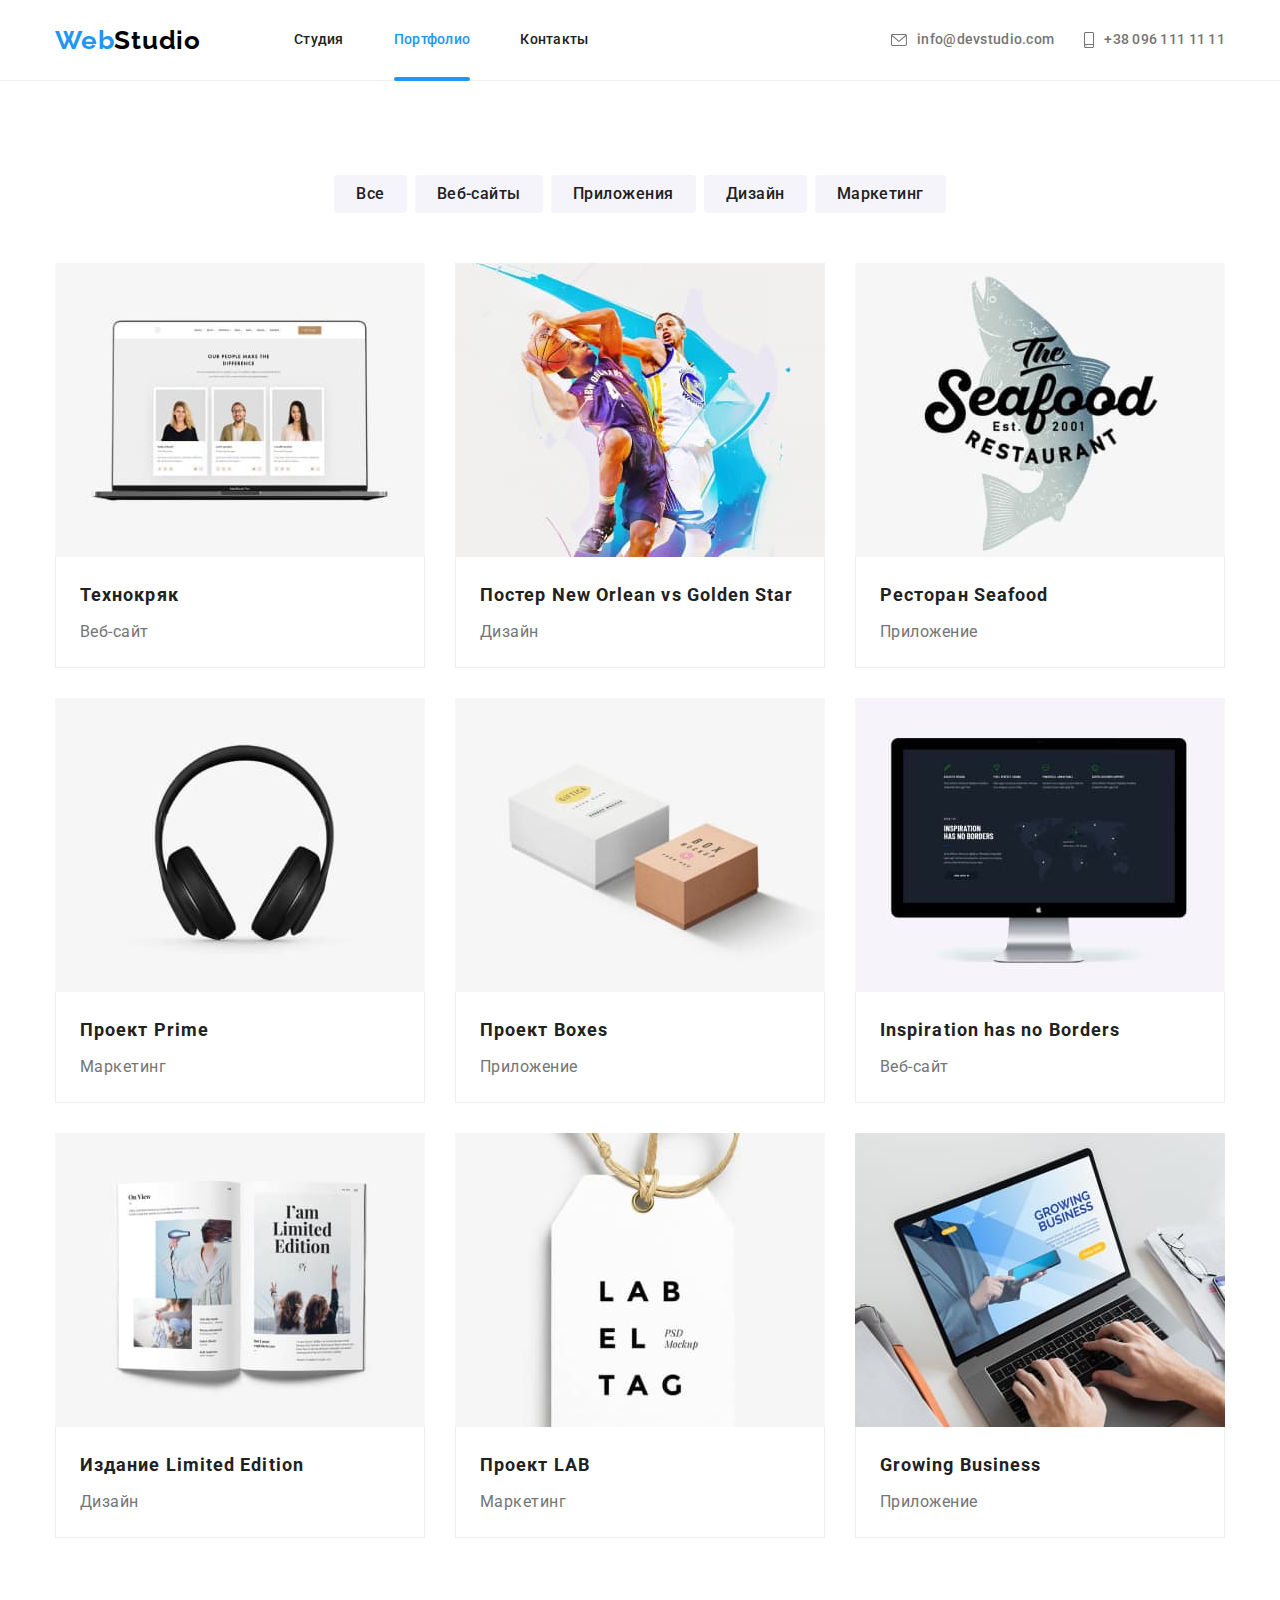
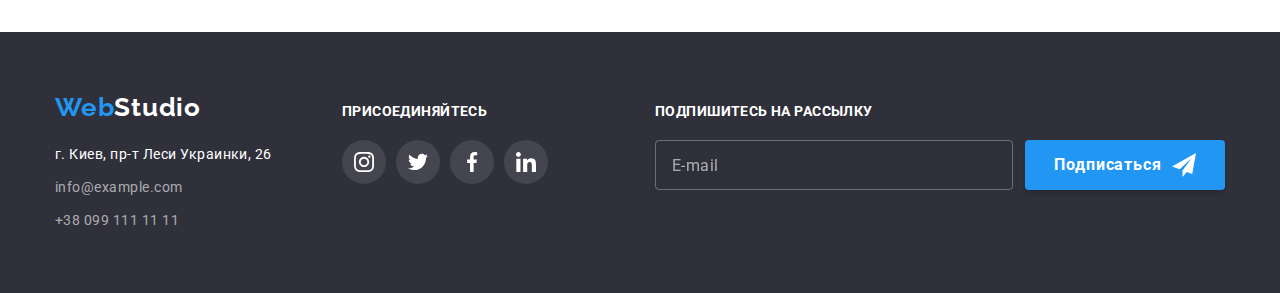
==== portfolio.html @ 87e20b74 "first commit" ====
<!DOCTYPE html>
<html lang="ru">
  <head>
    <meta charset="UTF-8" />
    <meta http-equiv="X-UA-Compatible" content="IE=edge" />
    <meta name="viewport" content="width=device-width, initial-scale=1.0" />
    <title>WebStudio</title>
    <link rel="preconnect" href="https://fonts.googleapis.com" />
    <link rel="preconnect" href="https://fonts.gstatic.com" crossorigin />
    <link
      href="https://fonts.googleapis.com/css2?family=Raleway:wght@700&family=Roboto:wght@400;500;700;900&display=swap"
      rel="stylesheet"
    />
    <link
      rel="stylesheet"
      href="https://cdnjs.cloudflare.com/ajax/libs/modern-normalize/1.1.0/modern-normalize.min.css"
    />
    <link rel="stylesheet" href="./css/styles.css" />
  </head>

  <body>
    <!-- header -->
    <header class="header">
      <div class="container header-box">
        <nav class="header-nav header-box">
          <a href="./index.html" lang="en" class="header-logo link"
            ><span class="first-logo">Web</span>Studio</a
          >
          <ul class="header-list list">
            <li class="header-item">
              <a href="./index.html" class="header-link link">Студия</a>
            </li>

            <li class="header-item">
              <a href="./portfolio.html" class="header-link link current">Портфолио</a>
            </li>

            <li class="header-item">
              <a href="#contacts" class="header-link link">Контакты</a>
            </li>
          </ul>
        </nav>

        <ul class="header-contact-list list header-box">
          <li class="header-contact-item">
            <a href="mailto:info@devstudio.com" class="header-mail link">
              <svg class="header-contact-icon" width="16" height="12">
                <use href="./images/icons.svg#icon-envelope"></use>
              </svg>
              info@devstudio.com</a
            >
          </li>

          <li class="header-contact-item">
            <a href="tel:+380961111111" class="header-tel link">
              <svg class="header-contact-icon" width="10" height="16">
                <use href="./images/icons.svg#icon-smartphone"></use>
              </svg>
              +38 096 111 11 11</a
            >
          </li>
        </ul>
      </div>
    </header>
    <!-- main -->
    <main>
      <section class="portfolio section-content">
        <div class="container">
          <h1 class="portfolio-title title visually-hidden">Портфолио</h1>
          <ul class="filter-list list">
            <li class="filter-item">
              <button type="button" class="filter-button">Все</button>
            </li>

            <li class="filter-item">
              <button type="button" class="filter-button">Веб-сайты</button>
            </li>

            <li class="filter-item">
              <button type="button" class="filter-button">Приложения</button>
            </li>

            <li class="filter-item">
              <button type="button" class="filter-button">Дизайн</button>
            </li>

            <li class="filter-item">
              <button type="button" class="filter-button">Маркетинг</button>
            </li>
          </ul>

          <ul class="portfolio-list list">
            <li class="portfolio-item">
              <a href="" class="portfolio-link link">
                <div class="portfolio-thumb">
                  <img
                    src="./images/portfolio-img-1.jpg"
                    alt="ноутбук"
                    width="370"
                    class="portfolio-img"
                  />
                  <p class="portfolio-top-text">
                    Ресурс предлагает комплексные предложения с разным уровнем функционала и
                    сервисов. Все это позволит посетителю получить исчерпывающие сведения о компании
                    или частном лице.
                  </p>
                </div>

                <div class="portfolio-content">
                  <h2 class="portfolio-title">Технокряк</h2>
                  <p class="portfolio-text">Веб-сайт</p>
                </div>
              </a>
            </li>

            <li class="portfolio-item">
              <a href="" class="portfolio-link link">
                <div class="portfolio-thumb">
                  <img
                    src="./images/portfolio-img-2.jpg"
                    alt="два баскетболиста"
                    width="370"
                    class="portfolio-img"
                  />
                  <p class="portfolio-top-text">
                    Ресурс предлагает комплексные предложения с разным уровнем функционала и
                    сервисов. Все это позволит посетителю получить исчерпывающие сведения о компании
                    или частном лице.
                  </p>
                </div>
                <div class="portfolio-content">
                  <h2 class="portfolio-title">Постер New Orlean vs Golden Star</h2>
                  <p class="portfolio-text">Дизайн</p>
                </div>
              </a>
            </li>

            <li class="portfolio-item">
              <a href="" class="portfolio-link link">
                <div class="portfolio-thumb">
                  <img
                    src="./images/portfolio-img-3.jpg"
                    alt="логотип ресторана"
                    width="370"
                    class="portfolio-img"
                  />
                  <p class="portfolio-top-text">
                    Ресурс предлагает комплексные предложения с разным уровнем функционала и
                    сервисов. Все это позволит посетителю получить исчерпывающие сведения о компании
                    или частном лице.
                  </p>
                </div>
                <div class="portfolio-content">
                  <h2 class="portfolio-title">Ресторан Seafood</h2>
                  <p class="portfolio-text">Приложение</p>
                </div>
              </a>
            </li>

            <li class="portfolio-item">
              <a href="" class="portfolio-link link">
                <div class="portfolio-thumb">
                  <img
                    src="./images/portfolio-img-4.jpg"
                    alt="наушники"
                    width="370"
                    class="portfolio-img"
                  />
                  <p class="portfolio-top-text">
                    Ресурс предлагает комплексные предложения с разным уровнем функционала и
                    сервисов. Все это позволит посетителю получить исчерпывающие сведения о компании
                    или частном лице.
                  </p>
                </div>
                <div class="portfolio-content">
                  <h2 class="portfolio-title">Проект Prime</h2>
                  <p class="portfolio-text">Маркетинг</p>
                </div>
              </a>
            </li>

            <li class="portfolio-item">
              <a href="" class="portfolio-link link">
                <div class="portfolio-thumb">
                  <img
                    src="./images/portfolio-img-5.jpg"
                    alt="две коробки"
                    width="370"
                    class="portfolio-img"
                  />
                  <p class="portfolio-top-text">
                    Ресурс предлагает комплексные предложения с разным уровнем функционала и
                    сервисов. Все это позволит посетителю получить исчерпывающие сведения о компании
                    или частном лице.
                  </p>
                </div>
                <div class="portfolio-content">
                  <h2 class="portfolio-title">Проект Boxes</h2>
                  <p class="portfolio-text">Приложение</p>
                </div>
              </a>
            </li>

            <li class="portfolio-item">
              <a href="" class="portfolio-link link">
                <div class="portfolio-thumb">
                  <img
                    src="./images/portfolio-img-6.jpg"
                    alt="монитор"
                    width="370"
                    class="portfolio-img"
                  />
                  <p class="portfolio-top-text">
                    Ресурс предлагает комплексные предложения с разным уровнем функционала и
                    сервисов. Все это позволит посетителю получить исчерпывающие сведения о компании
                    или частном лице.
                  </p>
                </div>
                <div class="portfolio-content">
                  <h2 class="portfolio-title">Inspiration has no Borders</h2>
                  <p class="portfolio-text">Веб-сайт</p>
                </div>
              </a>
            </li>

            <li class="portfolio-item">
              <a href="" class="portfolio-link link">
                <div class="portfolio-thumb">
                  <img
                    src="./images/portfolio-img-7.jpg"
                    alt="открытая книга"
                    width="370"
                    class="portfolio-img"
                  />
                  <p class="portfolio-top-text">
                    Ресурс предлагает комплексные предложения с разным уровнем функционала и
                    сервисов. Все это позволит посетителю получить исчерпывающие сведения о компании
                    или частном лице.
                  </p>
                </div>
                <div class="portfolio-content">
                  <h2 class="portfolio-title">Издание Limited Edition</h2>
                  <p class="portfolio-text">Дизайн</p>
                </div>
              </a>
            </li>

            <li class="portfolio-item">
              <a href="" class="portfolio-link link">
                <div class="portfolio-thumb">
                  <img
                    src="./images/portfolio-img-8.jpg"
                    alt="бирка"
                    width="370"
                    class="portfolio-img"
                  />
                  <p class="portfolio-top-text">
                    Ресурс предлагает комплексные предложения с разным уровнем функционала и
                    сервисов. Все это позволит посетителю получить исчерпывающие сведения о компании
                    или частном лице.
                  </p>
                </div>
                <div class="portfolio-content">
                  <h2 class="portfolio-title">Проект LAB</h2>
                  <p class="portfolio-text">Маркетинг</p>
                </div>
              </a>
            </li>

            <li class="portfolio-item">
              <a href="" class="portfolio-link link">
                <div class="portfolio-thumb">
                  <img
                    src="./images/portfolio-img-9.jpg"
                    alt="человек работающий за ноутбуком"
                    width="370"
                    class="portfolio-img"
                  />
                  <p class="portfolio-top-text">
                    Ресурс предлагает комплексные предложения с разным уровнем функционала и
                    сервисов. Все это позволит посетителю получить исчерпывающие сведения о компании
                    или частном лице.
                  </p>
                </div>
                <div class="portfolio-content">
                  <h2 class="portfolio-title">Growing Business</h2>
                  <p class="portfolio-text">Приложение</p>
                </div>
              </a>
            </li>
          </ul>
        </div>
      </section>
    </main>
    <!-- footer -->
    <footer class="footer">
      <div class="container">
        <div class="contacts-content">
          <a href="./index.html" lang="en" class="footer-logo link"
            ><span class="first-logo">Web</span>Studio</a
          >
          <address id="contacts">
            <ul class="contacts-list list">
              <li class="contacts-item">
                <a
                  href="https://goo.gl/maps/QxVq4pbnoFbVWRpJ9"
                  target="_blank"
                  rel="noopener nofollow noreferrer"
                  class="footer-address link contacts"
                  >г. Киев, пр-т Леси Украинки, 26</a
                >
              </li>

              <li class="contacts-item">
                <a href="mailto:info@example.com" class="footer-mail link contacts"
                  >info@example.com</a
                >
              </li>

              <li class="contacts-item">
                <a href="tel:+380991111111" class="footer-tel link contacts">+38 099 111 11 11</a>
              </li>
            </ul>
          </address>
        </div>

        <div class="join">
          <p class="join-title title">присоединяйтесь</p>
          <ul class="join-soc-list list">
            <li class="join-soc-item">
              <a href="" class="join-soc-link link">
                <svg class="join-soc-icon" width="20" height="20">
                  <use href="./images/icons.svg#icon-instagram"></use>
                </svg>
              </a>
            </li>

            <li class="join-soc-item">
              <a href="" class="join-soc-link link"
                ><svg class="join-soc-icon" width="20" height="20">
                  <use href="./images/icons.svg#icon-twitter"></use></svg
              ></a>
            </li>

            <li class="join-soc-item">
              <a href="" class="join-soc-link link"
                ><svg class="join-soc-icon" width="20" height="20">
                  <use href="./images/icons.svg#icon-facebook"></use></svg
              ></a>
            </li>
            <li class="join-soc-item">
              <a href="" class="join-soc-link link"
                ><svg class="join-soc-icon" width="20" height="20">
                  <use href="./images/icons.svg#icon-linkedin"></use></svg
              ></a>
            </li>
          </ul>
        </div>

        <div class="subscribe">
          <p class="subscribe-title">Подпишитесь на рассылку</p>
          <form class="subscribe-form">
            <div class="subscribe-field">
              <input
                type="email"
                name="subscribe-email"
                id="subscribe-email"
                placeholder="E-mail"
                class="subscribe-input"
                required
              />
              <label for="subscribe-email" class="subscribe-label visually-hidden"></label>
            </div>

            <button type="submit" class="subscribe-button">
              Подписаться
              <svg class="button-icon" width="24" height="24">
                <use href="./images/icons.svg#icon-send-white"></use>
              </svg>
            </button>
          </form>
        </div>
      </div>
    </footer>
  </body>
</html>
---- css/styles.css ----
:root {
  --text-color: #757575;
  --title-color: #212121;
  --accent-color: #2196f3;
  --white-color: #ffffff;
  --black-color: #000000;
  --background-color: #2f303a;
  --button-hover-color: #188ce8;
  --button-portfolio-color: #f5f4fa;
  --rgba-color: rgba(255, 255, 255, 0.6);

  --tipical-margin: 30px;
  --tipical-padding: 94px;
  --border-color: 1px solid #eeeeee;
  --fill-icon: #afb1b8;
  --transition-active: 250ms cubic-bezier(0.4, 0, 0.2, 1);
}

body {
  color: var(--text-color);
  font-family: Roboto, sans-serif;
  letter-spacing: 0.03em;
}

img {
  display: block;
  min-width: 100%;
  height: auto;
}
.list {
  margin: 0;
  padding: 0;

  list-style: none;
}

.link {
  text-decoration: none;
}

h1,
h2,
h3,
h4,
h5,
h6,
p {
  margin: 0;
}

.title {
  color: var(--title-color);
  font-weight: 700;
  font-size: 36px;
  line-height: 1.17;
  text-align: center;
  letter-spacing: 0.03em;
}

.visually-hidden {
  position: absolute;
  white-space: nowrap;
  width: 1px;
  height: 1px;
  overflow: hidden;
  border: 0;
  padding: 0;
  clip: rect(0 0 0 0);
  clip-path: inset(50%);
  margin: -1px;
}
.container {
  width: 1200px;
  margin: 0 auto;
  padding-left: 15px;
  padding-right: 15px;
}

.section-content {
  padding-top: var(--tipical-padding);
  padding-bottom: var(--tipical-padding);
}

/* -----------------------------HEDER--------------------------- */
.header {
  background-color: var(--white-color);
  border-bottom: var(--border-color);
}

.header-box {
  display: flex;
  align-items: center;
}

.header-logo,
.footer-logo {
  color: var(--black-color);
  font-family: Raleway, sans-serif;
  font-weight: 700;
  font-size: 26px;
  line-height: 1.19;
  letter-spacing: 0.03em;
}

.first-logo {
  color: var(--accent-color);
}

.header-list {
  display: flex;
  margin-left: 93px;
}

.header-item + .header-item {
  margin-left: 50px;
}

.header-link {
  position: relative;
  display: block;
  padding-top: 32px;
  padding-bottom: 32px;

  color: var(--title-color);
  font-weight: 500;
  font-size: 14px;
  line-height: 1.14;
  letter-spacing: 0.02em;
  transition: color var(--transition-active);
}

.header-link:hover,
.header-link:focus {
  color: var(--accent-color);
}

.current {
  color: var(--accent-color);
}
.current::after {
  content: '';
  position: absolute;
  width: 100%;
  height: 4px;
  background-color: var(--accent-color);
  border-radius: 2px;
  bottom: -1px;
  left: 0;
}

.header-contact-list {
  margin-left: auto;
}

.header-mail,
.header-tel {
  color: var(--text-color);
  font-weight: 500;
  font-size: 14px;
  line-height: 1.14;
  letter-spacing: 0.02em;
  display: flex;
  align-items: center;
  transition: color var(--transition-active);
}
.header-tel {
  margin-left: var(--tipical-margin);
}

.header-mail:hover,
.header-mail:focus,
.header-tel:hover,
.header-tel:focus {
  color: var(--accent-color);
}
.header-contact-icon {
  margin-right: 10px;
  fill: currentColor;
}
/* ----------------------------HERO----------------------------- */
.hero {
  padding-top: 200px;
  padding-bottom: 200px;

  background-color: #c4c4c4;
  height: 600px;
  max-width: 1600px;
  margin: 0 auto;
  background-image: linear-gradient(rgba(47, 48, 58, 0.4), rgba(47, 48, 58, 0.4)),
    url(../images/hero-img.jpg);
  background-repeat: no-repeat;
  background-position: center;
  background-size: cover;
  text-align: center;
}

.hero-title {
  color: var(--white-color);
  font-weight: 900;
  font-size: 44px;
  line-height: 1.36;
  text-align: center;
  letter-spacing: 0.06em;
  text-transform: uppercase;
}

.hero-button {
  display: inline-block;
  min-width: 200px;
  height: 50px;
  margin-top: var(--tipical-margin);

  color: var(--white-color);
  background-color: var(--accent-color);
  font-family: inherit;
  font-weight: 700;
  font-size: 16px;
  line-height: 1.9;
  text-align: center;
  letter-spacing: 0.06em;
  cursor: pointer;
  border: none;
  border-radius: 4px;
  transition: color var(--transition-active), background-color var(--transition-active);
}

.hero-button:hover,
.hero-button:focus {
  color: var(--white-color);
  background-color: var(--button-hover-color);
}

/* ------------------------------STUDIO--------------------------- */
.section-studio {
  background-color: var(--white-color);
}

.section-studio-list {
  display: flex;
  margin-left: calc(-1 * var(--tipical-margin));
}

.section-studio-item {
  flex-basis: calc(100% / 4 - var(--tipical-margin));
  margin-left: var(--tipical-margin);
}
.studio-thumb {
  display: flex;
  width: 270px;
  height: 120px;
  background-color: var(--button-portfolio-color);
  justify-content: center;
  align-items: center;
  border-radius: 4px;
  margin-bottom: var(--tipical-margin);
}
.section-studio-subtitle {
  color: var(--title-color);
  font-weight: 700;
  font-size: 14px;
  line-height: 1.14;
  text-transform: uppercase;
}

.section-studio-text {
  margin-top: 10px;

  color: var(--text-color);
  font-size: 14px;
  line-height: 1.71;
}

/* -----------------------SECTION PORTFOLIO------------------------- */
.section-portfolio {
  padding-top: 0;
  background-color: var(--white-color);
}
.section-portfolio-list {
  margin-top: 50px;
  display: flex;
  margin-left: calc(-1 * var(--tipical-margin));
}

.section-portfolio-item {
  flex-basis: calc(100% / 3 - var(--tipical-margin));
  margin-left: var(--tipical-margin);
}
.section-portfolio-thumb {
  position: relative;
}
.section-portfolio-text {
  position: absolute;
  width: 100%;
  height: 70px;
  bottom: 0;
  display: flex;
  justify-content: center;
  align-items: center;

  color: var(--white-color);
  background-color: rgba(47, 48, 58, 0.8);
  font-weight: 700;
  font-size: 14px;
  line-height: 1.14;
  letter-spacing: 0.03em;
  text-transform: uppercase;
}

/* -----------------------------WORKERS-------------------------- */
.section-workers {
  background-color: var(--button-portfolio-color);
}
.section-workers-list {
  display: flex;
  margin-left: calc(-1 * var(--tipical-margin));
  margin-top: 50px;
}
.section-workers-item {
  flex-basis: calc(100% / 4 - var(--tipical-margin));
  margin-left: var(--tipical-margin);

  background-color: var(--white-color);
  border-radius: 0px 0px 4px 4px;
  box-shadow: 0px 1px 3px rgba(0, 0, 0, 0.12), 0px 1px 1px rgba(0, 0, 0, 0.14),
    0px 2px 1px rgba(0, 0, 0, 0.2);
}

.section-workers-content {
  padding: var(--tipical-margin);
}

.section-workers-subtitle,
.section-workers-text {
  color: var(--text-color);
  font-size: 16px;
  line-height: 1.19;
  text-align: center;
}

.section-workers-subtitle {
  color: var(--title-color);
  font-weight: 500;
}

.section-workers-text {
  margin-top: 10px;
  margin-bottom: 16px;
}

.workers-soc-list {
  display: flex;
  justify-content: center;
}

.workers-soc-item {
  width: 44px;
  height: 44px;
  margin-right: 10px;
}

.workers-soc-item:last-child {
  margin-right: 0;
}

.workers-soc-link {
  width: 100%;
  height: 100%;
  background-color: var(--white-color);
  border-radius: 50%;
  display: flex;
  align-items: center;
  justify-content: center;
  transition: background-color var(--transition-active);
}
.workers-soc-icon {
  fill: var(--fill-icon);
  transition: fill var(--transition-active);
}
.workers-soc-link:hover,
.workers-soc-link:focus {
  background-color: var(--accent-color);
}
.workers-soc-link:hover .workers-soc-icon,
.workers-soc-link:focus .workers-soc-icon {
  fill: var(--white-color);
}
/* ----------------------------CLIENTS---------------------------- */
.section-clients {
  background-color: var(--white-color);
}

.section-clients-list {
  display: flex;
  justify-content: center;
  margin-top: 50px;
}

.section-clients-item {
  width: 170px;
  height: 92px;
  margin-left: var(--tipical-margin);
}
.section-clients-item:first-child {
  margin-left: 0;
}
.section-clients-link {
  display: flex;
  width: 100%;
  height: 100%;
  align-items: center;
  justify-content: center;
  border: 1px solid var(--fill-icon);
  border-radius: 4px;
  color: var(--fill-icon);
  fill: currentColor;
  transition: border-color var(--transition-active), fill var(--transition-active);
}

.section-clients-link:hover,
.section-clients-link:focus {
  border-color: var(--accent-color);
  fill: var(--accent-color);
}

/* ----------------------------CONTACTS----------------------------- */
.footer {
  background-color: var(--background-color);
  padding-top: 60px;
  padding-bottom: 60px;
}
.footer .container {
  display: flex;
  align-items: baseline;
}

.footer-logo {
  color: var(--white-color);
}

.contacts {
  color: var(--white-color);
  font-size: 14px;
  line-height: 1.71;
  font-style: normal;
  transition: color var(--transition-active);
}

.contacts-list {
  margin-top: 20px;
}

.contacts-item:not(:first-child) {
  margin-top: 9px;
}

.footer-mail,
.footer-tel {
  color: var(--rgba-color);
}

.contacts:hover,
.contacts:focus {
  color: var(--accent-color);
}

.join {
  margin-left: 70px;
}
/* не заню чи треба */
.join-title {
  color: var(--white-color);
  font-size: 14px;
  line-height: 1.14;
  letter-spacing: 0.03em;
  text-transform: uppercase;
  text-align: left;
  margin-bottom: 20px;
}

.join-soc-list {
  display: flex;
  justify-content: center;
}

.join-soc-item {
  width: 44px;
  height: 44px;
  margin-left: 10px;
}

.join-soc-item:first-child {
  margin-left: 0;
}

.join-soc-link {
  width: 100%;
  height: 100%;
  background-color: rgba(255, 255, 255, 0.1);
  border-radius: 50%;
  display: flex;
  align-items: center;
  justify-content: center;
  transition: background-color var(--transition-active);
}

.join-soc-icon {
  fill: var(--white-color);
}

.join-soc-link:hover,
.join-soc-link:focus {
  background-color: var(--accent-color);
}

.subscribe {
  margin-left: auto;
}

.subscribe-title {
  color: var(--white-color);
  font-weight: 700;
  font-size: 14px;
  line-height: 1.14;
  letter-spacing: 0.03em;
  text-transform: uppercase;
  margin-bottom: 20px;
}

.subscribe-form {
  display: flex;
}

.subscribe-input {
  background-color: transparent;
  width: 358px;
  margin-right: 12px;
  height: 50px;
  padding: 15px 16px;
  font-weight: 400;
  font-size: 16px;
  line-height: 1.25;
  letter-spacing: 0.03em;
  /* color: var(--accent-color); */
  color: rgba(255, 255, 255, 0.6);
  border: 1px solid rgba(255, 255, 255, 0.3);
  filter: drop-shadow(0px 4px 4px rgba(0, 0, 0, 0.15));
  border-radius: 4px;
  outline: none;
  transition: border-color var(--transition-active);
}

.subscribe-input:focus {
  border-color: var(--accent-color);
}

.subscribe-input::placeholder {
  left: 16px;
  top: 50%;

  font-weight: 400;
  font-size: 16px;
  line-height: 1.25;
  letter-spacing: 0.03em;
  color: rgba(255, 255, 255, 0.6);
}

.subscribe-button {
  min-width: 200px;
  height: 50px;
  color: var(--white-color);
  background-color: var(--accent-color);
  font-family: inherit;
  font-weight: 700;
  font-size: 16px;
  line-height: 1.88;

  display: flex;
  text-align: center;
  align-items: center;
  justify-content: center;
  letter-spacing: 0.06em;

  box-shadow: 0px 4px 4px rgba(0, 0, 0, 0.15);
  border-radius: 4px;

  cursor: pointer;
  border: none;

  transition: background-color var(--transition-active), box-shadow var(--transition-active);
}

.button-icon {
  fill: var(--white-color);
  margin-left: 10px;
}

.subscribe-button:hover,
.subscribe-button:focus {
  background-color: var(--button-hover-color);
  box-shadow: 0px 4px 4px rgba(0, 0, 0, 0.15);
}

/* ______________________________PORTFOLIO___________________________ */
.portfolio {
  background-color: var(--white-color);
}

.filter-list {
  display: flex;
  justify-content: center;
  margin-bottom: 50px;
}

.filter-item:not(:first-child) {
  margin-left: 8px;
}

.filter-button {
  padding: 6px 22px;

  color: var(--title-color);
  background-color: var(--button-portfolio-color);
  font-family: inherit;
  font-weight: 500;
  font-size: 16px;
  line-height: 1.62;
  text-align: center;
  letter-spacing: 0.03em;
  cursor: pointer;
  border-radius: 4px;
  border: transparent;
  display: block;
  transition: background-color var(--transition-active), color var(--transition-active),
    box-shadow var(--transition-active);
}

.filter-button:hover,
.filter-button:focus {
  color: var(--white-color);
  background-color: var(--accent-color);
  box-shadow: 0px 3px 1px rgba(0, 0, 0, 0.1), 0px 1px 2px rgba(0, 0, 0, 0.08),
    0px 2px 2px rgba(0, 0, 0, 0.12);
}

.portfolio-list {
  display: flex;
  flex-wrap: wrap;
  margin-left: calc(-1 * var(--tipical-margin));
  margin-top: calc(-1 * var(--tipical-margin));
}

.portfolio-item {
  flex-basis: calc(100% / 3 - var(--tipical-margin));
  margin-left: var(--tipical-margin);
  margin-top: var(--tipical-margin);
}
.portfolio-link {
  display: block;
  transition: box-shadow var(--transition-active);
}

.portfolio-link:hover,
.portfolio-link:focus {
  box-shadow: 0px 1px 1px rgba(0, 0, 0, 0.12), 0px 4px 4px rgba(0, 0, 0, 0.06),
    1px 4px 6px rgba(0, 0, 0, 0.16);
}
.portfolio-link:hover .portfolio-top-text,
.portfolio-link:focus .portfolio-top-text {
  transform: translateY(0);
}
.portfolio-thumb {
  position: relative;
  overflow: hidden;
}
.portfolio-top-text {
  position: absolute;
  top: 0;
  color: var(--white-color);
  background-color: rgba(33, 150, 243, 0.9);
  width: 100%;
  height: 100%;

  font-weight: 400;
  font-size: 18px;
  line-height: 1.56;
  letter-spacing: 0.03em;
  padding: 24px;
  display: flex;
  justify-content: center;
  align-items: center;
  transform: translateY(101%);
  transition: transform var(--transition-active);
}

.portfolio-content {
  padding: 20px 24px;
  border-bottom: var(--border-color);
  border-left: var(--border-color);
  border-right: var(--border-color);
}

.portfolio-title {
  color: var(--title-color);
  font-weight: 700;
  font-size: 18px;
  line-height: 2;
  letter-spacing: 0.06em;
}

.portfolio-text {
  margin-top: 4px;

  color: var(--text-color);
  font-size: 16px;
  line-height: 1.88;
}

/* ----------------------MODAL-------------------------- */

.backdrop {
  position: fixed;
  width: 100%;
  min-height: 100%;
  background-color: rgba(0, 0, 0, 0.2);
  top: 0;
  transition: opacity var(--transition-active), visibility var(--transition-active);
}

.backdrop.is-hidden .modal {
  transform: translate(-50%, -50%) scale(0) rotate(180deg);
}
.modal {
  position: absolute;
  width: 528px;
  min-height: 581px;
  background-color: var(--white-color);
  box-shadow: 0px 1px 3px rgba(0, 0, 0, 0.12), 0px 1px 1px rgba(0, 0, 0, 0.14),
    0px 2px 1px rgba(0, 0, 0, 0.2);
  border-radius: 4px;
  top: 50%;
  left: 50%;
  transform: translate(-50%, -50%) scale(1) rotate(0);
  transition: transform var(--transition-active);
  padding: 40px;
}
.modal-close-button {
  position: absolute;
  width: 30px;
  height: 30px;
  border: 1px solid rgba(0, 0, 0, 0.1);
  border-radius: 50%;
  background-color: transparent;
  top: 8px;
  right: 8px;
  display: flex;
  justify-content: center;
  align-items: center;
  padding: 0;
  transition: fill var(--transition-active);
}

.modal-close-button:hover,
.modal-close-button:focus {
  fill: var(--accent-color);
}
.modal-title {
  color: var(--title-color);
  font-weight: 700;
  font-size: 20px;
  line-height: 1.15;
  letter-spacing: 0.03em;
  text-align: center;
  margin-bottom: 12px;
}
.modal-field {
  margin-bottom: 10px;
}
.modal-lable {
  font-weight: 400;
  font-size: 12px;
  line-height: 1.17;
  letter-spacing: 0.01em;
  margin-bottom: 4px;
  display: block;
}
.input-wrap {
  position: relative;
}

.modal-icon {
  position: absolute;
  left: 12px;
  top: 50%;
  transform: translateY(-50%);
  transition: fill var(--transition-active);
}
.modal-input {
  width: 100%;
  height: 40px;
  border: 1px solid rgba(33, 33, 33, 0.2);
  border-radius: 4px;

  padding-left: 42px;
  font-weight: 400;
  font-size: 14px;
  line-height: 16px;
  letter-spacing: 0.01em;
  outline: none;
  transition: border-color var(--transition-active);
}

.modal-input:focus,
.modal-text:focus {
  border-color: var(--accent-color);
}

.modal-input:focus + .modal-icon {
  fill: var(--accent-color);
}

.modal-text {
  width: 100%;
  height: 120px;
  border: 1px solid rgba(33, 33, 33, 0.2);
  border-radius: 4px;
  resize: none;
  padding: 12px 16px;

  font-weight: 400;
  font-size: 12px;
  line-height: 1.17;
  letter-spacing: 0.01em;
  outline: none;
  transition: border-color var(--transition-active);
}
.modal-text::placeholder {
  font-weight: 400;
  font-size: 12px;
  line-height: 1.17;
  letter-spacing: 0.01em;
  color: rgba(117, 117, 117, 0.5);
}

.modal-comment {
  margin-bottom: 20px;
}
.modal-check {
  margin-bottom: var(--tipical-margin);
}

.check-text {
  font-weight: 400;
  font-size: 14px;
  line-height: 1.71;
  letter-spacing: 0.03em;

  display: flex;
  justify-content: center;
  align-items: center;
}
.modal-link {
  color: var(--accent-color);
  margin-left: 4px;
}

.check-text span {
  margin-right: 8px;
  display: flex;
  justify-content: center;
  align-items: center;
}
.check-icon {
  width: 16px;
  height: 15px;
  border: 2px solid var(--title-color);
  border-radius: 2px;
  fill: transparent;
  transition: border var(--transition-active), background-color var(--transition-active),
    fill var(--transition-active);
}

.check-input:checked + .check-text .check-icon {
  background-color: var(--accent-color);
  border: none;
  fill: var(--white-color);
}

.modal-button {
  min-width: 200px;
  height: 50px;
  margin: 0 auto;
  color: var(--white-color);
  background-color: var(--accent-color);
  font-family: inherit;
  font-weight: 700;
  font-size: 16px;
  line-height: 1.88;
  letter-spacing: 0.06em;
  display: flex;
  align-items: center;
  justify-content: center;
  text-align: center;
  border-radius: 4px;
  border: none;
  cursor: pointer;
  box-shadow: 0px 4px 4px rgba(0, 0, 0, 0.15);
  transition: color var(--transition-active), background-color var(--transition-active),
    box-shadow var(--transition-active);
}

.modal-button:hover,
.modal-button:focus {
  color: var(--white-color);
  background-color: var(--button-hover-color);
  box-shadow: 0px 4px 4px rgba(0, 0, 0, 0.15);
}

.is-hidden {
  visibility: hidden;
  opacity: 0;
  pointer-events: none;
}
.no-scroll {
  overflow: hidden;
}
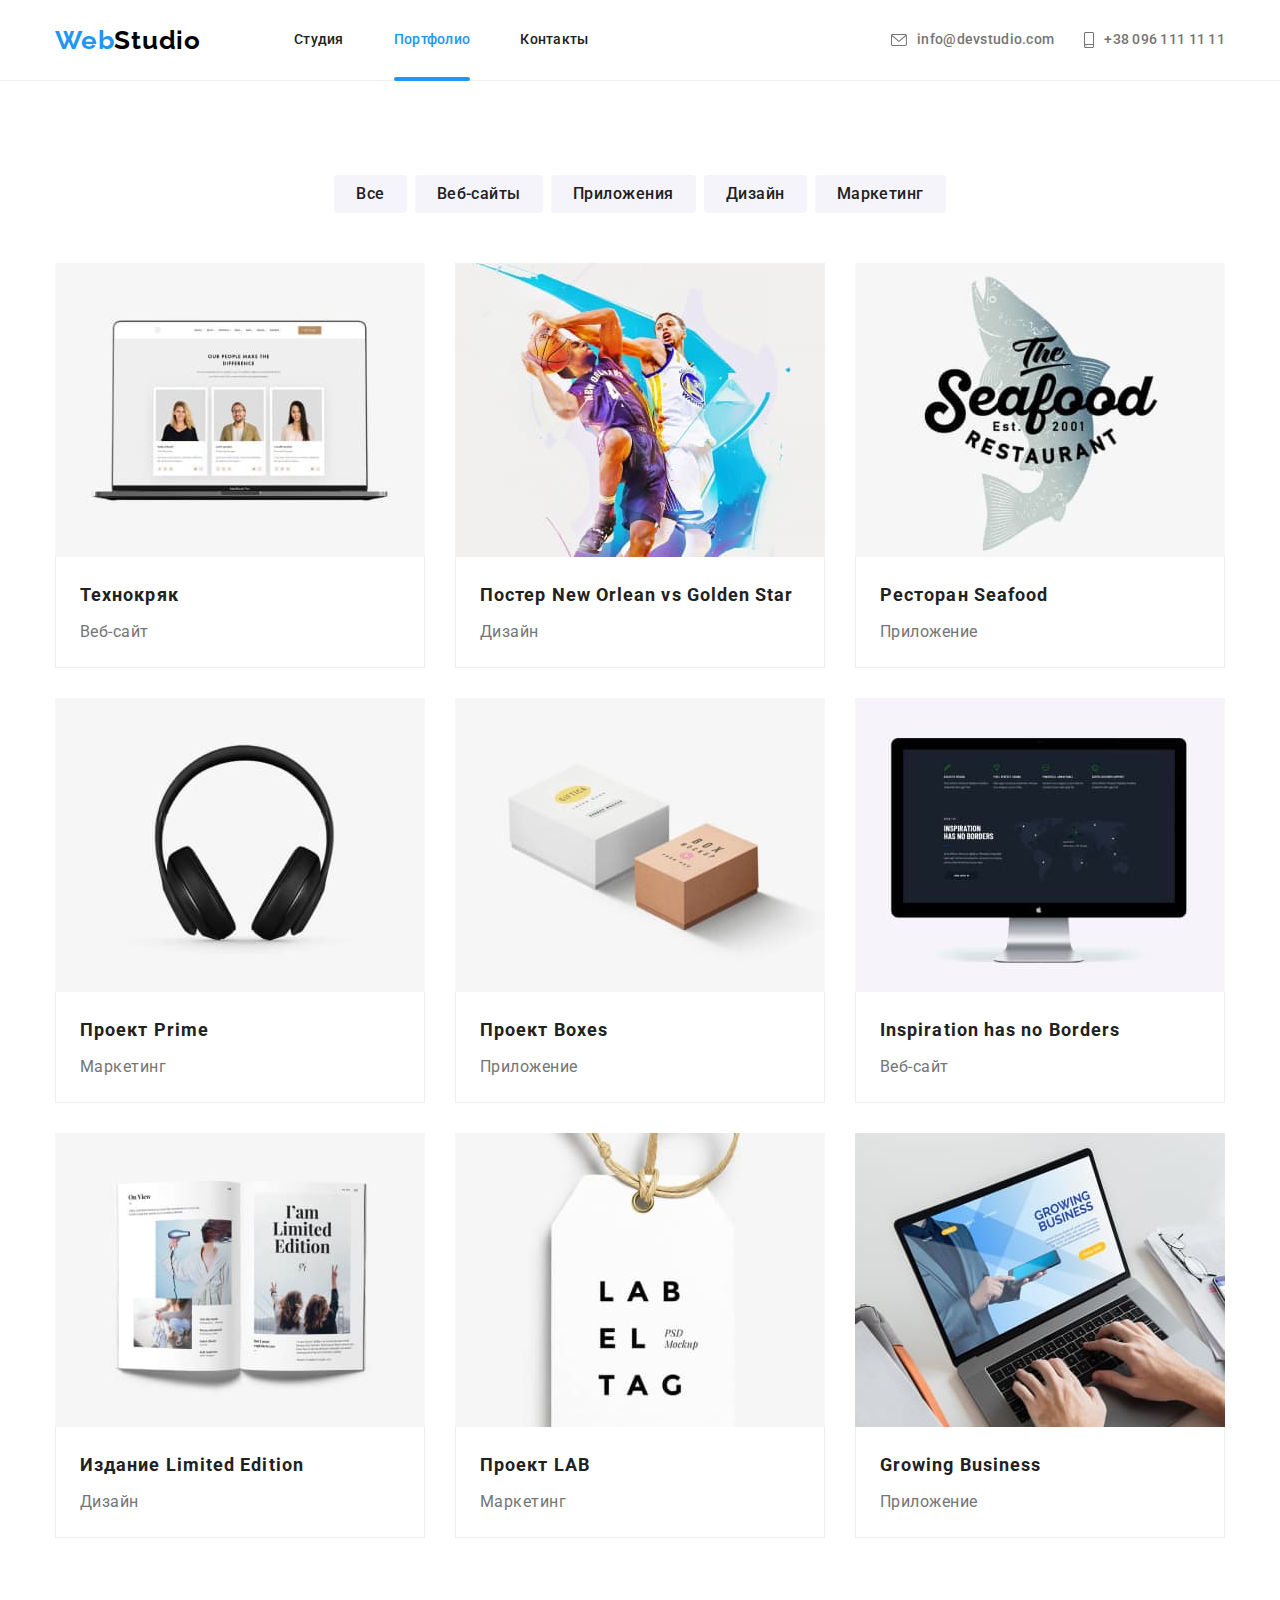
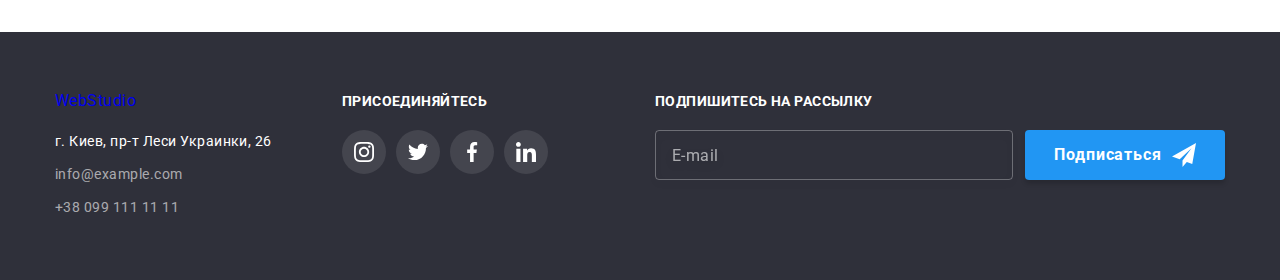
==== commit 32303bca: "heder scss and bam" ====
--- a/portfolio.html
+++ b/portfolio.html
@@ -15,51 +15,52 @@
       rel="stylesheet"
       href="https://cdnjs.cloudflare.com/ajax/libs/modern-normalize/1.1.0/modern-normalize.min.css"
     />
-    <link rel="stylesheet" href="./css/styles.css" />
+    <link rel="stylesheet" href="./css/main.min.css" />
   </head>
 
   <body>
     <!-- header -->
     <header class="header">
-      <div class="container header-box">
-        <nav class="header-nav header-box">
-          <a href="./index.html" lang="en" class="header-logo link"
-            ><span class="first-logo">Web</span>Studio</a
+      <div class="container header__container">
+        <nav class="navigation header__navigation">
+          <a href="./index.html" lang="en" class="logo link"
+            ><span class="logo--color">Web</span>Studio</a
           >
-          <ul class="header-list list">
-            <li class="header-item">
-              <a href="./index.html" class="header-link link">Студия</a>
-            </li>
-
-            <li class="header-item">
-              <a href="./portfolio.html" class="header-link link current">Портфолио</a>
-            </li>
-
-            <li class="header-item">
-              <a href="#contacts" class="header-link link">Контакты</a>
+          <ul class="navigation__list list">
+            <li class="navigation__item">
+              <a href="./index.html" class="navigation__link link">Студия</a>
+            </li>
+
+            <li class="navigation__item">
+              <a href="./portfolio.html" class="navigation__link link current">Портфолио</a>
+            </li>
+
+            <li class="navigation__item">
+              <a href="#contacts" class="navigation__link link">Контакты</a>
             </li>
           </ul>
         </nav>
 
-        <ul class="header-contact-list list header-box">
-          <li class="header-contact-item">
-            <a href="mailto:info@devstudio.com" class="header-mail link">
-              <svg class="header-contact-icon" width="16" height="12">
+        <ul class="contact list">
+          <li class="contact__item">
+            <a href="mailto:info@devstudio.com" class="contact__link link">
+              <svg class="contact__icon" width="16" height="12">
                 <use href="./images/icons.svg#icon-envelope"></use>
               </svg>
               info@devstudio.com</a
             >
           </li>
 
-          <li class="header-contact-item">
-            <a href="tel:+380961111111" class="header-tel link">
-              <svg class="header-contact-icon" width="10" height="16">
+          <li class="contact__item">
+            <a href="tel:+380961111111" class="contact__link link">
+              <svg class="contact__icon" width="10" height="16">
                 <use href="./images/icons.svg#icon-smartphone"></use>
               </svg>
               +38 096 111 11 11</a
             >
           </li>
         </ul>
+        <!-- </div> -->
       </div>
     </header>
     <!-- main -->
--- a/css/main.min.css
+++ b/css/main.min.css
@@ -0,0 +1 @@
+:root{--text-color: #757575;--title-color: #212121;--accent-color: #2196f3;--white-color: #ffffff;--black-color: #000000;--background-color: #2f303a;--button-hover-color: #188ce8;--button-portfolio-color: #f5f4fa;--rgba-color: rgba(255, 255, 255, 0.6);--tipical-margin: 30px;--tipical-padding: 94px;--border-color: 1px solid #eeeeee;--fill-icon: #afb1b8;--transition-active: 250ms cubic-bezier(0.4, 0, 0.2, 1)}body{color:var(--text-color);font-family:Roboto,sans-serif;letter-spacing:.03em}img{display:block;min-width:100%;height:auto}h1,h2,h3,h4,h5,h6,p{margin:0}.list{margin:0;padding:0;list-style:none}.link{text-decoration:none}.title{color:var(--title-color);font-weight:700;font-size:36px;line-height:1.17;text-align:center;letter-spacing:.03em}.container{width:1200px;margin:0 auto;padding-left:15px;padding-right:15px}.section-content{padding-top:var(--tipical-padding);padding-bottom:var(--tipical-padding)}.visually-hidden{position:absolute;white-space:nowrap;width:1px;height:1px;overflow:hidden;border:0;padding:0;clip:rect(0 0 0 0);clip-path:inset(50%);margin:-1px}.logo{color:var(--black-color);font-family:Raleway,sans-serif;font-weight:700;font-size:26px;line-height:1.19;letter-spacing:.03em}.logo--color{color:var(--accent-color)}.logo--footer-color{color:var(--white-color)}.header{background-color:var(--white-color);border-bottom:var(--border-color)}.header__container{display:flex;align-items:center}.navigation{display:flex;align-items:center}.navigation__list{display:flex;margin-left:93px}.navigation__link{position:relative;display:block;padding-top:32px;padding-bottom:32px;color:var(--title-color);font-weight:500;font-size:14px;line-height:1.14;letter-spacing:.02em;transition:color var(--transition-active)}.navigation__link:hover,.navigation__link:focus{color:var(--accent-color)}.navigation__item+.navigation__item{margin-left:50px}.current{color:var(--accent-color)}.current::after{content:"";position:absolute;width:100%;height:4px;background-color:var(--accent-color);border-radius:2px;bottom:-1px;left:0}.contact{margin-left:auto;display:flex;align-items:center}.contact__link{color:var(--text-color);font-weight:500;font-size:14px;line-height:1.14;letter-spacing:.02em;display:flex;align-items:center;transition:color var(--transition-active)}.contact__link:hover,.contact__link:focus{color:var(--accent-color)}.contact__item:last-child{margin-left:var(--tipical-margin)}.contact__icon{margin-right:10px;fill:currentColor}.portfolio{background-color:var(--white-color)}.filter-list{display:flex;justify-content:center;margin-bottom:50px}.filter-item:not(:first-child){margin-left:8px}.filter-button{padding:6px 22px;color:var(--title-color);background-color:var(--button-portfolio-color);font-family:inherit;font-weight:500;font-size:16px;line-height:1.62;text-align:center;letter-spacing:.03em;cursor:pointer;border-radius:4px;border:rgba(0,0,0,0);display:block;transition:background-color var(--transition-active),color var(--transition-active),box-shadow var(--transition-active)}.filter-button:hover,.filter-button:focus{color:var(--white-color);background-color:var(--accent-color);box-shadow:0px 3px 1px rgba(0,0,0,.1),0px 1px 2px rgba(0,0,0,.08),0px 2px 2px rgba(0,0,0,.12)}.portfolio-list{display:flex;flex-wrap:wrap;margin-left:calc(-1*var(--tipical-margin));margin-top:calc(-1*var(--tipical-margin))}.portfolio-item{flex-basis:calc(33.3333333333% - var(--tipical-margin));margin-left:var(--tipical-margin);margin-top:var(--tipical-margin)}.portfolio-link{display:block;transition:box-shadow var(--transition-active)}.portfolio-link:hover,.portfolio-link:focus{box-shadow:0px 1px 1px rgba(0,0,0,.12),0px 4px 4px rgba(0,0,0,.06),1px 4px 6px rgba(0,0,0,.16)}.portfolio-link:hover .portfolio-top-text,.portfolio-link:focus .portfolio-top-text{transform:translateY(0)}.portfolio-thumb{position:relative;overflow:hidden}.portfolio-top-text{position:absolute;top:0;color:var(--white-color);background-color:rgba(33,150,243,.9);width:100%;height:100%;font-weight:400;font-size:18px;line-height:1.56;letter-spacing:.03em;padding:24px;display:flex;justify-content:center;align-items:center;transform:translateY(101%);transition:transform var(--transition-active)}.portfolio-content{padding:20px 24px;border-bottom:var(--border-color);border-left:var(--border-color);border-right:var(--border-color)}.portfolio-title{color:var(--title-color);font-weight:700;font-size:18px;line-height:2;letter-spacing:.06em}.portfolio-text{margin-top:4px;color:var(--text-color);font-size:16px;line-height:1.88}.hero{padding-top:200px;padding-bottom:200px;background-color:#c4c4c4;height:600px;max-width:1600px;margin:0 auto;background-image:linear-gradient(rgba(47, 48, 58, 0.4), rgba(47, 48, 58, 0.4)),url(../images/hero-img.jpg);background-repeat:no-repeat;background-position:center;background-size:cover;text-align:center}.hero-title{color:var(--white-color);font-weight:900;font-size:44px;line-height:1.36;text-align:center;letter-spacing:.06em;text-transform:uppercase}.hero-button{display:inline-block;min-width:200px;height:50px;margin-top:var(--tipical-margin);color:var(--white-color);background-color:var(--accent-color);font-family:inherit;font-weight:700;font-size:16px;line-height:1.9;text-align:center;letter-spacing:.06em;cursor:pointer;border:none;border-radius:4px;transition:color var(--transition-active),background-color var(--transition-active)}.hero-button:hover,.hero-button:focus{color:var(--white-color);background-color:var(--button-hover-color)}.backdrop{position:fixed;width:100%;min-height:100%;background-color:rgba(0,0,0,.2);top:0;transition:opacity var(--transition-active),visibility var(--transition-active)}.backdrop.is-hidden .modal{transform:translate(-50%, -50%) scale(0) rotate(180deg)}.modal{position:absolute;width:528px;min-height:581px;background-color:var(--white-color);box-shadow:0px 1px 3px rgba(0,0,0,.12),0px 1px 1px rgba(0,0,0,.14),0px 2px 1px rgba(0,0,0,.2);border-radius:4px;top:50%;left:50%;transform:translate(-50%, -50%) scale(1) rotate(0);transition:transform var(--transition-active);padding:40px}.modal-close-button{position:absolute;width:30px;height:30px;border:1px solid rgba(0,0,0,.1);border-radius:50%;background-color:rgba(0,0,0,0);top:8px;right:8px;display:flex;justify-content:center;align-items:center;padding:0;transition:fill var(--transition-active)}.modal-close-button:hover,.modal-close-button:focus{fill:var(--accent-color)}.modal-title{color:var(--title-color);font-weight:700;font-size:20px;line-height:1.15;letter-spacing:.03em;text-align:center;margin-bottom:12px}.modal-field{margin-bottom:10px}.modal-lable{font-weight:400;font-size:12px;line-height:1.17;letter-spacing:.01em;margin-bottom:4px;display:block}.input-wrap{position:relative}.modal-icon{position:absolute;left:12px;top:50%;transform:translateY(-50%);transition:fill var(--transition-active)}.modal-input{width:100%;height:40px;border:1px solid rgba(33,33,33,.2);border-radius:4px;padding-left:42px;font-weight:400;font-size:14px;line-height:16px;letter-spacing:.01em;outline:none;transition:border-color var(--transition-active)}.modal-input:focus,.modal-text:focus{border-color:var(--accent-color)}.modal-input:focus+.modal-icon{fill:var(--accent-color)}.modal-text{width:100%;height:120px;border:1px solid rgba(33,33,33,.2);border-radius:4px;resize:none;padding:12px 16px;font-weight:400;font-size:12px;line-height:1.17;letter-spacing:.01em;outline:none;transition:border-color var(--transition-active)}.modal-text::placeholder{font-weight:400;font-size:12px;line-height:1.17;letter-spacing:.01em;color:rgba(117,117,117,.5)}.modal-comment{margin-bottom:20px}.modal-check{margin-bottom:var(--tipical-margin)}.check-text{font-weight:400;font-size:14px;line-height:1.71;letter-spacing:.03em;display:flex;justify-content:center;align-items:center}.modal-link{color:var(--accent-color);margin-left:4px}.check-text span{margin-right:8px;display:flex;justify-content:center;align-items:center}.check-icon{width:16px;height:15px;border:2px solid var(--title-color);border-radius:2px;fill:rgba(0,0,0,0);transition:border var(--transition-active),background-color var(--transition-active),fill var(--transition-active)}.check-input:checked+.check-text .check-icon{background-color:var(--accent-color);border:none;fill:var(--white-color)}.modal-button{min-width:200px;height:50px;margin:0 auto;color:var(--white-color);background-color:var(--accent-color);font-family:inherit;font-weight:700;font-size:16px;line-height:1.88;letter-spacing:.06em;display:flex;align-items:center;justify-content:center;text-align:center;border-radius:4px;border:none;cursor:pointer;box-shadow:0px 4px 4px rgba(0,0,0,.15);transition:color var(--transition-active),background-color var(--transition-active),box-shadow var(--transition-active)}.modal-button:hover,.modal-button:focus{color:var(--white-color);background-color:var(--button-hover-color);box-shadow:0px 4px 4px rgba(0,0,0,.15)}.is-hidden{visibility:hidden;opacity:0;pointer-events:none}.no-scroll{overflow:hidden}.section-studio{background-color:var(--white-color)}.section-studio-list{display:flex;margin-left:calc(-1*var(--tipical-margin))}.section-studio-item{flex-basis:calc(25% - var(--tipical-margin));margin-left:var(--tipical-margin)}.studio-thumb{display:flex;width:270px;height:120px;background-color:var(--button-portfolio-color);justify-content:center;align-items:center;border-radius:4px;margin-bottom:var(--tipical-margin)}.section-studio-subtitle{color:var(--title-color);font-weight:700;font-size:14px;line-height:1.14;text-transform:uppercase}.section-studio-text{margin-top:10px;color:var(--text-color);font-size:14px;line-height:1.71}.section-portfolio{padding-top:0;background-color:var(--white-color)}.section-portfolio-list{margin-top:50px;display:flex;margin-left:calc(-1*var(--tipical-margin))}.section-portfolio-item{flex-basis:calc(33.3333333333% - var(--tipical-margin));margin-left:var(--tipical-margin)}.section-portfolio-thumb{position:relative}.section-portfolio-text{position:absolute;width:100%;height:70px;bottom:0;display:flex;justify-content:center;align-items:center;color:var(--white-color);background-color:rgba(47,48,58,.8);font-weight:700;font-size:14px;line-height:1.14;letter-spacing:.03em;text-transform:uppercase}.section-workers{background-color:var(--button-portfolio-color)}.section-workers-list{display:flex;margin-left:calc(-1*var(--tipical-margin));margin-top:50px}.section-workers-item{flex-basis:calc(25% - var(--tipical-margin));margin-left:var(--tipical-margin);background-color:var(--white-color);border-radius:0px 0px 4px 4px;box-shadow:0px 1px 3px rgba(0,0,0,.12),0px 1px 1px rgba(0,0,0,.14),0px 2px 1px rgba(0,0,0,.2)}.section-workers-content{padding:var(--tipical-margin)}.section-workers-subtitle,.section-workers-text{color:var(--text-color);font-size:16px;line-height:1.19;text-align:center}.section-workers-subtitle{color:var(--title-color);font-weight:500}.section-workers-text{margin-top:10px;margin-bottom:16px}.workers-soc-list{display:flex;justify-content:center}.workers-soc-item{width:44px;height:44px;margin-right:10px}.workers-soc-item:last-child{margin-right:0}.workers-soc-link{width:100%;height:100%;background-color:var(--white-color);border-radius:50%;display:flex;align-items:center;justify-content:center;transition:background-color var(--transition-active)}.workers-soc-icon{fill:var(--fill-icon);transition:fill var(--transition-active)}.workers-soc-link:hover,.workers-soc-link:focus{background-color:var(--accent-color)}.workers-soc-link:hover .workers-soc-icon,.workers-soc-link:focus .workers-soc-icon{fill:var(--white-color)}.section-clients{background-color:var(--white-color)}.section-clients-list{display:flex;justify-content:center;margin-top:50px}.section-clients-item{width:170px;height:92px;margin-left:var(--tipical-margin)}.section-clients-item:first-child{margin-left:0}.section-clients-link{display:flex;width:100%;height:100%;align-items:center;justify-content:center;border:1px solid var(--fill-icon);border-radius:4px;color:var(--fill-icon);fill:currentColor;transition:border-color var(--transition-active),fill var(--transition-active)}.section-clients-link:hover,.section-clients-link:focus{border-color:var(--accent-color);fill:var(--accent-color)}.footer{background-color:var(--background-color);padding-top:60px;padding-bottom:60px}.footer .container{display:flex;align-items:baseline}.contacts{color:var(--white-color);font-size:14px;line-height:1.71;font-style:normal;transition:color var(--transition-active)}.contacts-list{margin-top:20px}.contacts-item:not(:first-child){margin-top:9px}.footer-mail,.footer-tel{color:var(--rgba-color)}.contacts:hover,.contacts:focus{color:var(--accent-color)}.join{margin-left:70px}.join-title{color:var(--white-color);font-size:14px;line-height:1.14;letter-spacing:.03em;text-transform:uppercase;text-align:left;margin-bottom:20px}.join-soc-list{display:flex;justify-content:center}.join-soc-item{width:44px;height:44px;margin-left:10px}.join-soc-item:first-child{margin-left:0}.join-soc-link{width:100%;height:100%;background-color:rgba(255,255,255,.1);border-radius:50%;display:flex;align-items:center;justify-content:center;transition:background-color var(--transition-active)}.join-soc-icon{fill:var(--white-color)}.join-soc-link:hover,.join-soc-link:focus{background-color:var(--accent-color)}.subscribe{margin-left:auto}.subscribe-title{color:var(--white-color);font-weight:700;font-size:14px;line-height:1.14;letter-spacing:.03em;text-transform:uppercase;margin-bottom:20px}.subscribe-form{display:flex}.subscribe-input{background-color:rgba(0,0,0,0);width:358px;margin-right:12px;height:50px;padding:15px 16px;font-weight:400;font-size:16px;line-height:1.25;letter-spacing:.03em;color:rgba(255,255,255,.6);border:1px solid rgba(255,255,255,.3);filter:drop-shadow(0px 4px 4px rgba(0, 0, 0, 0.15));border-radius:4px;outline:none;transition:border-color var(--transition-active)}.subscribe-input:focus{border-color:var(--accent-color)}.subscribe-input::placeholder{left:16px;top:50%;font-weight:400;font-size:16px;line-height:1.25;letter-spacing:.03em;color:rgba(255,255,255,.6)}.subscribe-button{min-width:200px;height:50px;color:var(--white-color);background-color:var(--accent-color);font-family:inherit;font-weight:700;font-size:16px;line-height:1.88;display:flex;text-align:center;align-items:center;justify-content:center;letter-spacing:.06em;box-shadow:0px 4px 4px rgba(0,0,0,.15);border-radius:4px;cursor:pointer;border:none;transition:background-color var(--transition-active),box-shadow var(--transition-active)}.button-icon{fill:var(--white-color);margin-left:10px}.subscribe-button:hover,.subscribe-button:focus{background-color:var(--button-hover-color);box-shadow:0px 4px 4px rgba(0,0,0,.15)}/*# sourceMappingURL=main.min.css.map */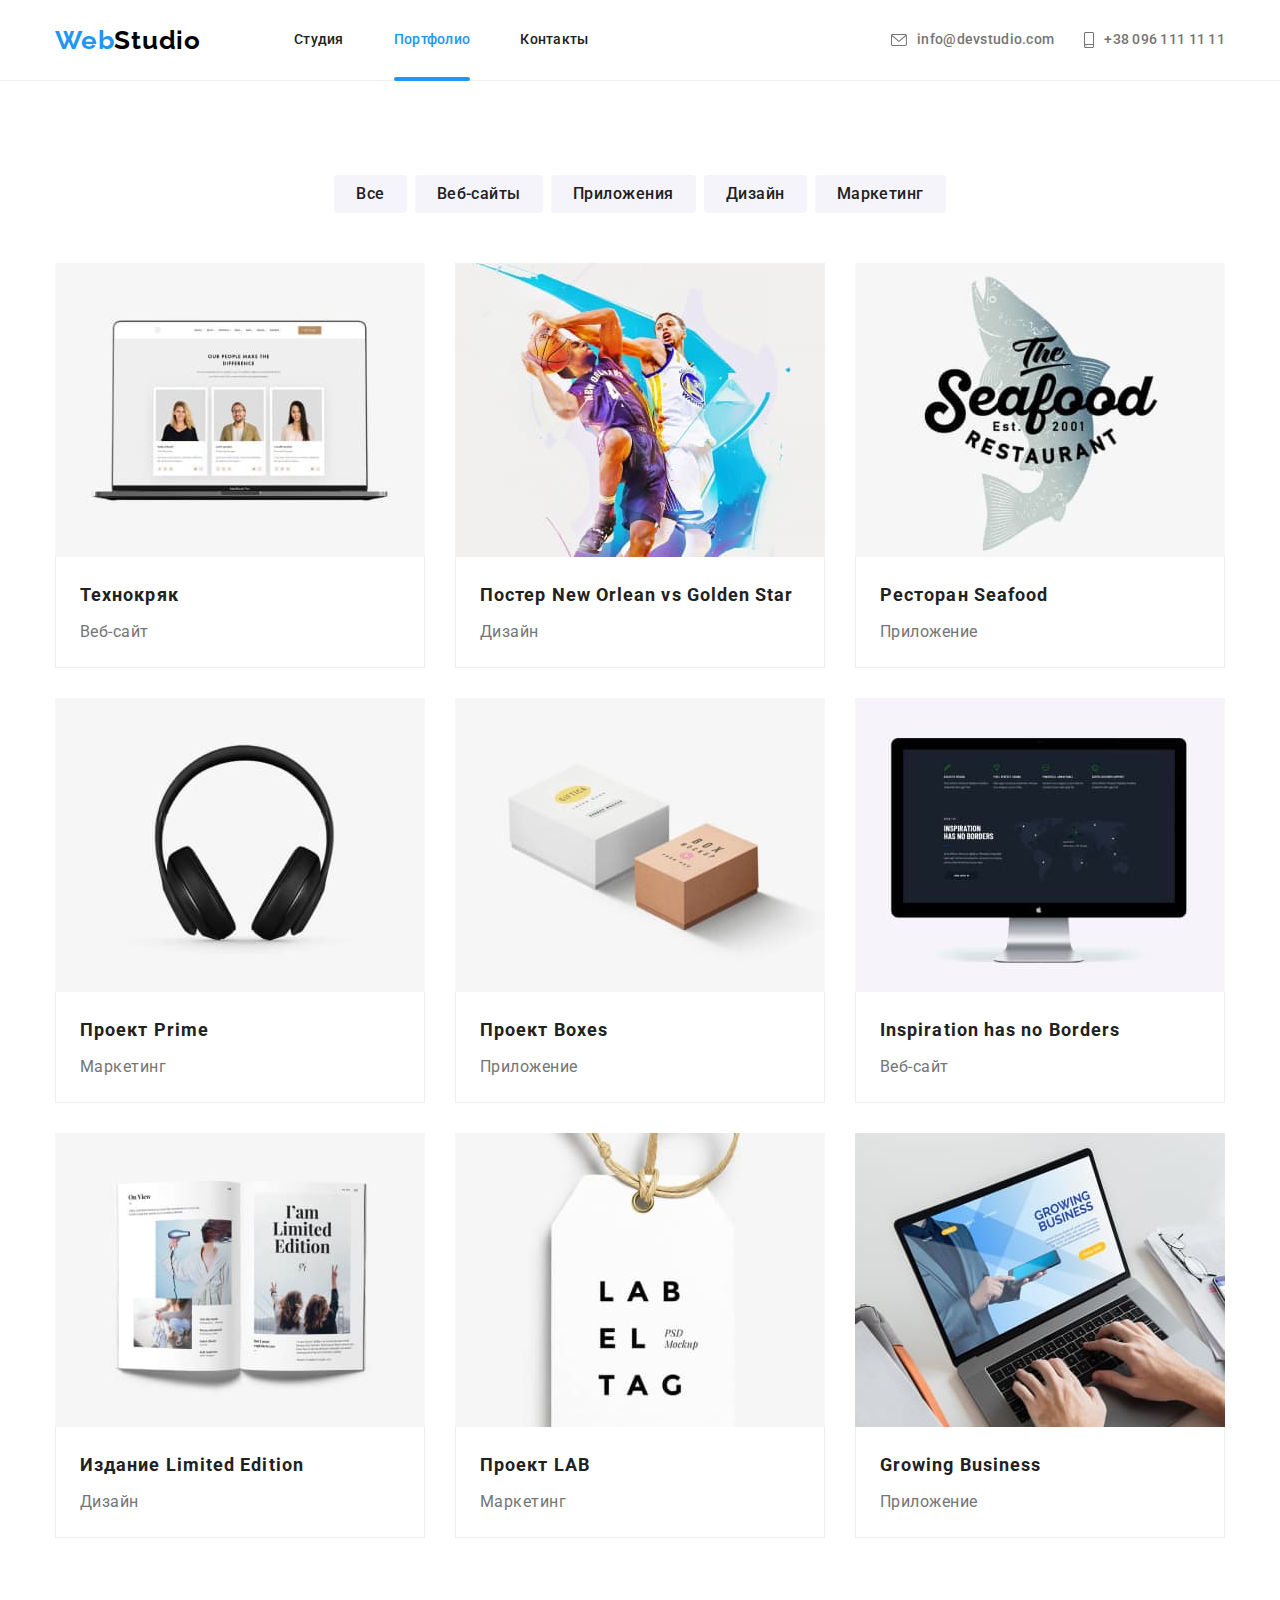
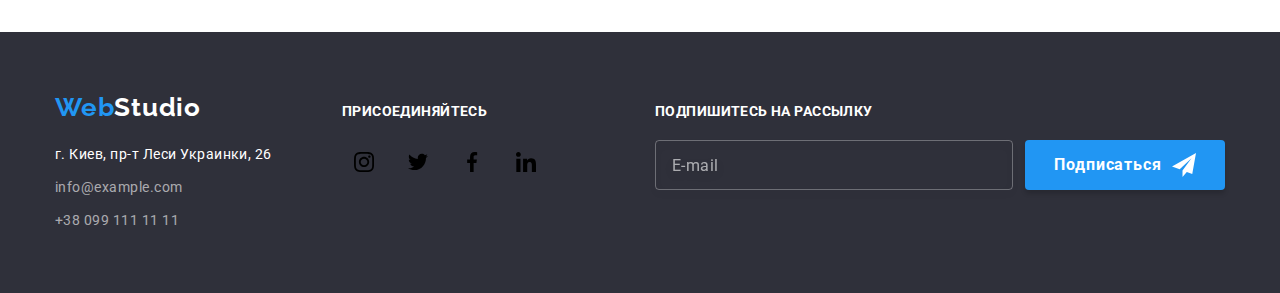
==== commit fe120835: "socials and button" ====
--- a/portfolio.html
+++ b/portfolio.html
@@ -293,89 +293,91 @@
         </div>
       </section>
     </main>
-    <!-- footer -->
+    <!-- Footer -->
     <footer class="footer">
-      <div class="container">
-        <div class="contacts-content">
-          <a href="./index.html" lang="en" class="footer-logo link"
-            ><span class="first-logo">Web</span>Studio</a
+      <div class="container footer__container">
+        <div class="address">
+          <a href="./index.html" lang="en" class="logo logo--footer-color link"
+            ><span class="logo--color">Web</span>Studio</a
           >
           <address id="contacts">
-            <ul class="contacts-list list">
-              <li class="contacts-item">
+            <ul class="address__list list">
+              <li class="address__item">
                 <a
                   href="https://goo.gl/maps/QxVq4pbnoFbVWRpJ9"
                   target="_blank"
                   rel="noopener nofollow noreferrer"
-                  class="footer-address link contacts"
+                  class="address__link address--white link"
                   >г. Киев, пр-т Леси Украинки, 26</a
                 >
               </li>
 
-              <li class="contacts-item">
-                <a href="mailto:info@example.com" class="footer-mail link contacts"
+              <li class="address__item">
+                <a href="mailto:info@example.com" class="address__link link address--color"
                   >info@example.com</a
                 >
               </li>
 
-              <li class="contacts-item">
-                <a href="tel:+380991111111" class="footer-tel link contacts">+38 099 111 11 11</a>
+              <li class="address__item">
+                <a href="tel:+380991111111" class="address__link link address--color"
+                  >+38 099 111 11 11</a
+                >
               </li>
             </ul>
           </address>
         </div>
-
-        <div class="join">
-          <p class="join-title title">присоединяйтесь</p>
-          <ul class="join-soc-list list">
-            <li class="join-soc-item">
-              <a href="" class="join-soc-link link">
-                <svg class="join-soc-icon" width="20" height="20">
+        <!-- join -->
+        <div class="join footer__join">
+          <p class="join__title title">Присоединяйтесь</p>
+          <ul class="socials list">
+            <li class="socials__item">
+              <a href="" class="socials__link link">
+                <svg class="socials__icon" width="20" height="20">
                   <use href="./images/icons.svg#icon-instagram"></use>
                 </svg>
               </a>
             </li>
 
-            <li class="join-soc-item">
-              <a href="" class="join-soc-link link"
-                ><svg class="join-soc-icon" width="20" height="20">
+            <li class="socials__item">
+              <a href="" class="socials__link link"
+                ><svg class="socials__icon" width="20" height="20">
                   <use href="./images/icons.svg#icon-twitter"></use></svg
               ></a>
             </li>
 
-            <li class="join-soc-item">
-              <a href="" class="join-soc-link link"
-                ><svg class="join-soc-icon" width="20" height="20">
+            <li class="socials__item">
+              <a href="" class="socials__link link"
+                ><svg class="socials__icon" width="20" height="20">
                   <use href="./images/icons.svg#icon-facebook"></use></svg
               ></a>
             </li>
-            <li class="join-soc-item">
-              <a href="" class="join-soc-link link"
-                ><svg class="join-soc-icon" width="20" height="20">
+            <li class="socials__item">
+              <a href="" class="socials__link link"
+                ><svg class="socials__icon" width="20" height="20">
                   <use href="./images/icons.svg#icon-linkedin"></use></svg
               ></a>
             </li>
           </ul>
         </div>
-
-        <div class="subscribe">
-          <p class="subscribe-title">Подпишитесь на рассылку</p>
-          <form class="subscribe-form">
-            <div class="subscribe-field">
+        <!-- subscribe -->
+        <div class="subscribe footer__subscribe">
+          <p class="subscribe__title">Подпишитесь на рассылку</p>
+          <form class="form">
+            <div class="form__field">
               <input
                 type="email"
                 name="subscribe-email"
                 id="subscribe-email"
                 placeholder="E-mail"
-                class="subscribe-input"
+                class="form__input"
                 required
               />
-              <label for="subscribe-email" class="subscribe-label visually-hidden"></label>
+              <label for="subscribe-email" class="form__label visually-hidden"></label>
             </div>
 
-            <button type="submit" class="subscribe-button">
+            <button type="submit" class="button form__button">
               Подписаться
-              <svg class="button-icon" width="24" height="24">
+              <svg class="button__icon" width="24" height="24">
                 <use href="./images/icons.svg#icon-send-white"></use>
               </svg>
             </button>
--- a/css/main.min.css
+++ b/css/main.min.css
@@ -1 +1 @@
-:root{--text-color: #757575;--title-color: #212121;--accent-color: #2196f3;--white-color: #ffffff;--black-color: #000000;--background-color: #2f303a;--button-hover-color: #188ce8;--button-portfolio-color: #f5f4fa;--rgba-color: rgba(255, 255, 255, 0.6);--tipical-margin: 30px;--tipical-padding: 94px;--border-color: 1px solid #eeeeee;--fill-icon: #afb1b8;--transition-active: 250ms cubic-bezier(0.4, 0, 0.2, 1)}body{color:var(--text-color);font-family:Roboto,sans-serif;letter-spacing:.03em}img{display:block;min-width:100%;height:auto}h1,h2,h3,h4,h5,h6,p{margin:0}.list{margin:0;padding:0;list-style:none}.link{text-decoration:none}.title{color:var(--title-color);font-weight:700;font-size:36px;line-height:1.17;text-align:center;letter-spacing:.03em}.container{width:1200px;margin:0 auto;padding-left:15px;padding-right:15px}.section-content{padding-top:var(--tipical-padding);padding-bottom:var(--tipical-padding)}.visually-hidden{position:absolute;white-space:nowrap;width:1px;height:1px;overflow:hidden;border:0;padding:0;clip:rect(0 0 0 0);clip-path:inset(50%);margin:-1px}.logo{color:var(--black-color);font-family:Raleway,sans-serif;font-weight:700;font-size:26px;line-height:1.19;letter-spacing:.03em}.logo--color{color:var(--accent-color)}.logo--footer-color{color:var(--white-color)}.header{background-color:var(--white-color);border-bottom:var(--border-color)}.header__container{display:flex;align-items:center}.navigation{display:flex;align-items:center}.navigation__list{display:flex;margin-left:93px}.navigation__link{position:relative;display:block;padding-top:32px;padding-bottom:32px;color:var(--title-color);font-weight:500;font-size:14px;line-height:1.14;letter-spacing:.02em;transition:color var(--transition-active)}.navigation__link:hover,.navigation__link:focus{color:var(--accent-color)}.navigation__item+.navigation__item{margin-left:50px}.current{color:var(--accent-color)}.current::after{content:"";position:absolute;width:100%;height:4px;background-color:var(--accent-color);border-radius:2px;bottom:-1px;left:0}.contact{margin-left:auto;display:flex;align-items:center}.contact__link{color:var(--text-color);font-weight:500;font-size:14px;line-height:1.14;letter-spacing:.02em;display:flex;align-items:center;transition:color var(--transition-active)}.contact__link:hover,.contact__link:focus{color:var(--accent-color)}.contact__item:last-child{margin-left:var(--tipical-margin)}.contact__icon{margin-right:10px;fill:currentColor}.portfolio{background-color:var(--white-color)}.filter-list{display:flex;justify-content:center;margin-bottom:50px}.filter-item:not(:first-child){margin-left:8px}.filter-button{padding:6px 22px;color:var(--title-color);background-color:var(--button-portfolio-color);font-family:inherit;font-weight:500;font-size:16px;line-height:1.62;text-align:center;letter-spacing:.03em;cursor:pointer;border-radius:4px;border:rgba(0,0,0,0);display:block;transition:background-color var(--transition-active),color var(--transition-active),box-shadow var(--transition-active)}.filter-button:hover,.filter-button:focus{color:var(--white-color);background-color:var(--accent-color);box-shadow:0px 3px 1px rgba(0,0,0,.1),0px 1px 2px rgba(0,0,0,.08),0px 2px 2px rgba(0,0,0,.12)}.portfolio-list{display:flex;flex-wrap:wrap;margin-left:calc(-1*var(--tipical-margin));margin-top:calc(-1*var(--tipical-margin))}.portfolio-item{flex-basis:calc(33.3333333333% - var(--tipical-margin));margin-left:var(--tipical-margin);margin-top:var(--tipical-margin)}.portfolio-link{display:block;transition:box-shadow var(--transition-active)}.portfolio-link:hover,.portfolio-link:focus{box-shadow:0px 1px 1px rgba(0,0,0,.12),0px 4px 4px rgba(0,0,0,.06),1px 4px 6px rgba(0,0,0,.16)}.portfolio-link:hover .portfolio-top-text,.portfolio-link:focus .portfolio-top-text{transform:translateY(0)}.portfolio-thumb{position:relative;overflow:hidden}.portfolio-top-text{position:absolute;top:0;color:var(--white-color);background-color:rgba(33,150,243,.9);width:100%;height:100%;font-weight:400;font-size:18px;line-height:1.56;letter-spacing:.03em;padding:24px;display:flex;justify-content:center;align-items:center;transform:translateY(101%);transition:transform var(--transition-active)}.portfolio-content{padding:20px 24px;border-bottom:var(--border-color);border-left:var(--border-color);border-right:var(--border-color)}.portfolio-title{color:var(--title-color);font-weight:700;font-size:18px;line-height:2;letter-spacing:.06em}.portfolio-text{margin-top:4px;color:var(--text-color);font-size:16px;line-height:1.88}.hero{padding-top:200px;padding-bottom:200px;background-color:#c4c4c4;height:600px;max-width:1600px;margin:0 auto;background-image:linear-gradient(rgba(47, 48, 58, 0.4), rgba(47, 48, 58, 0.4)),url(../images/hero-img.jpg);background-repeat:no-repeat;background-position:center;background-size:cover;text-align:center}.hero-title{color:var(--white-color);font-weight:900;font-size:44px;line-height:1.36;text-align:center;letter-spacing:.06em;text-transform:uppercase}.hero-button{display:inline-block;min-width:200px;height:50px;margin-top:var(--tipical-margin);color:var(--white-color);background-color:var(--accent-color);font-family:inherit;font-weight:700;font-size:16px;line-height:1.9;text-align:center;letter-spacing:.06em;cursor:pointer;border:none;border-radius:4px;transition:color var(--transition-active),background-color var(--transition-active)}.hero-button:hover,.hero-button:focus{color:var(--white-color);background-color:var(--button-hover-color)}.backdrop{position:fixed;width:100%;min-height:100%;background-color:rgba(0,0,0,.2);top:0;transition:opacity var(--transition-active),visibility var(--transition-active)}.backdrop.is-hidden .modal{transform:translate(-50%, -50%) scale(0) rotate(180deg)}.modal{position:absolute;width:528px;min-height:581px;background-color:var(--white-color);box-shadow:0px 1px 3px rgba(0,0,0,.12),0px 1px 1px rgba(0,0,0,.14),0px 2px 1px rgba(0,0,0,.2);border-radius:4px;top:50%;left:50%;transform:translate(-50%, -50%) scale(1) rotate(0);transition:transform var(--transition-active);padding:40px}.modal-close-button{position:absolute;width:30px;height:30px;border:1px solid rgba(0,0,0,.1);border-radius:50%;background-color:rgba(0,0,0,0);top:8px;right:8px;display:flex;justify-content:center;align-items:center;padding:0;transition:fill var(--transition-active)}.modal-close-button:hover,.modal-close-button:focus{fill:var(--accent-color)}.modal-title{color:var(--title-color);font-weight:700;font-size:20px;line-height:1.15;letter-spacing:.03em;text-align:center;margin-bottom:12px}.modal-field{margin-bottom:10px}.modal-lable{font-weight:400;font-size:12px;line-height:1.17;letter-spacing:.01em;margin-bottom:4px;display:block}.input-wrap{position:relative}.modal-icon{position:absolute;left:12px;top:50%;transform:translateY(-50%);transition:fill var(--transition-active)}.modal-input{width:100%;height:40px;border:1px solid rgba(33,33,33,.2);border-radius:4px;padding-left:42px;font-weight:400;font-size:14px;line-height:16px;letter-spacing:.01em;outline:none;transition:border-color var(--transition-active)}.modal-input:focus,.modal-text:focus{border-color:var(--accent-color)}.modal-input:focus+.modal-icon{fill:var(--accent-color)}.modal-text{width:100%;height:120px;border:1px solid rgba(33,33,33,.2);border-radius:4px;resize:none;padding:12px 16px;font-weight:400;font-size:12px;line-height:1.17;letter-spacing:.01em;outline:none;transition:border-color var(--transition-active)}.modal-text::placeholder{font-weight:400;font-size:12px;line-height:1.17;letter-spacing:.01em;color:rgba(117,117,117,.5)}.modal-comment{margin-bottom:20px}.modal-check{margin-bottom:var(--tipical-margin)}.check-text{font-weight:400;font-size:14px;line-height:1.71;letter-spacing:.03em;display:flex;justify-content:center;align-items:center}.modal-link{color:var(--accent-color);margin-left:4px}.check-text span{margin-right:8px;display:flex;justify-content:center;align-items:center}.check-icon{width:16px;height:15px;border:2px solid var(--title-color);border-radius:2px;fill:rgba(0,0,0,0);transition:border var(--transition-active),background-color var(--transition-active),fill var(--transition-active)}.check-input:checked+.check-text .check-icon{background-color:var(--accent-color);border:none;fill:var(--white-color)}.modal-button{min-width:200px;height:50px;margin:0 auto;color:var(--white-color);background-color:var(--accent-color);font-family:inherit;font-weight:700;font-size:16px;line-height:1.88;letter-spacing:.06em;display:flex;align-items:center;justify-content:center;text-align:center;border-radius:4px;border:none;cursor:pointer;box-shadow:0px 4px 4px rgba(0,0,0,.15);transition:color var(--transition-active),background-color var(--transition-active),box-shadow var(--transition-active)}.modal-button:hover,.modal-button:focus{color:var(--white-color);background-color:var(--button-hover-color);box-shadow:0px 4px 4px rgba(0,0,0,.15)}.is-hidden{visibility:hidden;opacity:0;pointer-events:none}.no-scroll{overflow:hidden}.section-studio{background-color:var(--white-color)}.section-studio-list{display:flex;margin-left:calc(-1*var(--tipical-margin))}.section-studio-item{flex-basis:calc(25% - var(--tipical-margin));margin-left:var(--tipical-margin)}.studio-thumb{display:flex;width:270px;height:120px;background-color:var(--button-portfolio-color);justify-content:center;align-items:center;border-radius:4px;margin-bottom:var(--tipical-margin)}.section-studio-subtitle{color:var(--title-color);font-weight:700;font-size:14px;line-height:1.14;text-transform:uppercase}.section-studio-text{margin-top:10px;color:var(--text-color);font-size:14px;line-height:1.71}.section-portfolio{padding-top:0;background-color:var(--white-color)}.section-portfolio-list{margin-top:50px;display:flex;margin-left:calc(-1*var(--tipical-margin))}.section-portfolio-item{flex-basis:calc(33.3333333333% - var(--tipical-margin));margin-left:var(--tipical-margin)}.section-portfolio-thumb{position:relative}.section-portfolio-text{position:absolute;width:100%;height:70px;bottom:0;display:flex;justify-content:center;align-items:center;color:var(--white-color);background-color:rgba(47,48,58,.8);font-weight:700;font-size:14px;line-height:1.14;letter-spacing:.03em;text-transform:uppercase}.section-workers{background-color:var(--button-portfolio-color)}.section-workers-list{display:flex;margin-left:calc(-1*var(--tipical-margin));margin-top:50px}.section-workers-item{flex-basis:calc(25% - var(--tipical-margin));margin-left:var(--tipical-margin);background-color:var(--white-color);border-radius:0px 0px 4px 4px;box-shadow:0px 1px 3px rgba(0,0,0,.12),0px 1px 1px rgba(0,0,0,.14),0px 2px 1px rgba(0,0,0,.2)}.section-workers-content{padding:var(--tipical-margin)}.section-workers-subtitle,.section-workers-text{color:var(--text-color);font-size:16px;line-height:1.19;text-align:center}.section-workers-subtitle{color:var(--title-color);font-weight:500}.section-workers-text{margin-top:10px;margin-bottom:16px}.workers-soc-list{display:flex;justify-content:center}.workers-soc-item{width:44px;height:44px;margin-right:10px}.workers-soc-item:last-child{margin-right:0}.workers-soc-link{width:100%;height:100%;background-color:var(--white-color);border-radius:50%;display:flex;align-items:center;justify-content:center;transition:background-color var(--transition-active)}.workers-soc-icon{fill:var(--fill-icon);transition:fill var(--transition-active)}.workers-soc-link:hover,.workers-soc-link:focus{background-color:var(--accent-color)}.workers-soc-link:hover .workers-soc-icon,.workers-soc-link:focus .workers-soc-icon{fill:var(--white-color)}.section-clients{background-color:var(--white-color)}.section-clients-list{display:flex;justify-content:center;margin-top:50px}.section-clients-item{width:170px;height:92px;margin-left:var(--tipical-margin)}.section-clients-item:first-child{margin-left:0}.section-clients-link{display:flex;width:100%;height:100%;align-items:center;justify-content:center;border:1px solid var(--fill-icon);border-radius:4px;color:var(--fill-icon);fill:currentColor;transition:border-color var(--transition-active),fill var(--transition-active)}.section-clients-link:hover,.section-clients-link:focus{border-color:var(--accent-color);fill:var(--accent-color)}.footer{background-color:var(--background-color);padding-top:60px;padding-bottom:60px}.footer .container{display:flex;align-items:baseline}.contacts{color:var(--white-color);font-size:14px;line-height:1.71;font-style:normal;transition:color var(--transition-active)}.contacts-list{margin-top:20px}.contacts-item:not(:first-child){margin-top:9px}.footer-mail,.footer-tel{color:var(--rgba-color)}.contacts:hover,.contacts:focus{color:var(--accent-color)}.join{margin-left:70px}.join-title{color:var(--white-color);font-size:14px;line-height:1.14;letter-spacing:.03em;text-transform:uppercase;text-align:left;margin-bottom:20px}.join-soc-list{display:flex;justify-content:center}.join-soc-item{width:44px;height:44px;margin-left:10px}.join-soc-item:first-child{margin-left:0}.join-soc-link{width:100%;height:100%;background-color:rgba(255,255,255,.1);border-radius:50%;display:flex;align-items:center;justify-content:center;transition:background-color var(--transition-active)}.join-soc-icon{fill:var(--white-color)}.join-soc-link:hover,.join-soc-link:focus{background-color:var(--accent-color)}.subscribe{margin-left:auto}.subscribe-title{color:var(--white-color);font-weight:700;font-size:14px;line-height:1.14;letter-spacing:.03em;text-transform:uppercase;margin-bottom:20px}.subscribe-form{display:flex}.subscribe-input{background-color:rgba(0,0,0,0);width:358px;margin-right:12px;height:50px;padding:15px 16px;font-weight:400;font-size:16px;line-height:1.25;letter-spacing:.03em;color:rgba(255,255,255,.6);border:1px solid rgba(255,255,255,.3);filter:drop-shadow(0px 4px 4px rgba(0, 0, 0, 0.15));border-radius:4px;outline:none;transition:border-color var(--transition-active)}.subscribe-input:focus{border-color:var(--accent-color)}.subscribe-input::placeholder{left:16px;top:50%;font-weight:400;font-size:16px;line-height:1.25;letter-spacing:.03em;color:rgba(255,255,255,.6)}.subscribe-button{min-width:200px;height:50px;color:var(--white-color);background-color:var(--accent-color);font-family:inherit;font-weight:700;font-size:16px;line-height:1.88;display:flex;text-align:center;align-items:center;justify-content:center;letter-spacing:.06em;box-shadow:0px 4px 4px rgba(0,0,0,.15);border-radius:4px;cursor:pointer;border:none;transition:background-color var(--transition-active),box-shadow var(--transition-active)}.button-icon{fill:var(--white-color);margin-left:10px}.subscribe-button:hover,.subscribe-button:focus{background-color:var(--button-hover-color);box-shadow:0px 4px 4px rgba(0,0,0,.15)}/*# sourceMappingURL=main.min.css.map */+:root{--text-color: #757575;--title-color: #212121;--accent-color: #2196f3;--white-color: #ffffff;--black-color: #000000;--background-color: #2f303a;--button-hover-color: #188ce8;--button-portfolio-color: #f5f4fa;--rgba-color: rgba(255, 255, 255, 0.6);--tipical-margin: 30px;--tipical-padding: 94px;--border-color: 1px solid #eeeeee;--fill-icon: #afb1b8;--transition-active: 1250ms cubic-bezier(0.4, 0, 0.2, 1)}body{color:var(--text-color);font-family:Roboto,sans-serif;letter-spacing:.03em}img{display:block;min-width:100%;height:auto}h1,h2,h3,h4,h5,h6,p{margin:0}.list{margin:0;padding:0;list-style:none}.link{text-decoration:none}.title{color:var(--title-color);font-weight:700;font-size:36px;line-height:1.17;text-align:center;letter-spacing:.03em}.container{width:1200px;margin:0 auto;padding-left:15px;padding-right:15px}.section-content{padding-top:var(--tipical-padding);padding-bottom:var(--tipical-padding)}.visually-hidden{position:absolute;white-space:nowrap;width:1px;height:1px;overflow:hidden;border:0;padding:0;clip:rect(0 0 0 0);clip-path:inset(50%);margin:-1px}.logo{color:var(--black-color);font-family:Raleway,sans-serif;font-weight:700;font-size:26px;line-height:1.19;letter-spacing:.03em}.logo--color{color:var(--accent-color)}.logo--footer-color{color:var(--white-color)}.button{min-width:200px;height:50px;color:var(--white-color);background-color:var(--accent-color);font-family:inherit;font-weight:700;font-size:16px;line-height:1.88;letter-spacing:.06em;text-align:center;border-radius:4px;cursor:pointer;border:none;align-items:center;justify-content:center}.hero-button{display:inline-block;margin-top:var(--tipical-margin);transition:color var(--transition-active),background-color var(--transition-active)}.socials{display:flex;justify-content:center}.socials__item{width:44px;height:44px;margin-right:10px}.socials__item:last-child{margin-right:0}.socials__link{width:100%;height:100%;border-radius:50%;display:flex;align-items:center;justify-content:center;transition:background-color var(--transition-active)}.socials__link:hover,.socials__link:focus{background-color:var(--accent-color)}.header{background-color:var(--white-color);border-bottom:var(--border-color)}.header__container{display:flex;align-items:center}.navigation{display:flex;align-items:center}.navigation__list{display:flex;margin-left:93px}.navigation__link{position:relative;display:block;padding-top:32px;padding-bottom:32px;color:var(--title-color);font-weight:500;font-size:14px;line-height:1.14;letter-spacing:.02em;transition:color var(--transition-active)}.navigation__link:hover,.navigation__link:focus{color:var(--accent-color)}.navigation__item+.navigation__item{margin-left:50px}.current{color:var(--accent-color)}.current::after{content:"";position:absolute;width:100%;height:4px;background-color:var(--accent-color);border-radius:2px;bottom:-1px;left:0}.contact{margin-left:auto;display:flex;align-items:center}.contact__link{color:var(--text-color);font-weight:500;font-size:14px;line-height:1.14;letter-spacing:.02em;display:flex;align-items:center;transition:color var(--transition-active)}.contact__link:hover,.contact__link:focus{color:var(--accent-color)}.contact__item:last-child{margin-left:var(--tipical-margin)}.contact__icon{margin-right:10px;fill:currentColor}.portfolio{background-color:var(--white-color)}.filter-list{display:flex;justify-content:center;margin-bottom:50px}.filter-item:not(:first-child){margin-left:8px}.filter-button{padding:6px 22px;color:var(--title-color);background-color:var(--button-portfolio-color);font-family:inherit;font-weight:500;font-size:16px;line-height:1.62;text-align:center;letter-spacing:.03em;cursor:pointer;border-radius:4px;border:rgba(0,0,0,0);display:block;transition:background-color var(--transition-active),color var(--transition-active),box-shadow var(--transition-active)}.filter-button:hover,.filter-button:focus{color:var(--white-color);background-color:var(--accent-color);box-shadow:0px 3px 1px rgba(0,0,0,.1),0px 1px 2px rgba(0,0,0,.08),0px 2px 2px rgba(0,0,0,.12)}.portfolio-list{display:flex;flex-wrap:wrap;margin-left:calc(-1*var(--tipical-margin));margin-top:calc(-1*var(--tipical-margin))}.portfolio-item{flex-basis:calc(33.3333333333% - var(--tipical-margin));margin-left:var(--tipical-margin);margin-top:var(--tipical-margin)}.portfolio-link{display:block;transition:box-shadow var(--transition-active)}.portfolio-link:hover,.portfolio-link:focus{box-shadow:0px 1px 1px rgba(0,0,0,.12),0px 4px 4px rgba(0,0,0,.06),1px 4px 6px rgba(0,0,0,.16)}.portfolio-link:hover .portfolio-top-text,.portfolio-link:focus .portfolio-top-text{transform:translateY(0)}.portfolio-thumb{position:relative;overflow:hidden}.portfolio-top-text{position:absolute;top:0;color:var(--white-color);background-color:rgba(33,150,243,.9);width:100%;height:100%;font-weight:400;font-size:18px;line-height:1.56;letter-spacing:.03em;padding:24px;display:flex;justify-content:center;align-items:center;transform:translateY(101%);transition:transform var(--transition-active)}.portfolio-content{padding:20px 24px;border-bottom:var(--border-color);border-left:var(--border-color);border-right:var(--border-color)}.portfolio-title{color:var(--title-color);font-weight:700;font-size:18px;line-height:2;letter-spacing:.06em}.portfolio-text{margin-top:4px;color:var(--text-color);font-size:16px;line-height:1.88}.section__hero{margin:0 auto}.hero{padding-top:200px;padding-bottom:200px;background-color:#c4c4c4;height:600px;max-width:1600px;background-image:linear-gradient(rgba(47, 48, 58, 0.4), rgba(47, 48, 58, 0.4)),url(../images/hero-img.jpg);background-repeat:no-repeat;background-position:center;background-size:cover;text-align:center}.hero__title{color:var(--white-color);font-weight:900;font-size:44px;line-height:1.36;text-align:center;letter-spacing:.06em;text-transform:uppercase}.hero__button{display:inline-block;margin-top:var(--tipical-margin);transition:color var(--transition-active),background-color var(--transition-active)}.hero__button:hover,.hero__button:focus{color:var(--white-color);background-color:var(--button-hover-color)}.backdrop{position:fixed;width:100%;min-height:100%;background-color:rgba(0,0,0,.2);top:0;transition:opacity var(--transition-active),visibility var(--transition-active)}.backdrop.is-hidden .modal{transform:translate(-50%, -50%) scale(0) rotate(180deg)}.modal{position:absolute;width:528px;min-height:581px;background-color:var(--white-color);box-shadow:0px 1px 3px rgba(0,0,0,.12),0px 1px 1px rgba(0,0,0,.14),0px 2px 1px rgba(0,0,0,.2);border-radius:4px;top:50%;left:50%;transform:translate(-50%, -50%) scale(1) rotate(0);transition:transform var(--transition-active);padding:40px}.modal-close-button{position:absolute;width:30px;height:30px;border:1px solid rgba(0,0,0,.1);border-radius:50%;background-color:rgba(0,0,0,0);top:8px;right:8px;display:flex;justify-content:center;align-items:center;padding:0;transition:fill var(--transition-active)}.modal-close-button:hover,.modal-close-button:focus{fill:var(--accent-color)}.modal-title{color:var(--title-color);font-weight:700;font-size:20px;line-height:1.15;letter-spacing:.03em;text-align:center;margin-bottom:12px}.modal-field{margin-bottom:10px}.modal-lable{font-weight:400;font-size:12px;line-height:1.17;letter-spacing:.01em;margin-bottom:4px;display:block}.input-wrap{position:relative}.modal-icon{position:absolute;left:12px;top:50%;transform:translateY(-50%);transition:fill var(--transition-active)}.modal-input{width:100%;height:40px;border:1px solid rgba(33,33,33,.2);border-radius:4px;padding-left:42px;font-weight:400;font-size:14px;line-height:16px;letter-spacing:.01em;outline:none;transition:border-color var(--transition-active)}.modal-input:focus,.modal-text:focus{border-color:var(--accent-color)}.modal-input:focus+.modal-icon{fill:var(--accent-color)}.modal-text{width:100%;height:120px;border:1px solid rgba(33,33,33,.2);border-radius:4px;resize:none;padding:12px 16px;font-weight:400;font-size:12px;line-height:1.17;letter-spacing:.01em;outline:none;transition:border-color var(--transition-active)}.modal-text::placeholder{font-weight:400;font-size:12px;line-height:1.17;letter-spacing:.01em;color:rgba(117,117,117,.5)}.modal-comment{margin-bottom:20px}.modal-check{margin-bottom:var(--tipical-margin)}.check-text{font-weight:400;font-size:14px;line-height:1.71;letter-spacing:.03em;display:flex;justify-content:center;align-items:center}.modal-link{color:var(--accent-color);margin-left:4px}.check-text span{margin-right:8px;display:flex;justify-content:center;align-items:center}.check-icon{width:16px;height:15px;border:2px solid var(--title-color);border-radius:2px;fill:rgba(0,0,0,0);transition:border var(--transition-active),background-color var(--transition-active),fill var(--transition-active)}.check-input:checked+.check-text .check-icon{background-color:var(--accent-color);border:none;fill:var(--white-color)}.modal-button{min-width:200px;height:50px;margin:0 auto;color:var(--white-color);background-color:var(--accent-color);font-family:inherit;font-weight:700;font-size:16px;line-height:1.88;letter-spacing:.06em;display:flex;align-items:center;justify-content:center;text-align:center;border-radius:4px;border:none;cursor:pointer;box-shadow:0px 4px 4px rgba(0,0,0,.15);transition:color var(--transition-active),background-color var(--transition-active),box-shadow var(--transition-active)}.modal-button:hover,.modal-button:focus{color:var(--white-color);background-color:var(--button-hover-color);box-shadow:0px 4px 4px rgba(0,0,0,.15)}.is-hidden{visibility:hidden;opacity:0;pointer-events:none}.no-scroll{overflow:hidden}.section-studio{background-color:var(--white-color)}.section-studio-list{display:flex;margin-left:calc(-1*var(--tipical-margin))}.section-studio-item{flex-basis:calc(25% - var(--tipical-margin));margin-left:var(--tipical-margin)}.studio-thumb{display:flex;width:270px;height:120px;background-color:var(--button-portfolio-color);justify-content:center;align-items:center;border-radius:4px;margin-bottom:var(--tipical-margin)}.section-studio-subtitle{color:var(--title-color);font-weight:700;font-size:14px;line-height:1.14;text-transform:uppercase}.section-studio-text{margin-top:10px;color:var(--text-color);font-size:14px;line-height:1.71}.section-portfolio{padding-top:0;background-color:var(--white-color)}.section-portfolio-list{margin-top:50px;display:flex;margin-left:calc(-1*var(--tipical-margin))}.section-portfolio-item{flex-basis:calc(33.3333333333% - var(--tipical-margin));margin-left:var(--tipical-margin)}.section-portfolio-thumb{position:relative}.section-portfolio-text{position:absolute;width:100%;height:70px;bottom:0;display:flex;justify-content:center;align-items:center;color:var(--white-color);background-color:rgba(47,48,58,.8);font-weight:700;font-size:14px;line-height:1.14;letter-spacing:.03em;text-transform:uppercase}.section-workers{background-color:var(--button-portfolio-color)}.section-workers-list{display:flex;margin-left:calc(-1*var(--tipical-margin));margin-top:50px}.section-workers-item{flex-basis:calc(25% - var(--tipical-margin));margin-left:var(--tipical-margin);background-color:var(--white-color);border-radius:0px 0px 4px 4px;box-shadow:0px 1px 3px rgba(0,0,0,.12),0px 1px 1px rgba(0,0,0,.14),0px 2px 1px rgba(0,0,0,.2)}.section-workers-content{padding:var(--tipical-margin)}.section-workers-subtitle,.section-workers-text{color:var(--text-color);font-size:16px;line-height:1.19;text-align:center}.section-workers-subtitle{color:var(--title-color);font-weight:500}.section-workers-text{margin-top:10px;margin-bottom:16px}.socials__link--white-color{background-color:var(--white-color)}.socials__icon--white-fill{fill:var(--fill-icon);transition:fill var(--transition-active)}.socials__link--white-color:hover .socials__icon--white-fill,.socials__link--white-color:focus .socials__icon--white-fill{fill:var(--white-color)}.section-clients{background-color:var(--white-color)}.section-clients-list{display:flex;justify-content:center;margin-top:50px}.section-clients-item{width:170px;height:92px;margin-left:var(--tipical-margin)}.section-clients-item:first-child{margin-left:0}.section-clients-link{display:flex;width:100%;height:100%;align-items:center;justify-content:center;border:1px solid var(--fill-icon);border-radius:4px;color:var(--fill-icon);fill:currentColor;transition:border-color var(--transition-active),fill var(--transition-active)}.section-clients-link:hover,.section-clients-link:focus{border-color:var(--accent-color);fill:var(--accent-color)}.footer{background-color:var(--background-color);padding-top:60px;padding-bottom:60px}.footer__container{display:flex;align-items:baseline}.footer__subscribe{margin-left:auto}.footer__join{margin-left:70px}.address__link{color:var(--white-color);font-size:14px;line-height:1.71;font-style:normal;transition:color var(--transition-active)}.address__link:hover,.address__link:focus{color:var(--accent-color)}.address__list{margin-top:20px}.address__item:not(:first-child){margin-top:9px}.address--color{color:var(--rgba-color)}.join__title{color:var(--white-color);font-size:14px;line-height:1.14;letter-spacing:.03em;text-transform:uppercase;text-align:left;margin-bottom:20px}.socials__link--rgba-color{background-color:rgba(255,255,255,.1)}.socials__icon--white-color{fill:var(--white-color)}.subscribe__title{color:var(--white-color);font-weight:700;font-size:14px;line-height:1.14;letter-spacing:.03em;text-transform:uppercase;margin-bottom:20px}.form{display:flex}.form__input{background-color:rgba(0,0,0,0);width:358px;margin-right:12px;height:50px;padding:15px 16px;font-weight:400;font-size:16px;line-height:1.25;letter-spacing:.03em;color:rgba(255,255,255,.6);border:1px solid rgba(255,255,255,.3);filter:drop-shadow(0px 4px 4px rgba(0, 0, 0, 0.15));border-radius:4px;outline:none;transition:border-color var(--transition-active)}.form__input:focus{border-color:var(--accent-color)}.form__input::placeholder{left:16px;top:50%;font-weight:400;font-size:16px;line-height:1.25;letter-spacing:.03em;color:rgba(255,255,255,.6)}.form__button{display:flex;box-shadow:0px 4px 4px rgba(0,0,0,.15);transition:background-color var(--transition-active),box-shadow var(--transition-active)}.form__button:hover,.form__button:focus{background-color:var(--button-hover-color);box-shadow:0px 4px 4px rgba(0,0,0,.15)}.button__icon{fill:var(--white-color);margin-left:10px}/*# sourceMappingURL=main.min.css.map */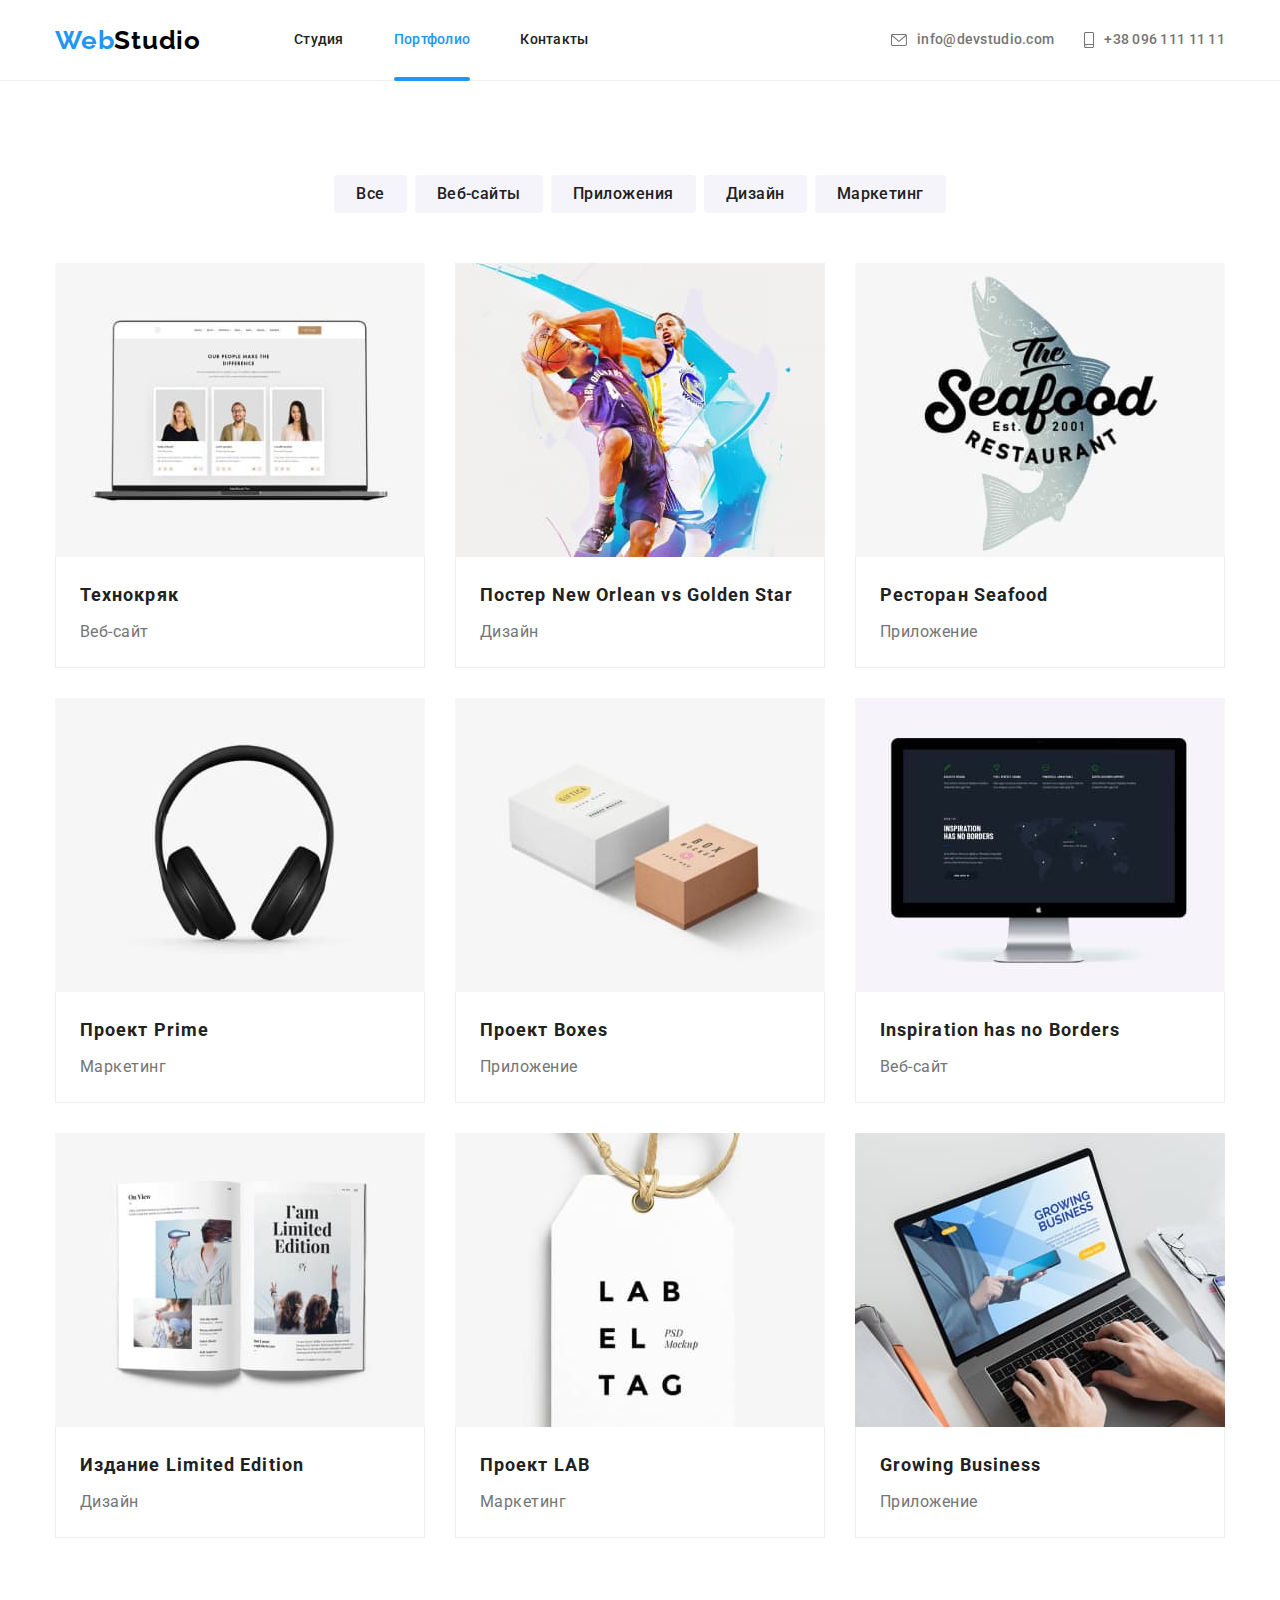
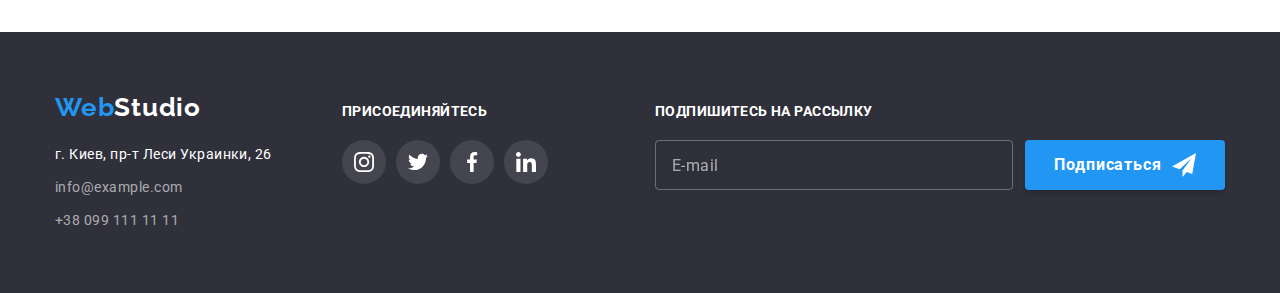
==== commit de086db8: "modal commit" ====
--- a/portfolio.html
+++ b/portfolio.html
@@ -67,225 +67,225 @@
     <main>
       <section class="portfolio section-content">
         <div class="container">
-          <h1 class="portfolio-title title visually-hidden">Портфолио</h1>
-          <ul class="filter-list list">
-            <li class="filter-item">
-              <button type="button" class="filter-button">Все</button>
-            </li>
-
-            <li class="filter-item">
-              <button type="button" class="filter-button">Веб-сайты</button>
-            </li>
-
-            <li class="filter-item">
-              <button type="button" class="filter-button">Приложения</button>
-            </li>
-
-            <li class="filter-item">
-              <button type="button" class="filter-button">Дизайн</button>
-            </li>
-
-            <li class="filter-item">
-              <button type="button" class="filter-button">Маркетинг</button>
+          <h1 class="portfolio__title title visually-hidden">Портфолио</h1>
+          <ul class="filter portfolio__list list">
+            <li class="filter__item">
+              <button type="button" class="filter__button">Все</button>
+            </li>
+
+            <li class="filter__item">
+              <button type="button" class="filter__button">Веб-сайты</button>
+            </li>
+
+            <li class="filter__item">
+              <button type="button" class="filter__button">Приложения</button>
+            </li>
+
+            <li class="filter__item">
+              <button type="button" class="filter__button">Дизайн</button>
+            </li>
+
+            <li class="filter__item">
+              <button type="button" class="filter__button">Маркетинг</button>
             </li>
           </ul>
 
-          <ul class="portfolio-list list">
-            <li class="portfolio-item">
-              <a href="" class="portfolio-link link">
-                <div class="portfolio-thumb">
+          <ul class="card list">
+            <li class="card__item">
+              <a href="" class="card__link link">
+                <div class="card__thumb">
                   <img
                     src="./images/portfolio-img-1.jpg"
                     alt="ноутбук"
                     width="370"
-                    class="portfolio-img"
-                  />
-                  <p class="portfolio-top-text">
-                    Ресурс предлагает комплексные предложения с разным уровнем функционала и
-                    сервисов. Все это позволит посетителю получить исчерпывающие сведения о компании
-                    или частном лице.
-                  </p>
-                </div>
-
-                <div class="portfolio-content">
-                  <h2 class="portfolio-title">Технокряк</h2>
-                  <p class="portfolio-text">Веб-сайт</p>
-                </div>
-              </a>
-            </li>
-
-            <li class="portfolio-item">
-              <a href="" class="portfolio-link link">
-                <div class="portfolio-thumb">
+                    class="card__img"
+                  />
+                  <p class="card__top-text">
+                    Ресурс предлагает комплексные предложения с разным уровнем функционала и
+                    сервисов. Все это позволит посетителю получить исчерпывающие сведения о компании
+                    или частном лице.
+                  </p>
+                </div>
+
+                <div class="card__content">
+                  <h2 class="card__title">Технокряк</h2>
+                  <p class="card__text">Веб-сайт</p>
+                </div>
+              </a>
+            </li>
+
+            <li class="card__item">
+              <a href="" class="card__link link">
+                <div class="card__thumb">
                   <img
                     src="./images/portfolio-img-2.jpg"
                     alt="два баскетболиста"
                     width="370"
-                    class="portfolio-img"
-                  />
-                  <p class="portfolio-top-text">
-                    Ресурс предлагает комплексные предложения с разным уровнем функционала и
-                    сервисов. Все это позволит посетителю получить исчерпывающие сведения о компании
-                    или частном лице.
-                  </p>
-                </div>
-                <div class="portfolio-content">
-                  <h2 class="portfolio-title">Постер New Orlean vs Golden Star</h2>
-                  <p class="portfolio-text">Дизайн</p>
-                </div>
-              </a>
-            </li>
-
-            <li class="portfolio-item">
-              <a href="" class="portfolio-link link">
-                <div class="portfolio-thumb">
+                    class="card__img"
+                  />
+                  <p class="card__top-text">
+                    Ресурс предлагает комплексные предложения с разным уровнем функционала и
+                    сервисов. Все это позволит посетителю получить исчерпывающие сведения о компании
+                    или частном лице.
+                  </p>
+                </div>
+                <div class="card__content">
+                  <h2 class="card__title">Постер New Orlean vs Golden Star</h2>
+                  <p class="card__text">Дизайн</p>
+                </div>
+              </a>
+            </li>
+
+            <li class="card__item">
+              <a href="" class="card__link link">
+                <div class="card__thumb">
                   <img
                     src="./images/portfolio-img-3.jpg"
                     alt="логотип ресторана"
                     width="370"
-                    class="portfolio-img"
-                  />
-                  <p class="portfolio-top-text">
-                    Ресурс предлагает комплексные предложения с разным уровнем функционала и
-                    сервисов. Все это позволит посетителю получить исчерпывающие сведения о компании
-                    или частном лице.
-                  </p>
-                </div>
-                <div class="portfolio-content">
-                  <h2 class="portfolio-title">Ресторан Seafood</h2>
-                  <p class="portfolio-text">Приложение</p>
-                </div>
-              </a>
-            </li>
-
-            <li class="portfolio-item">
-              <a href="" class="portfolio-link link">
-                <div class="portfolio-thumb">
+                    class="card__img"
+                  />
+                  <p class="card__top-text">
+                    Ресурс предлагает комплексные предложения с разным уровнем функционала и
+                    сервисов. Все это позволит посетителю получить исчерпывающие сведения о компании
+                    или частном лице.
+                  </p>
+                </div>
+                <div class="card__content">
+                  <h2 class="card__title">Ресторан Seafood</h2>
+                  <p class="card__text">Приложение</p>
+                </div>
+              </a>
+            </li>
+
+            <li class="card__item">
+              <a href="" class="card__link link">
+                <div class="card__thumb">
                   <img
                     src="./images/portfolio-img-4.jpg"
                     alt="наушники"
                     width="370"
-                    class="portfolio-img"
-                  />
-                  <p class="portfolio-top-text">
-                    Ресурс предлагает комплексные предложения с разным уровнем функционала и
-                    сервисов. Все это позволит посетителю получить исчерпывающие сведения о компании
-                    или частном лице.
-                  </p>
-                </div>
-                <div class="portfolio-content">
-                  <h2 class="portfolio-title">Проект Prime</h2>
-                  <p class="portfolio-text">Маркетинг</p>
-                </div>
-              </a>
-            </li>
-
-            <li class="portfolio-item">
-              <a href="" class="portfolio-link link">
-                <div class="portfolio-thumb">
+                    class="card__img"
+                  />
+                  <p class="card__top-text">
+                    Ресурс предлагает комплексные предложения с разным уровнем функционала и
+                    сервисов. Все это позволит посетителю получить исчерпывающие сведения о компании
+                    или частном лице.
+                  </p>
+                </div>
+                <div class="card__content">
+                  <h2 class="card__title">Проект Prime</h2>
+                  <p class="card__text">Маркетинг</p>
+                </div>
+              </a>
+            </li>
+
+            <li class="card__item">
+              <a href="" class="card__link link">
+                <div class="card__thumb">
                   <img
                     src="./images/portfolio-img-5.jpg"
                     alt="две коробки"
                     width="370"
-                    class="portfolio-img"
-                  />
-                  <p class="portfolio-top-text">
-                    Ресурс предлагает комплексные предложения с разным уровнем функционала и
-                    сервисов. Все это позволит посетителю получить исчерпывающие сведения о компании
-                    или частном лице.
-                  </p>
-                </div>
-                <div class="portfolio-content">
-                  <h2 class="portfolio-title">Проект Boxes</h2>
-                  <p class="portfolio-text">Приложение</p>
-                </div>
-              </a>
-            </li>
-
-            <li class="portfolio-item">
-              <a href="" class="portfolio-link link">
-                <div class="portfolio-thumb">
+                    class="card__img"
+                  />
+                  <p class="card__top-text">
+                    Ресурс предлагает комплексные предложения с разным уровнем функционала и
+                    сервисов. Все это позволит посетителю получить исчерпывающие сведения о компании
+                    или частном лице.
+                  </p>
+                </div>
+                <div class="card__content">
+                  <h2 class="card__title">Проект Boxes</h2>
+                  <p class="card__text">Приложение</p>
+                </div>
+              </a>
+            </li>
+
+            <li class="card__item">
+              <a href="" class="card__link link">
+                <div class="card__thumb">
                   <img
                     src="./images/portfolio-img-6.jpg"
                     alt="монитор"
                     width="370"
-                    class="portfolio-img"
-                  />
-                  <p class="portfolio-top-text">
-                    Ресурс предлагает комплексные предложения с разным уровнем функционала и
-                    сервисов. Все это позволит посетителю получить исчерпывающие сведения о компании
-                    или частном лице.
-                  </p>
-                </div>
-                <div class="portfolio-content">
-                  <h2 class="portfolio-title">Inspiration has no Borders</h2>
-                  <p class="portfolio-text">Веб-сайт</p>
-                </div>
-              </a>
-            </li>
-
-            <li class="portfolio-item">
-              <a href="" class="portfolio-link link">
-                <div class="portfolio-thumb">
+                    class="card__img"
+                  />
+                  <p class="card__top-text">
+                    Ресурс предлагает комплексные предложения с разным уровнем функционала и
+                    сервисов. Все это позволит посетителю получить исчерпывающие сведения о компании
+                    или частном лице.
+                  </p>
+                </div>
+                <div class="card__content">
+                  <h2 class="card__title">Inspiration has no Borders</h2>
+                  <p class="card__text">Веб-сайт</p>
+                </div>
+              </a>
+            </li>
+
+            <li class="card__item">
+              <a href="" class="card__link link">
+                <div class="card__thumb">
                   <img
                     src="./images/portfolio-img-7.jpg"
                     alt="открытая книга"
                     width="370"
-                    class="portfolio-img"
-                  />
-                  <p class="portfolio-top-text">
-                    Ресурс предлагает комплексные предложения с разным уровнем функционала и
-                    сервисов. Все это позволит посетителю получить исчерпывающие сведения о компании
-                    или частном лице.
-                  </p>
-                </div>
-                <div class="portfolio-content">
-                  <h2 class="portfolio-title">Издание Limited Edition</h2>
-                  <p class="portfolio-text">Дизайн</p>
-                </div>
-              </a>
-            </li>
-
-            <li class="portfolio-item">
-              <a href="" class="portfolio-link link">
-                <div class="portfolio-thumb">
+                    class="card__img"
+                  />
+                  <p class="card__top-text">
+                    Ресурс предлагает комплексные предложения с разным уровнем функционала и
+                    сервисов. Все это позволит посетителю получить исчерпывающие сведения о компании
+                    или частном лице.
+                  </p>
+                </div>
+                <div class="card__content">
+                  <h2 class="card__title">Издание Limited Edition</h2>
+                  <p class="card__text">Дизайн</p>
+                </div>
+              </a>
+            </li>
+
+            <li class="card__item">
+              <a href="" class="card__link link">
+                <div class="card__thumb">
                   <img
                     src="./images/portfolio-img-8.jpg"
                     alt="бирка"
                     width="370"
-                    class="portfolio-img"
-                  />
-                  <p class="portfolio-top-text">
-                    Ресурс предлагает комплексные предложения с разным уровнем функционала и
-                    сервисов. Все это позволит посетителю получить исчерпывающие сведения о компании
-                    или частном лице.
-                  </p>
-                </div>
-                <div class="portfolio-content">
-                  <h2 class="portfolio-title">Проект LAB</h2>
-                  <p class="portfolio-text">Маркетинг</p>
-                </div>
-              </a>
-            </li>
-
-            <li class="portfolio-item">
-              <a href="" class="portfolio-link link">
-                <div class="portfolio-thumb">
+                    class="card__img"
+                  />
+                  <p class="card__top-text">
+                    Ресурс предлагает комплексные предложения с разным уровнем функционала и
+                    сервисов. Все это позволит посетителю получить исчерпывающие сведения о компании
+                    или частном лице.
+                  </p>
+                </div>
+                <div class="card__content">
+                  <h2 class="card__title">Проект LAB</h2>
+                  <p class="card__text">Маркетинг</p>
+                </div>
+              </a>
+            </li>
+
+            <li class="card__item">
+              <a href="" class="card__link link">
+                <div class="card__thumb">
                   <img
                     src="./images/portfolio-img-9.jpg"
                     alt="человек работающий за ноутбуком"
                     width="370"
-                    class="portfolio-img"
-                  />
-                  <p class="portfolio-top-text">
-                    Ресурс предлагает комплексные предложения с разным уровнем функционала и
-                    сервисов. Все это позволит посетителю получить исчерпывающие сведения о компании
-                    или частном лице.
-                  </p>
-                </div>
-                <div class="portfolio-content">
-                  <h2 class="portfolio-title">Growing Business</h2>
-                  <p class="portfolio-text">Приложение</p>
+                    class="card__img"
+                  />
+                  <p class="card__top-text">
+                    Ресурс предлагает комплексные предложения с разным уровнем функционала и
+                    сервисов. Все это позволит посетителю получить исчерпывающие сведения о компании
+                    или частном лице.
+                  </p>
+                </div>
+                <div class="card__content">
+                  <h2 class="card__title">Growing Business</h2>
+                  <p class="card__text">Приложение</p>
                 </div>
               </a>
             </li>
@@ -331,29 +331,29 @@
           <p class="join__title title">Присоединяйтесь</p>
           <ul class="socials list">
             <li class="socials__item">
-              <a href="" class="socials__link link">
-                <svg class="socials__icon" width="20" height="20">
+              <a href="" class="socials__link socials__link--rgba-color link">
+                <svg class="socials__icon socials__icon--white-color" width="20" height="20">
                   <use href="./images/icons.svg#icon-instagram"></use>
                 </svg>
               </a>
             </li>
 
             <li class="socials__item">
-              <a href="" class="socials__link link"
-                ><svg class="socials__icon" width="20" height="20">
+              <a href="" class="socials__link socials__link--rgba-color link"
+                ><svg class="socials__icon socials__icon--white-color" width="20" height="20">
                   <use href="./images/icons.svg#icon-twitter"></use></svg
               ></a>
             </li>
 
             <li class="socials__item">
-              <a href="" class="socials__link link"
-                ><svg class="socials__icon" width="20" height="20">
+              <a href="" class="socials__link socials__link--rgba-color link"
+                ><svg class="socials__icon socials__icon--white-color" width="20" height="20">
                   <use href="./images/icons.svg#icon-facebook"></use></svg
               ></a>
             </li>
             <li class="socials__item">
-              <a href="" class="socials__link link"
-                ><svg class="socials__icon" width="20" height="20">
+              <a href="" class="socials__link socials__link--rgba-color link"
+                ><svg class="socials__icon socials__icon--white-color" width="20" height="20">
                   <use href="./images/icons.svg#icon-linkedin"></use></svg
               ></a>
             </li>
--- a/css/main.min.css
+++ b/css/main.min.css
@@ -1 +1 @@
-:root{--text-color: #757575;--title-color: #212121;--accent-color: #2196f3;--white-color: #ffffff;--black-color: #000000;--background-color: #2f303a;--button-hover-color: #188ce8;--button-portfolio-color: #f5f4fa;--rgba-color: rgba(255, 255, 255, 0.6);--tipical-margin: 30px;--tipical-padding: 94px;--border-color: 1px solid #eeeeee;--fill-icon: #afb1b8;--transition-active: 1250ms cubic-bezier(0.4, 0, 0.2, 1)}body{color:var(--text-color);font-family:Roboto,sans-serif;letter-spacing:.03em}img{display:block;min-width:100%;height:auto}h1,h2,h3,h4,h5,h6,p{margin:0}.list{margin:0;padding:0;list-style:none}.link{text-decoration:none}.title{color:var(--title-color);font-weight:700;font-size:36px;line-height:1.17;text-align:center;letter-spacing:.03em}.container{width:1200px;margin:0 auto;padding-left:15px;padding-right:15px}.section-content{padding-top:var(--tipical-padding);padding-bottom:var(--tipical-padding)}.visually-hidden{position:absolute;white-space:nowrap;width:1px;height:1px;overflow:hidden;border:0;padding:0;clip:rect(0 0 0 0);clip-path:inset(50%);margin:-1px}.logo{color:var(--black-color);font-family:Raleway,sans-serif;font-weight:700;font-size:26px;line-height:1.19;letter-spacing:.03em}.logo--color{color:var(--accent-color)}.logo--footer-color{color:var(--white-color)}.button{min-width:200px;height:50px;color:var(--white-color);background-color:var(--accent-color);font-family:inherit;font-weight:700;font-size:16px;line-height:1.88;letter-spacing:.06em;text-align:center;border-radius:4px;cursor:pointer;border:none;align-items:center;justify-content:center}.hero-button{display:inline-block;margin-top:var(--tipical-margin);transition:color var(--transition-active),background-color var(--transition-active)}.socials{display:flex;justify-content:center}.socials__item{width:44px;height:44px;margin-right:10px}.socials__item:last-child{margin-right:0}.socials__link{width:100%;height:100%;border-radius:50%;display:flex;align-items:center;justify-content:center;transition:background-color var(--transition-active)}.socials__link:hover,.socials__link:focus{background-color:var(--accent-color)}.header{background-color:var(--white-color);border-bottom:var(--border-color)}.header__container{display:flex;align-items:center}.navigation{display:flex;align-items:center}.navigation__list{display:flex;margin-left:93px}.navigation__link{position:relative;display:block;padding-top:32px;padding-bottom:32px;color:var(--title-color);font-weight:500;font-size:14px;line-height:1.14;letter-spacing:.02em;transition:color var(--transition-active)}.navigation__link:hover,.navigation__link:focus{color:var(--accent-color)}.navigation__item+.navigation__item{margin-left:50px}.current{color:var(--accent-color)}.current::after{content:"";position:absolute;width:100%;height:4px;background-color:var(--accent-color);border-radius:2px;bottom:-1px;left:0}.contact{margin-left:auto;display:flex;align-items:center}.contact__link{color:var(--text-color);font-weight:500;font-size:14px;line-height:1.14;letter-spacing:.02em;display:flex;align-items:center;transition:color var(--transition-active)}.contact__link:hover,.contact__link:focus{color:var(--accent-color)}.contact__item:last-child{margin-left:var(--tipical-margin)}.contact__icon{margin-right:10px;fill:currentColor}.portfolio{background-color:var(--white-color)}.filter-list{display:flex;justify-content:center;margin-bottom:50px}.filter-item:not(:first-child){margin-left:8px}.filter-button{padding:6px 22px;color:var(--title-color);background-color:var(--button-portfolio-color);font-family:inherit;font-weight:500;font-size:16px;line-height:1.62;text-align:center;letter-spacing:.03em;cursor:pointer;border-radius:4px;border:rgba(0,0,0,0);display:block;transition:background-color var(--transition-active),color var(--transition-active),box-shadow var(--transition-active)}.filter-button:hover,.filter-button:focus{color:var(--white-color);background-color:var(--accent-color);box-shadow:0px 3px 1px rgba(0,0,0,.1),0px 1px 2px rgba(0,0,0,.08),0px 2px 2px rgba(0,0,0,.12)}.portfolio-list{display:flex;flex-wrap:wrap;margin-left:calc(-1*var(--tipical-margin));margin-top:calc(-1*var(--tipical-margin))}.portfolio-item{flex-basis:calc(33.3333333333% - var(--tipical-margin));margin-left:var(--tipical-margin);margin-top:var(--tipical-margin)}.portfolio-link{display:block;transition:box-shadow var(--transition-active)}.portfolio-link:hover,.portfolio-link:focus{box-shadow:0px 1px 1px rgba(0,0,0,.12),0px 4px 4px rgba(0,0,0,.06),1px 4px 6px rgba(0,0,0,.16)}.portfolio-link:hover .portfolio-top-text,.portfolio-link:focus .portfolio-top-text{transform:translateY(0)}.portfolio-thumb{position:relative;overflow:hidden}.portfolio-top-text{position:absolute;top:0;color:var(--white-color);background-color:rgba(33,150,243,.9);width:100%;height:100%;font-weight:400;font-size:18px;line-height:1.56;letter-spacing:.03em;padding:24px;display:flex;justify-content:center;align-items:center;transform:translateY(101%);transition:transform var(--transition-active)}.portfolio-content{padding:20px 24px;border-bottom:var(--border-color);border-left:var(--border-color);border-right:var(--border-color)}.portfolio-title{color:var(--title-color);font-weight:700;font-size:18px;line-height:2;letter-spacing:.06em}.portfolio-text{margin-top:4px;color:var(--text-color);font-size:16px;line-height:1.88}.section__hero{margin:0 auto}.hero{padding-top:200px;padding-bottom:200px;background-color:#c4c4c4;height:600px;max-width:1600px;background-image:linear-gradient(rgba(47, 48, 58, 0.4), rgba(47, 48, 58, 0.4)),url(../images/hero-img.jpg);background-repeat:no-repeat;background-position:center;background-size:cover;text-align:center}.hero__title{color:var(--white-color);font-weight:900;font-size:44px;line-height:1.36;text-align:center;letter-spacing:.06em;text-transform:uppercase}.hero__button{display:inline-block;margin-top:var(--tipical-margin);transition:color var(--transition-active),background-color var(--transition-active)}.hero__button:hover,.hero__button:focus{color:var(--white-color);background-color:var(--button-hover-color)}.backdrop{position:fixed;width:100%;min-height:100%;background-color:rgba(0,0,0,.2);top:0;transition:opacity var(--transition-active),visibility var(--transition-active)}.backdrop.is-hidden .modal{transform:translate(-50%, -50%) scale(0) rotate(180deg)}.modal{position:absolute;width:528px;min-height:581px;background-color:var(--white-color);box-shadow:0px 1px 3px rgba(0,0,0,.12),0px 1px 1px rgba(0,0,0,.14),0px 2px 1px rgba(0,0,0,.2);border-radius:4px;top:50%;left:50%;transform:translate(-50%, -50%) scale(1) rotate(0);transition:transform var(--transition-active);padding:40px}.modal-close-button{position:absolute;width:30px;height:30px;border:1px solid rgba(0,0,0,.1);border-radius:50%;background-color:rgba(0,0,0,0);top:8px;right:8px;display:flex;justify-content:center;align-items:center;padding:0;transition:fill var(--transition-active)}.modal-close-button:hover,.modal-close-button:focus{fill:var(--accent-color)}.modal-title{color:var(--title-color);font-weight:700;font-size:20px;line-height:1.15;letter-spacing:.03em;text-align:center;margin-bottom:12px}.modal-field{margin-bottom:10px}.modal-lable{font-weight:400;font-size:12px;line-height:1.17;letter-spacing:.01em;margin-bottom:4px;display:block}.input-wrap{position:relative}.modal-icon{position:absolute;left:12px;top:50%;transform:translateY(-50%);transition:fill var(--transition-active)}.modal-input{width:100%;height:40px;border:1px solid rgba(33,33,33,.2);border-radius:4px;padding-left:42px;font-weight:400;font-size:14px;line-height:16px;letter-spacing:.01em;outline:none;transition:border-color var(--transition-active)}.modal-input:focus,.modal-text:focus{border-color:var(--accent-color)}.modal-input:focus+.modal-icon{fill:var(--accent-color)}.modal-text{width:100%;height:120px;border:1px solid rgba(33,33,33,.2);border-radius:4px;resize:none;padding:12px 16px;font-weight:400;font-size:12px;line-height:1.17;letter-spacing:.01em;outline:none;transition:border-color var(--transition-active)}.modal-text::placeholder{font-weight:400;font-size:12px;line-height:1.17;letter-spacing:.01em;color:rgba(117,117,117,.5)}.modal-comment{margin-bottom:20px}.modal-check{margin-bottom:var(--tipical-margin)}.check-text{font-weight:400;font-size:14px;line-height:1.71;letter-spacing:.03em;display:flex;justify-content:center;align-items:center}.modal-link{color:var(--accent-color);margin-left:4px}.check-text span{margin-right:8px;display:flex;justify-content:center;align-items:center}.check-icon{width:16px;height:15px;border:2px solid var(--title-color);border-radius:2px;fill:rgba(0,0,0,0);transition:border var(--transition-active),background-color var(--transition-active),fill var(--transition-active)}.check-input:checked+.check-text .check-icon{background-color:var(--accent-color);border:none;fill:var(--white-color)}.modal-button{min-width:200px;height:50px;margin:0 auto;color:var(--white-color);background-color:var(--accent-color);font-family:inherit;font-weight:700;font-size:16px;line-height:1.88;letter-spacing:.06em;display:flex;align-items:center;justify-content:center;text-align:center;border-radius:4px;border:none;cursor:pointer;box-shadow:0px 4px 4px rgba(0,0,0,.15);transition:color var(--transition-active),background-color var(--transition-active),box-shadow var(--transition-active)}.modal-button:hover,.modal-button:focus{color:var(--white-color);background-color:var(--button-hover-color);box-shadow:0px 4px 4px rgba(0,0,0,.15)}.is-hidden{visibility:hidden;opacity:0;pointer-events:none}.no-scroll{overflow:hidden}.section-studio{background-color:var(--white-color)}.section-studio-list{display:flex;margin-left:calc(-1*var(--tipical-margin))}.section-studio-item{flex-basis:calc(25% - var(--tipical-margin));margin-left:var(--tipical-margin)}.studio-thumb{display:flex;width:270px;height:120px;background-color:var(--button-portfolio-color);justify-content:center;align-items:center;border-radius:4px;margin-bottom:var(--tipical-margin)}.section-studio-subtitle{color:var(--title-color);font-weight:700;font-size:14px;line-height:1.14;text-transform:uppercase}.section-studio-text{margin-top:10px;color:var(--text-color);font-size:14px;line-height:1.71}.section-portfolio{padding-top:0;background-color:var(--white-color)}.section-portfolio-list{margin-top:50px;display:flex;margin-left:calc(-1*var(--tipical-margin))}.section-portfolio-item{flex-basis:calc(33.3333333333% - var(--tipical-margin));margin-left:var(--tipical-margin)}.section-portfolio-thumb{position:relative}.section-portfolio-text{position:absolute;width:100%;height:70px;bottom:0;display:flex;justify-content:center;align-items:center;color:var(--white-color);background-color:rgba(47,48,58,.8);font-weight:700;font-size:14px;line-height:1.14;letter-spacing:.03em;text-transform:uppercase}.section-workers{background-color:var(--button-portfolio-color)}.section-workers-list{display:flex;margin-left:calc(-1*var(--tipical-margin));margin-top:50px}.section-workers-item{flex-basis:calc(25% - var(--tipical-margin));margin-left:var(--tipical-margin);background-color:var(--white-color);border-radius:0px 0px 4px 4px;box-shadow:0px 1px 3px rgba(0,0,0,.12),0px 1px 1px rgba(0,0,0,.14),0px 2px 1px rgba(0,0,0,.2)}.section-workers-content{padding:var(--tipical-margin)}.section-workers-subtitle,.section-workers-text{color:var(--text-color);font-size:16px;line-height:1.19;text-align:center}.section-workers-subtitle{color:var(--title-color);font-weight:500}.section-workers-text{margin-top:10px;margin-bottom:16px}.socials__link--white-color{background-color:var(--white-color)}.socials__icon--white-fill{fill:var(--fill-icon);transition:fill var(--transition-active)}.socials__link--white-color:hover .socials__icon--white-fill,.socials__link--white-color:focus .socials__icon--white-fill{fill:var(--white-color)}.section-clients{background-color:var(--white-color)}.section-clients-list{display:flex;justify-content:center;margin-top:50px}.section-clients-item{width:170px;height:92px;margin-left:var(--tipical-margin)}.section-clients-item:first-child{margin-left:0}.section-clients-link{display:flex;width:100%;height:100%;align-items:center;justify-content:center;border:1px solid var(--fill-icon);border-radius:4px;color:var(--fill-icon);fill:currentColor;transition:border-color var(--transition-active),fill var(--transition-active)}.section-clients-link:hover,.section-clients-link:focus{border-color:var(--accent-color);fill:var(--accent-color)}.footer{background-color:var(--background-color);padding-top:60px;padding-bottom:60px}.footer__container{display:flex;align-items:baseline}.footer__subscribe{margin-left:auto}.footer__join{margin-left:70px}.address__link{color:var(--white-color);font-size:14px;line-height:1.71;font-style:normal;transition:color var(--transition-active)}.address__link:hover,.address__link:focus{color:var(--accent-color)}.address__list{margin-top:20px}.address__item:not(:first-child){margin-top:9px}.address--color{color:var(--rgba-color)}.join__title{color:var(--white-color);font-size:14px;line-height:1.14;letter-spacing:.03em;text-transform:uppercase;text-align:left;margin-bottom:20px}.socials__link--rgba-color{background-color:rgba(255,255,255,.1)}.socials__icon--white-color{fill:var(--white-color)}.subscribe__title{color:var(--white-color);font-weight:700;font-size:14px;line-height:1.14;letter-spacing:.03em;text-transform:uppercase;margin-bottom:20px}.form{display:flex}.form__input{background-color:rgba(0,0,0,0);width:358px;margin-right:12px;height:50px;padding:15px 16px;font-weight:400;font-size:16px;line-height:1.25;letter-spacing:.03em;color:rgba(255,255,255,.6);border:1px solid rgba(255,255,255,.3);filter:drop-shadow(0px 4px 4px rgba(0, 0, 0, 0.15));border-radius:4px;outline:none;transition:border-color var(--transition-active)}.form__input:focus{border-color:var(--accent-color)}.form__input::placeholder{left:16px;top:50%;font-weight:400;font-size:16px;line-height:1.25;letter-spacing:.03em;color:rgba(255,255,255,.6)}.form__button{display:flex;box-shadow:0px 4px 4px rgba(0,0,0,.15);transition:background-color var(--transition-active),box-shadow var(--transition-active)}.form__button:hover,.form__button:focus{background-color:var(--button-hover-color);box-shadow:0px 4px 4px rgba(0,0,0,.15)}.button__icon{fill:var(--white-color);margin-left:10px}/*# sourceMappingURL=main.min.css.map */+:root{--text-color: #757575;--title-color: #212121;--accent-color: #2196f3;--white-color: #ffffff;--black-color: #000000;--background-color: #2f303a;--button-hover-color: #188ce8;--button-portfolio-color: #f5f4fa;--rgba-color: rgba(255, 255, 255, 0.6);--tipical-margin: 30px;--tipical-padding: 94px;--border-color: 1px solid #eeeeee;--fill-icon: #afb1b8;--transition-active: 1250ms cubic-bezier(0.4, 0, 0.2, 1)}body{color:var(--text-color);font-family:Roboto,sans-serif;letter-spacing:.03em}img{display:block;min-width:100%;height:auto}h1,h2,h3,h4,h5,h6,p{margin:0}.list{margin:0;padding:0;list-style:none}.link{text-decoration:none}.title{color:var(--title-color);font-weight:700;font-size:36px;line-height:1.17;text-align:center;letter-spacing:.03em}.container{width:1200px;margin:0 auto;padding-left:15px;padding-right:15px}.section-content{padding-top:var(--tipical-padding);padding-bottom:var(--tipical-padding)}.visually-hidden{position:absolute;white-space:nowrap;width:1px;height:1px;overflow:hidden;border:0;padding:0;clip:rect(0 0 0 0);clip-path:inset(50%);margin:-1px}.logo{color:var(--black-color);font-family:Raleway,sans-serif;font-weight:700;font-size:26px;line-height:1.19;letter-spacing:.03em}.logo--color{color:var(--accent-color)}.logo--footer-color{color:var(--white-color)}.button{min-width:200px;height:50px;color:var(--white-color);background-color:var(--accent-color);font-family:inherit;font-weight:700;font-size:16px;line-height:1.88;letter-spacing:.06em;text-align:center;border-radius:4px;cursor:pointer;border:none;align-items:center;justify-content:center}.socials{display:flex;justify-content:center}.socials__item{width:44px;height:44px;margin-right:10px}.socials__item:last-child{margin-right:0}.socials__link{width:100%;height:100%;border-radius:50%;display:flex;align-items:center;justify-content:center;transition:background-color var(--transition-active)}.socials__link:hover,.socials__link:focus{background-color:var(--accent-color)}.header{background-color:var(--white-color);border-bottom:var(--border-color)}.header__container{display:flex;align-items:center}.navigation{display:flex;align-items:center}.navigation__list{display:flex;margin-left:93px}.navigation__link{position:relative;display:block;padding-top:32px;padding-bottom:32px;color:var(--title-color);font-weight:500;font-size:14px;line-height:1.14;letter-spacing:.02em;transition:color var(--transition-active)}.navigation__link:hover,.navigation__link:focus{color:var(--accent-color)}.navigation__item+.navigation__item{margin-left:50px}.current{color:var(--accent-color)}.current::after{content:"";position:absolute;width:100%;height:4px;background-color:var(--accent-color);border-radius:2px;bottom:-1px;left:0}.contact{margin-left:auto;display:flex;align-items:center}.contact__link{color:var(--text-color);font-weight:500;font-size:14px;line-height:1.14;letter-spacing:.02em;display:flex;align-items:center;transition:color var(--transition-active)}.contact__link:hover,.contact__link:focus{color:var(--accent-color)}.contact__item:last-child{margin-left:var(--tipical-margin)}.contact__icon{margin-right:10px;fill:currentColor}.section__hero{margin:0 auto}.hero{padding-top:200px;padding-bottom:200px;background-color:#c4c4c4;height:600px;max-width:1600px;background-image:linear-gradient(rgba(47, 48, 58, 0.4), rgba(47, 48, 58, 0.4)),url(../images/hero-img.jpg);background-repeat:no-repeat;background-position:center;background-size:cover;text-align:center}.hero__title{color:var(--white-color);font-weight:900;font-size:44px;line-height:1.36;text-align:center;letter-spacing:.06em;text-transform:uppercase}.hero__button{display:inline-block;margin-top:var(--tipical-margin);transition:color var(--transition-active),background-color var(--transition-active)}.hero__button:hover,.hero__button:focus{color:var(--white-color);background-color:var(--button-hover-color)}.studio{background-color:var(--white-color)}.studio__list{display:flex;margin-left:calc(-1*var(--tipical-margin))}.studio__item{flex-basis:calc(25% - var(--tipical-margin));margin-left:var(--tipical-margin)}.studio__thumb{display:flex;width:270px;height:120px;background-color:var(--button-portfolio-color);justify-content:center;align-items:center;border-radius:4px;margin-bottom:var(--tipical-margin)}.studio__subtitle{color:var(--title-color);font-weight:700;font-size:14px;line-height:1.14;text-transform:uppercase}.studio__text{margin-top:10px;color:var(--text-color);font-size:14px;line-height:1.71}.works{padding-top:0;background-color:var(--white-color)}.works__list{margin-top:50px;display:flex;margin-left:calc(-1*var(--tipical-margin))}.works__item{flex-basis:calc(33.3333333333% - var(--tipical-margin));margin-left:var(--tipical-margin)}.works__thumb{position:relative}.works__text{position:absolute;width:100%;height:70px;bottom:0;display:flex;justify-content:center;align-items:center;color:var(--white-color);background-color:rgba(47,48,58,.8);font-weight:700;font-size:14px;line-height:1.14;letter-spacing:.03em;text-transform:uppercase}.team{background-color:var(--button-portfolio-color)}.team__list{display:flex;margin-left:calc(-1*var(--tipical-margin));margin-top:50px}.team__item{flex-basis:calc(25% - var(--tipical-margin));margin-left:var(--tipical-margin);background-color:var(--white-color);border-radius:0px 0px 4px 4px;box-shadow:0px 1px 3px rgba(0,0,0,.12),0px 1px 1px rgba(0,0,0,.14),0px 2px 1px rgba(0,0,0,.2)}.team__content{padding:var(--tipical-margin)}.team__subtitle,.team__text{color:var(--text-color);font-size:16px;line-height:1.19;text-align:center}.team__subtitle{color:var(--title-color);font-weight:500}.team__text{margin-top:10px;margin-bottom:16px}.socials__link--white-color{background-color:var(--white-color)}.socials__icon--white-fill{fill:var(--fill-icon);transition:fill var(--transition-active)}.socials__link--white-color:hover .socials__icon--white-fill,.socials__link--white-color:focus .socials__icon--white-fill{fill:var(--white-color)}.clients{background-color:var(--white-color)}.clients__list{display:flex;justify-content:center;margin-top:50px}.clients__item{width:170px;height:92px;margin-left:var(--tipical-margin)}.clients__item:first-child{margin-left:0}.clients__link{display:flex;width:100%;height:100%;align-items:center;justify-content:center;border:1px solid var(--fill-icon);border-radius:4px;color:var(--fill-icon);fill:currentColor;transition:border-color var(--transition-active),fill var(--transition-active)}.clients__link:hover,.clients__link:focus{border-color:var(--accent-color);fill:var(--accent-color)}.footer{background-color:var(--background-color);padding-top:60px;padding-bottom:60px}.footer__container{display:flex;align-items:baseline}.footer__subscribe{margin-left:auto}.footer__join{margin-left:70px}.address__link{color:var(--white-color);font-size:14px;line-height:1.71;font-style:normal;transition:color var(--transition-active)}.address__link:hover,.address__link:focus{color:var(--accent-color)}.address__list{margin-top:20px}.address__item:not(:first-child){margin-top:9px}.address--color{color:var(--rgba-color)}.join__title{color:var(--white-color);font-size:14px;line-height:1.14;letter-spacing:.03em;text-transform:uppercase;text-align:left;margin-bottom:20px}.socials__link--rgba-color{background-color:rgba(255,255,255,.1)}.socials__icon--white-color{fill:var(--white-color)}.subscribe__title{color:var(--white-color);font-weight:700;font-size:14px;line-height:1.14;letter-spacing:.03em;text-transform:uppercase;margin-bottom:20px}.form{display:flex}.form__input{background-color:rgba(0,0,0,0);width:358px;margin-right:12px;height:50px;padding:15px 16px;font-weight:400;font-size:16px;line-height:1.25;letter-spacing:.03em;color:rgba(255,255,255,.6);border:1px solid rgba(255,255,255,.3);filter:drop-shadow(0px 4px 4px rgba(0, 0, 0, 0.15));border-radius:4px;outline:none;transition:border-color var(--transition-active)}.form__input:focus{border-color:var(--accent-color)}.form__input::placeholder{left:16px;top:50%;font-weight:400;font-size:16px;line-height:1.25;letter-spacing:.03em;color:rgba(255,255,255,.6)}.form__button{display:flex;box-shadow:0px 4px 4px rgba(0,0,0,.15);transition:background-color var(--transition-active),box-shadow var(--transition-active)}.form__button:hover,.form__button:focus{background-color:var(--button-hover-color);box-shadow:0px 4px 4px rgba(0,0,0,.15)}.button__icon{fill:var(--white-color);margin-left:10px}.backdrop{position:fixed;width:100%;min-height:100%;background-color:rgba(0,0,0,.2);top:0;transition:opacity var(--transition-active),visibility var(--transition-active)}.backdrop.is-hidden .modal{transform:translate(-50%, -50%) scale(0) rotate(180deg)}.modal{position:absolute;width:528px;min-height:581px;background-color:var(--white-color);box-shadow:0px 1px 3px rgba(0,0,0,.12),0px 1px 1px rgba(0,0,0,.14),0px 2px 1px rgba(0,0,0,.2);border-radius:4px;top:50%;left:50%;transform:translate(-50%, -50%) scale(1) rotate(0);transition:transform var(--transition-active);padding:40px}.close-button{position:absolute;width:30px;height:30px;border:1px solid rgba(0,0,0,.1);border-radius:50%;background-color:rgba(0,0,0,0);top:8px;right:8px;display:flex;justify-content:center;align-items:center;padding:0;transition:fill var(--transition-active)}.close-button:hover,.close-button:focus{fill:var(--accent-color)}.modal-title{color:var(--title-color);font-weight:700;font-size:20px;line-height:1.15;letter-spacing:.03em;text-align:center;margin-bottom:12px}.modal-field{margin-bottom:10px}.modal-lable{font-weight:400;font-size:12px;line-height:1.17;letter-spacing:.01em;margin-bottom:4px;display:block}.input-wrap{position:relative}.modal-icon{position:absolute;left:12px;top:50%;transform:translateY(-50%);transition:fill var(--transition-active)}.modal-input:focus+.modal-icon{fill:var(--accent-color)}.modal-input{width:100%;height:40px;border:1px solid rgba(33,33,33,.2);border-radius:4px;padding-left:42px;font-weight:400;font-size:14px;line-height:16px;letter-spacing:.01em;outline:none;transition:border-color var(--transition-active)}.modal-input:focus{border-color:var(--accent-color)}.modal-text{width:100%;height:120px;border:1px solid rgba(33,33,33,.2);border-radius:4px;resize:none;padding:12px 16px;font-weight:400;font-size:12px;line-height:1.17;letter-spacing:.01em;outline:none;transition:border-color var(--transition-active)}.modal-text:focus{border-color:var(--accent-color)}.modal-text:focus::placeholder{font-weight:400;font-size:12px;line-height:1.17;letter-spacing:.01em;color:rgba(117,117,117,.5)}.modal-comment{margin-bottom:20px}.modal-check{margin-bottom:var(--tipical-margin)}.check-text{font-weight:400;font-size:14px;line-height:1.71;letter-spacing:.03em;display:flex;justify-content:center;align-items:center}.modal-link{color:var(--accent-color);margin-left:4px}.check-text span{margin-right:8px;display:flex;justify-content:center;align-items:center}.check-icon{width:16px;height:15px;border:2px solid var(--title-color);border-radius:2px;fill:rgba(0,0,0,0);transition:border var(--transition-active),background-color var(--transition-active),fill var(--transition-active)}.check-input:checked+.check-text .check-icon{background-color:var(--accent-color);border:none;fill:var(--white-color)}.modal-button{display:flex;margin:0 auto;box-shadow:0px 4px 4px rgba(0,0,0,.15);transition:color var(--transition-active),background-color var(--transition-active),box-shadow var(--transition-active)}.modal-button:hover,.modal-button:focus{color:var(--white-color);background-color:var(--button-hover-color);box-shadow:0px 4px 4px rgba(0,0,0,.15)}.is-hidden{visibility:hidden;opacity:0;pointer-events:none}.no-scroll{overflow:hidden}.portfolio{background-color:var(--white-color)}.portfolio__list{margin-bottom:50px}.filter{display:flex;justify-content:center}.filter__item:not(:first-child){margin-left:8px}.filter__button{padding:6px 22px;color:var(--title-color);background-color:var(--button-portfolio-color);font-family:inherit;font-weight:500;font-size:16px;line-height:1.62;text-align:center;letter-spacing:.03em;cursor:pointer;border-radius:4px;border:rgba(0,0,0,0);display:block;transition:background-color var(--transition-active),color var(--transition-active),box-shadow var(--transition-active)}.filter__button:hover,.filter__button:focus{color:var(--white-color);background-color:var(--accent-color);box-shadow:0px 3px 1px rgba(0,0,0,.1),0px 1px 2px rgba(0,0,0,.08),0px 2px 2px rgba(0,0,0,.12)}.card{display:flex;flex-wrap:wrap;margin-left:calc(-1*var(--tipical-margin));margin-top:calc(-1*var(--tipical-margin))}.card__item{flex-basis:calc(33.3333333333% - var(--tipical-margin));margin-left:var(--tipical-margin);margin-top:var(--tipical-margin)}.card__link{display:block;transition:box-shadow var(--transition-active)}.card__link:hover,.card__link:focus{box-shadow:0px 1px 1px rgba(0,0,0,.12),0px 4px 4px rgba(0,0,0,.06),1px 4px 6px rgba(0,0,0,.16)}.card__thumb{position:relative;overflow:hidden}.card__top-text{position:absolute;top:0;color:var(--white-color);background-color:rgba(33,150,243,.9);width:100%;height:100%;font-weight:400;font-size:18px;line-height:1.56;letter-spacing:.03em;padding:24px;display:flex;justify-content:center;align-items:center;transform:translateY(101%);transition:transform var(--transition-active)}.card__link:hover .card__top-text,.card__link:focus .card__top-text{transform:translateY(0)}.card__content{padding:20px 24px;border-bottom:var(--border-color);border-left:var(--border-color);border-right:var(--border-color)}.card__title{color:var(--title-color);font-weight:700;font-size:18px;line-height:2;letter-spacing:.06em}.card__text{margin-top:4px;color:var(--text-color);font-size:16px;line-height:1.88}/*# sourceMappingURL=main.min.css.map */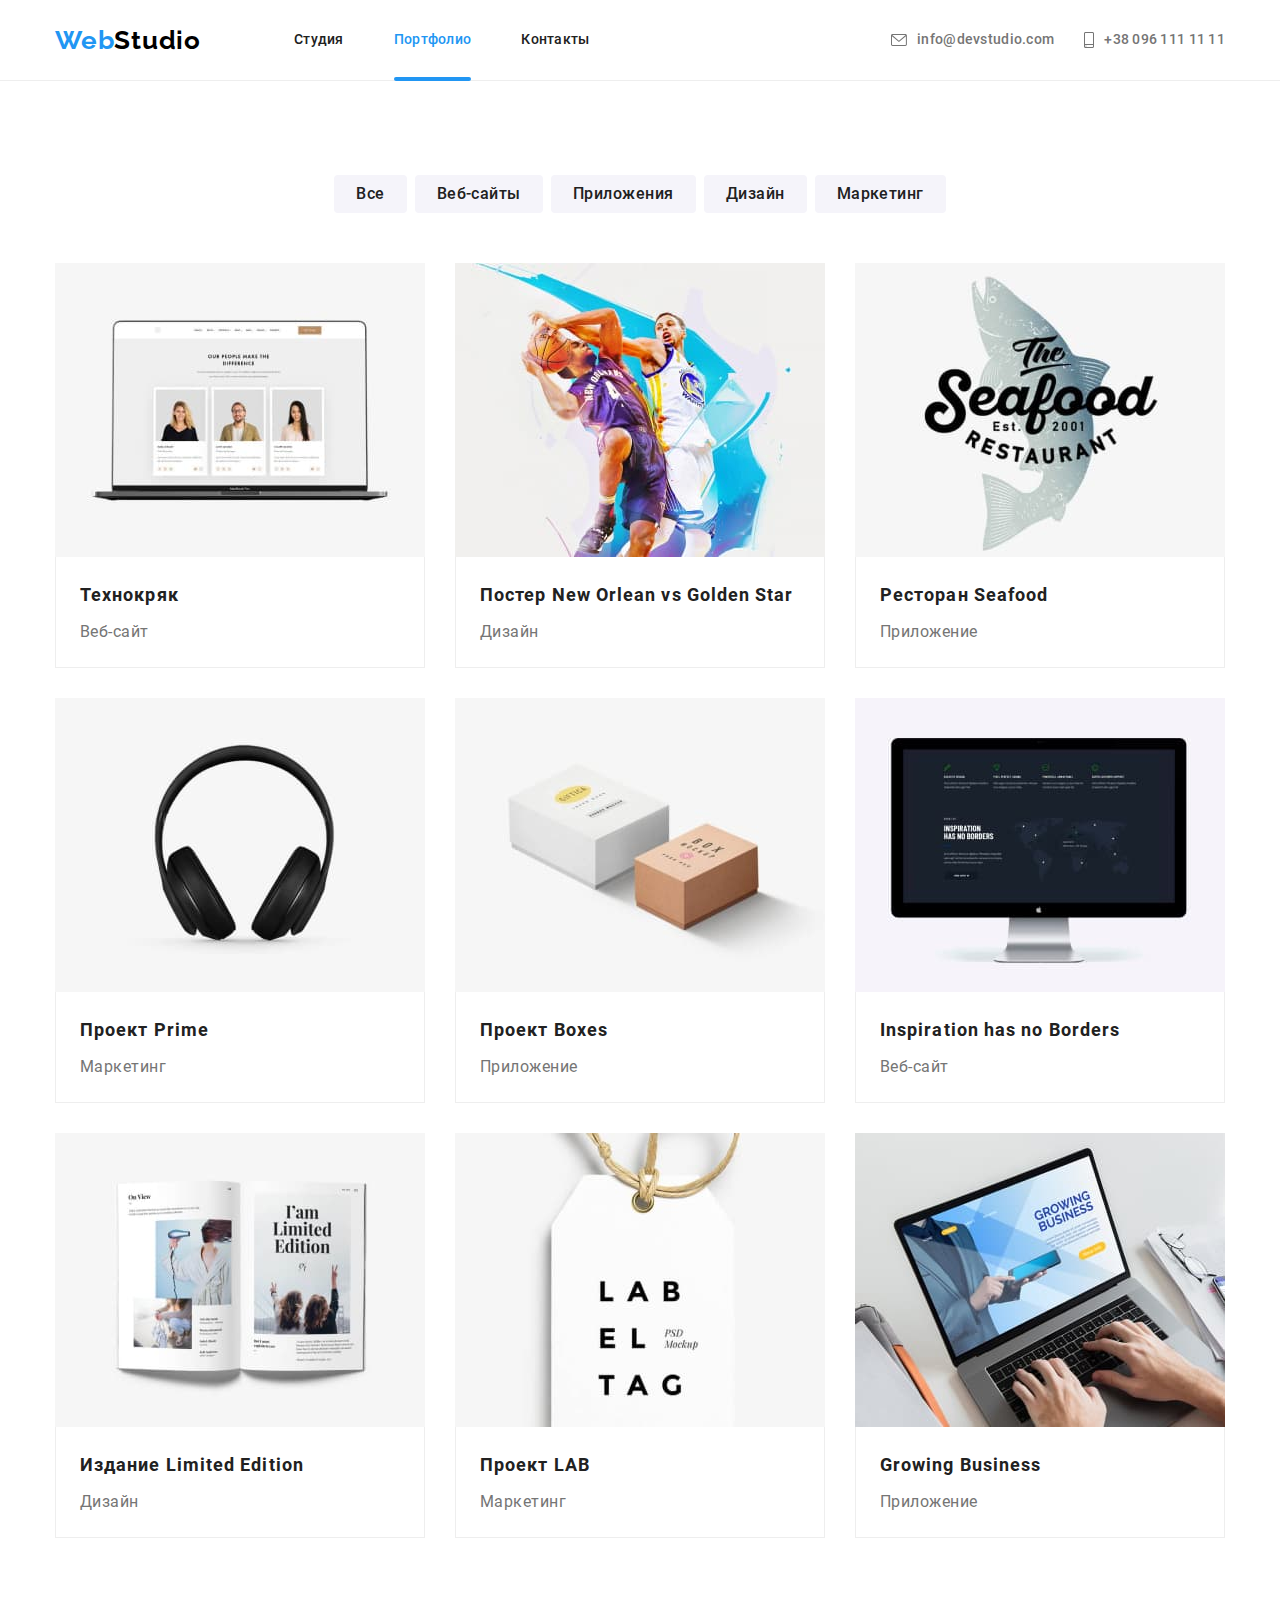
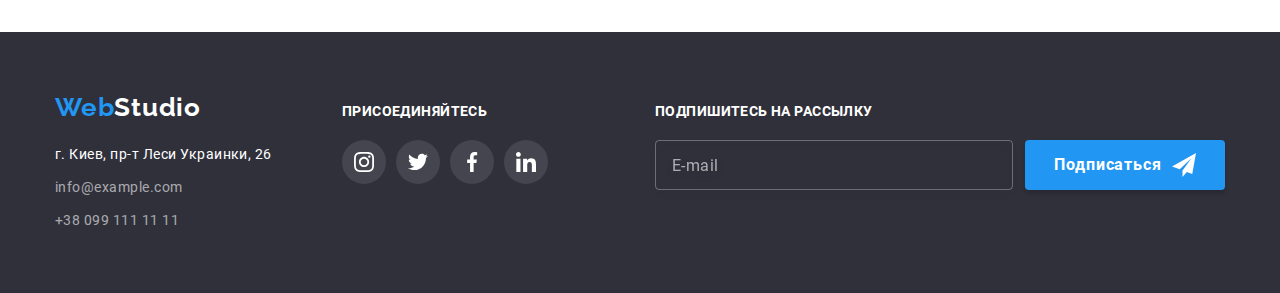
==== commit 957844f4: "portfolio fonts" ====
--- a/portfolio.html
+++ b/portfolio.html
@@ -7,10 +7,10 @@
     <title>WebStudio</title>
     <link rel="preconnect" href="https://fonts.googleapis.com" />
     <link rel="preconnect" href="https://fonts.gstatic.com" crossorigin />
-    <link
+    <!-- <link
       href="https://fonts.googleapis.com/css2?family=Raleway:wght@700&family=Roboto:wght@400;500;700;900&display=swap"
       rel="stylesheet"
-    />
+    /> -->
     <link
       rel="stylesheet"
       href="https://cdnjs.cloudflare.com/ajax/libs/modern-normalize/1.1.0/modern-normalize.min.css"
@@ -26,24 +26,24 @@
           <a href="./index.html" lang="en" class="logo link"
             ><span class="logo--color">Web</span>Studio</a
           >
-          <ul class="navigation__list list">
+          <ul class="navigation__list">
             <li class="navigation__item">
-              <a href="./index.html" class="navigation__link link">Студия</a>
+              <a href="./index.html" class="navigation__link">Студия</a>
             </li>
 
             <li class="navigation__item">
-              <a href="./portfolio.html" class="navigation__link link current">Портфолио</a>
+              <a href="./portfolio.html" class="navigation__link current">Портфолио</a>
             </li>
 
             <li class="navigation__item">
-              <a href="#contacts" class="navigation__link link">Контакты</a>
+              <a href="#contacts" class="navigation__link">Контакты</a>
             </li>
           </ul>
         </nav>
 
-        <ul class="contact list">
+        <ul class="contact">
           <li class="contact__item">
-            <a href="mailto:info@devstudio.com" class="contact__link link">
+            <a href="mailto:info@devstudio.com" class="contact__link">
               <svg class="contact__icon" width="16" height="12">
                 <use href="./images/icons.svg#icon-envelope"></use>
               </svg>
@@ -52,7 +52,7 @@
           </li>
 
           <li class="contact__item">
-            <a href="tel:+380961111111" class="contact__link link">
+            <a href="tel:+380961111111" class="contact__link">
               <svg class="contact__icon" width="10" height="16">
                 <use href="./images/icons.svg#icon-smartphone"></use>
               </svg>
@@ -67,8 +67,8 @@
     <main>
       <section class="portfolio section-content">
         <div class="container">
-          <h1 class="portfolio__title title visually-hidden">Портфолио</h1>
-          <ul class="filter portfolio__list list">
+          <h1 class="portfolio__title visually-hidden">Портфолио</h1>
+          <ul class="filter portfolio__list">
             <li class="filter__item">
               <button type="button" class="filter__button">Все</button>
             </li>
@@ -90,9 +90,9 @@
             </li>
           </ul>
 
-          <ul class="card list">
-            <li class="card__item">
-              <a href="" class="card__link link">
+          <ul class="card">
+            <li class="card__item">
+              <a href="" class="card__link">
                 <div class="card__thumb">
                   <img
                     src="./images/portfolio-img-1.jpg"
@@ -115,7 +115,7 @@
             </li>
 
             <li class="card__item">
-              <a href="" class="card__link link">
+              <a href="" class="card__link">
                 <div class="card__thumb">
                   <img
                     src="./images/portfolio-img-2.jpg"
@@ -137,7 +137,7 @@
             </li>
 
             <li class="card__item">
-              <a href="" class="card__link link">
+              <a href="" class="card__link">
                 <div class="card__thumb">
                   <img
                     src="./images/portfolio-img-3.jpg"
@@ -159,7 +159,7 @@
             </li>
 
             <li class="card__item">
-              <a href="" class="card__link link">
+              <a href="" class="card__link">
                 <div class="card__thumb">
                   <img
                     src="./images/portfolio-img-4.jpg"
@@ -181,7 +181,7 @@
             </li>
 
             <li class="card__item">
-              <a href="" class="card__link link">
+              <a href="" class="card__link">
                 <div class="card__thumb">
                   <img
                     src="./images/portfolio-img-5.jpg"
@@ -203,7 +203,7 @@
             </li>
 
             <li class="card__item">
-              <a href="" class="card__link link">
+              <a href="" class="card__link">
                 <div class="card__thumb">
                   <img
                     src="./images/portfolio-img-6.jpg"
@@ -225,7 +225,7 @@
             </li>
 
             <li class="card__item">
-              <a href="" class="card__link link">
+              <a href="" class="card__link">
                 <div class="card__thumb">
                   <img
                     src="./images/portfolio-img-7.jpg"
@@ -247,7 +247,7 @@
             </li>
 
             <li class="card__item">
-              <a href="" class="card__link link">
+              <a href="" class="card__link">
                 <div class="card__thumb">
                   <img
                     src="./images/portfolio-img-8.jpg"
@@ -269,7 +269,7 @@
             </li>
 
             <li class="card__item">
-              <a href="" class="card__link link">
+              <a href="" class="card__link">
                 <div class="card__thumb">
                   <img
                     src="./images/portfolio-img-9.jpg"
@@ -297,29 +297,29 @@
     <footer class="footer">
       <div class="container footer__container">
         <div class="address">
-          <a href="./index.html" lang="en" class="logo logo--footer-color link"
+          <a href="./index.html" lang="en" class="logo logo--footer-color"
             ><span class="logo--color">Web</span>Studio</a
           >
           <address id="contacts">
-            <ul class="address__list list">
+            <ul class="address__list">
               <li class="address__item">
                 <a
                   href="https://goo.gl/maps/QxVq4pbnoFbVWRpJ9"
                   target="_blank"
                   rel="noopener nofollow noreferrer"
-                  class="address__link address--white link"
+                  class="address__link address--white"
                   >г. Киев, пр-т Леси Украинки, 26</a
                 >
               </li>
 
               <li class="address__item">
-                <a href="mailto:info@example.com" class="address__link link address--color"
+                <a href="mailto:info@example.com" class="address__link address--color"
                   >info@example.com</a
                 >
               </li>
 
               <li class="address__item">
-                <a href="tel:+380991111111" class="address__link link address--color"
+                <a href="tel:+380991111111" class="address__link address--color"
                   >+38 099 111 11 11</a
                 >
               </li>
@@ -328,10 +328,10 @@
         </div>
         <!-- join -->
         <div class="join footer__join">
-          <p class="join__title title">Присоединяйтесь</p>
-          <ul class="socials list">
+          <p class="join__title">Присоединяйтесь</p>
+          <ul class="socials">
             <li class="socials__item">
-              <a href="" class="socials__link socials__link--rgba-color link">
+              <a href="" class="socials__link socials__link--rgba-color">
                 <svg class="socials__icon socials__icon--white-color" width="20" height="20">
                   <use href="./images/icons.svg#icon-instagram"></use>
                 </svg>
@@ -339,20 +339,20 @@
             </li>
 
             <li class="socials__item">
-              <a href="" class="socials__link socials__link--rgba-color link"
+              <a href="" class="socials__link socials__link--rgba-color"
                 ><svg class="socials__icon socials__icon--white-color" width="20" height="20">
                   <use href="./images/icons.svg#icon-twitter"></use></svg
               ></a>
             </li>
 
             <li class="socials__item">
-              <a href="" class="socials__link socials__link--rgba-color link"
+              <a href="" class="socials__link socials__link--rgba-color"
                 ><svg class="socials__icon socials__icon--white-color" width="20" height="20">
                   <use href="./images/icons.svg#icon-facebook"></use></svg
               ></a>
             </li>
             <li class="socials__item">
-              <a href="" class="socials__link socials__link--rgba-color link"
+              <a href="" class="socials__link socials__link--rgba-color"
                 ><svg class="socials__icon socials__icon--white-color" width="20" height="20">
                   <use href="./images/icons.svg#icon-linkedin"></use></svg
               ></a>
@@ -375,9 +375,9 @@
               <label for="subscribe-email" class="form__label visually-hidden"></label>
             </div>
 
-            <button type="submit" class="button form__button">
+            <button type="submit" class="form__button">
               Подписаться
-              <svg class="button__icon" width="24" height="24">
+              <svg class="form__icon" width="24" height="24">
                 <use href="./images/icons.svg#icon-send-white"></use>
               </svg>
             </button>
--- a/css/main.min.css
+++ b/css/main.min.css
@@ -1 +1 @@
-:root{--text-color: #757575;--title-color: #212121;--accent-color: #2196f3;--white-color: #ffffff;--black-color: #000000;--background-color: #2f303a;--button-hover-color: #188ce8;--button-portfolio-color: #f5f4fa;--rgba-color: rgba(255, 255, 255, 0.6);--tipical-margin: 30px;--tipical-padding: 94px;--border-color: 1px solid #eeeeee;--fill-icon: #afb1b8;--transition-active: 1250ms cubic-bezier(0.4, 0, 0.2, 1)}body{color:var(--text-color);font-family:Roboto,sans-serif;letter-spacing:.03em}img{display:block;min-width:100%;height:auto}h1,h2,h3,h4,h5,h6,p{margin:0}.list{margin:0;padding:0;list-style:none}.link{text-decoration:none}.title{color:var(--title-color);font-weight:700;font-size:36px;line-height:1.17;text-align:center;letter-spacing:.03em}.container{width:1200px;margin:0 auto;padding-left:15px;padding-right:15px}.section-content{padding-top:var(--tipical-padding);padding-bottom:var(--tipical-padding)}.visually-hidden{position:absolute;white-space:nowrap;width:1px;height:1px;overflow:hidden;border:0;padding:0;clip:rect(0 0 0 0);clip-path:inset(50%);margin:-1px}.logo{color:var(--black-color);font-family:Raleway,sans-serif;font-weight:700;font-size:26px;line-height:1.19;letter-spacing:.03em}.logo--color{color:var(--accent-color)}.logo--footer-color{color:var(--white-color)}.button{min-width:200px;height:50px;color:var(--white-color);background-color:var(--accent-color);font-family:inherit;font-weight:700;font-size:16px;line-height:1.88;letter-spacing:.06em;text-align:center;border-radius:4px;cursor:pointer;border:none;align-items:center;justify-content:center}.socials{display:flex;justify-content:center}.socials__item{width:44px;height:44px;margin-right:10px}.socials__item:last-child{margin-right:0}.socials__link{width:100%;height:100%;border-radius:50%;display:flex;align-items:center;justify-content:center;transition:background-color var(--transition-active)}.socials__link:hover,.socials__link:focus{background-color:var(--accent-color)}.header{background-color:var(--white-color);border-bottom:var(--border-color)}.header__container{display:flex;align-items:center}.navigation{display:flex;align-items:center}.navigation__list{display:flex;margin-left:93px}.navigation__link{position:relative;display:block;padding-top:32px;padding-bottom:32px;color:var(--title-color);font-weight:500;font-size:14px;line-height:1.14;letter-spacing:.02em;transition:color var(--transition-active)}.navigation__link:hover,.navigation__link:focus{color:var(--accent-color)}.navigation__item+.navigation__item{margin-left:50px}.current{color:var(--accent-color)}.current::after{content:"";position:absolute;width:100%;height:4px;background-color:var(--accent-color);border-radius:2px;bottom:-1px;left:0}.contact{margin-left:auto;display:flex;align-items:center}.contact__link{color:var(--text-color);font-weight:500;font-size:14px;line-height:1.14;letter-spacing:.02em;display:flex;align-items:center;transition:color var(--transition-active)}.contact__link:hover,.contact__link:focus{color:var(--accent-color)}.contact__item:last-child{margin-left:var(--tipical-margin)}.contact__icon{margin-right:10px;fill:currentColor}.section__hero{margin:0 auto}.hero{padding-top:200px;padding-bottom:200px;background-color:#c4c4c4;height:600px;max-width:1600px;background-image:linear-gradient(rgba(47, 48, 58, 0.4), rgba(47, 48, 58, 0.4)),url(../images/hero-img.jpg);background-repeat:no-repeat;background-position:center;background-size:cover;text-align:center}.hero__title{color:var(--white-color);font-weight:900;font-size:44px;line-height:1.36;text-align:center;letter-spacing:.06em;text-transform:uppercase}.hero__button{display:inline-block;margin-top:var(--tipical-margin);transition:color var(--transition-active),background-color var(--transition-active)}.hero__button:hover,.hero__button:focus{color:var(--white-color);background-color:var(--button-hover-color)}.studio{background-color:var(--white-color)}.studio__list{display:flex;margin-left:calc(-1*var(--tipical-margin))}.studio__item{flex-basis:calc(25% - var(--tipical-margin));margin-left:var(--tipical-margin)}.studio__thumb{display:flex;width:270px;height:120px;background-color:var(--button-portfolio-color);justify-content:center;align-items:center;border-radius:4px;margin-bottom:var(--tipical-margin)}.studio__subtitle{color:var(--title-color);font-weight:700;font-size:14px;line-height:1.14;text-transform:uppercase}.studio__text{margin-top:10px;color:var(--text-color);font-size:14px;line-height:1.71}.works{padding-top:0;background-color:var(--white-color)}.works__list{margin-top:50px;display:flex;margin-left:calc(-1*var(--tipical-margin))}.works__item{flex-basis:calc(33.3333333333% - var(--tipical-margin));margin-left:var(--tipical-margin)}.works__thumb{position:relative}.works__text{position:absolute;width:100%;height:70px;bottom:0;display:flex;justify-content:center;align-items:center;color:var(--white-color);background-color:rgba(47,48,58,.8);font-weight:700;font-size:14px;line-height:1.14;letter-spacing:.03em;text-transform:uppercase}.team{background-color:var(--button-portfolio-color)}.team__list{display:flex;margin-left:calc(-1*var(--tipical-margin));margin-top:50px}.team__item{flex-basis:calc(25% - var(--tipical-margin));margin-left:var(--tipical-margin);background-color:var(--white-color);border-radius:0px 0px 4px 4px;box-shadow:0px 1px 3px rgba(0,0,0,.12),0px 1px 1px rgba(0,0,0,.14),0px 2px 1px rgba(0,0,0,.2)}.team__content{padding:var(--tipical-margin)}.team__subtitle,.team__text{color:var(--text-color);font-size:16px;line-height:1.19;text-align:center}.team__subtitle{color:var(--title-color);font-weight:500}.team__text{margin-top:10px;margin-bottom:16px}.socials__link--white-color{background-color:var(--white-color)}.socials__icon--white-fill{fill:var(--fill-icon);transition:fill var(--transition-active)}.socials__link--white-color:hover .socials__icon--white-fill,.socials__link--white-color:focus .socials__icon--white-fill{fill:var(--white-color)}.clients{background-color:var(--white-color)}.clients__list{display:flex;justify-content:center;margin-top:50px}.clients__item{width:170px;height:92px;margin-left:var(--tipical-margin)}.clients__item:first-child{margin-left:0}.clients__link{display:flex;width:100%;height:100%;align-items:center;justify-content:center;border:1px solid var(--fill-icon);border-radius:4px;color:var(--fill-icon);fill:currentColor;transition:border-color var(--transition-active),fill var(--transition-active)}.clients__link:hover,.clients__link:focus{border-color:var(--accent-color);fill:var(--accent-color)}.footer{background-color:var(--background-color);padding-top:60px;padding-bottom:60px}.footer__container{display:flex;align-items:baseline}.footer__subscribe{margin-left:auto}.footer__join{margin-left:70px}.address__link{color:var(--white-color);font-size:14px;line-height:1.71;font-style:normal;transition:color var(--transition-active)}.address__link:hover,.address__link:focus{color:var(--accent-color)}.address__list{margin-top:20px}.address__item:not(:first-child){margin-top:9px}.address--color{color:var(--rgba-color)}.join__title{color:var(--white-color);font-size:14px;line-height:1.14;letter-spacing:.03em;text-transform:uppercase;text-align:left;margin-bottom:20px}.socials__link--rgba-color{background-color:rgba(255,255,255,.1)}.socials__icon--white-color{fill:var(--white-color)}.subscribe__title{color:var(--white-color);font-weight:700;font-size:14px;line-height:1.14;letter-spacing:.03em;text-transform:uppercase;margin-bottom:20px}.form{display:flex}.form__input{background-color:rgba(0,0,0,0);width:358px;margin-right:12px;height:50px;padding:15px 16px;font-weight:400;font-size:16px;line-height:1.25;letter-spacing:.03em;color:rgba(255,255,255,.6);border:1px solid rgba(255,255,255,.3);filter:drop-shadow(0px 4px 4px rgba(0, 0, 0, 0.15));border-radius:4px;outline:none;transition:border-color var(--transition-active)}.form__input:focus{border-color:var(--accent-color)}.form__input::placeholder{left:16px;top:50%;font-weight:400;font-size:16px;line-height:1.25;letter-spacing:.03em;color:rgba(255,255,255,.6)}.form__button{display:flex;box-shadow:0px 4px 4px rgba(0,0,0,.15);transition:background-color var(--transition-active),box-shadow var(--transition-active)}.form__button:hover,.form__button:focus{background-color:var(--button-hover-color);box-shadow:0px 4px 4px rgba(0,0,0,.15)}.button__icon{fill:var(--white-color);margin-left:10px}.backdrop{position:fixed;width:100%;min-height:100%;background-color:rgba(0,0,0,.2);top:0;transition:opacity var(--transition-active),visibility var(--transition-active)}.backdrop.is-hidden .modal{transform:translate(-50%, -50%) scale(0) rotate(180deg)}.modal{position:absolute;width:528px;min-height:581px;background-color:var(--white-color);box-shadow:0px 1px 3px rgba(0,0,0,.12),0px 1px 1px rgba(0,0,0,.14),0px 2px 1px rgba(0,0,0,.2);border-radius:4px;top:50%;left:50%;transform:translate(-50%, -50%) scale(1) rotate(0);transition:transform var(--transition-active);padding:40px}.close-button{position:absolute;width:30px;height:30px;border:1px solid rgba(0,0,0,.1);border-radius:50%;background-color:rgba(0,0,0,0);top:8px;right:8px;display:flex;justify-content:center;align-items:center;padding:0;transition:fill var(--transition-active)}.close-button:hover,.close-button:focus{fill:var(--accent-color)}.modal-title{color:var(--title-color);font-weight:700;font-size:20px;line-height:1.15;letter-spacing:.03em;text-align:center;margin-bottom:12px}.modal-field{margin-bottom:10px}.modal-lable{font-weight:400;font-size:12px;line-height:1.17;letter-spacing:.01em;margin-bottom:4px;display:block}.input-wrap{position:relative}.modal-icon{position:absolute;left:12px;top:50%;transform:translateY(-50%);transition:fill var(--transition-active)}.modal-input:focus+.modal-icon{fill:var(--accent-color)}.modal-input{width:100%;height:40px;border:1px solid rgba(33,33,33,.2);border-radius:4px;padding-left:42px;font-weight:400;font-size:14px;line-height:16px;letter-spacing:.01em;outline:none;transition:border-color var(--transition-active)}.modal-input:focus{border-color:var(--accent-color)}.modal-text{width:100%;height:120px;border:1px solid rgba(33,33,33,.2);border-radius:4px;resize:none;padding:12px 16px;font-weight:400;font-size:12px;line-height:1.17;letter-spacing:.01em;outline:none;transition:border-color var(--transition-active)}.modal-text:focus{border-color:var(--accent-color)}.modal-text:focus::placeholder{font-weight:400;font-size:12px;line-height:1.17;letter-spacing:.01em;color:rgba(117,117,117,.5)}.modal-comment{margin-bottom:20px}.modal-check{margin-bottom:var(--tipical-margin)}.check-text{font-weight:400;font-size:14px;line-height:1.71;letter-spacing:.03em;display:flex;justify-content:center;align-items:center}.modal-link{color:var(--accent-color);margin-left:4px}.check-text span{margin-right:8px;display:flex;justify-content:center;align-items:center}.check-icon{width:16px;height:15px;border:2px solid var(--title-color);border-radius:2px;fill:rgba(0,0,0,0);transition:border var(--transition-active),background-color var(--transition-active),fill var(--transition-active)}.check-input:checked+.check-text .check-icon{background-color:var(--accent-color);border:none;fill:var(--white-color)}.modal-button{display:flex;margin:0 auto;box-shadow:0px 4px 4px rgba(0,0,0,.15);transition:color var(--transition-active),background-color var(--transition-active),box-shadow var(--transition-active)}.modal-button:hover,.modal-button:focus{color:var(--white-color);background-color:var(--button-hover-color);box-shadow:0px 4px 4px rgba(0,0,0,.15)}.is-hidden{visibility:hidden;opacity:0;pointer-events:none}.no-scroll{overflow:hidden}.portfolio{background-color:var(--white-color)}.portfolio__list{margin-bottom:50px}.filter{display:flex;justify-content:center}.filter__item:not(:first-child){margin-left:8px}.filter__button{padding:6px 22px;color:var(--title-color);background-color:var(--button-portfolio-color);font-family:inherit;font-weight:500;font-size:16px;line-height:1.62;text-align:center;letter-spacing:.03em;cursor:pointer;border-radius:4px;border:rgba(0,0,0,0);display:block;transition:background-color var(--transition-active),color var(--transition-active),box-shadow var(--transition-active)}.filter__button:hover,.filter__button:focus{color:var(--white-color);background-color:var(--accent-color);box-shadow:0px 3px 1px rgba(0,0,0,.1),0px 1px 2px rgba(0,0,0,.08),0px 2px 2px rgba(0,0,0,.12)}.card{display:flex;flex-wrap:wrap;margin-left:calc(-1*var(--tipical-margin));margin-top:calc(-1*var(--tipical-margin))}.card__item{flex-basis:calc(33.3333333333% - var(--tipical-margin));margin-left:var(--tipical-margin);margin-top:var(--tipical-margin)}.card__link{display:block;transition:box-shadow var(--transition-active)}.card__link:hover,.card__link:focus{box-shadow:0px 1px 1px rgba(0,0,0,.12),0px 4px 4px rgba(0,0,0,.06),1px 4px 6px rgba(0,0,0,.16)}.card__thumb{position:relative;overflow:hidden}.card__top-text{position:absolute;top:0;color:var(--white-color);background-color:rgba(33,150,243,.9);width:100%;height:100%;font-weight:400;font-size:18px;line-height:1.56;letter-spacing:.03em;padding:24px;display:flex;justify-content:center;align-items:center;transform:translateY(101%);transition:transform var(--transition-active)}.card__link:hover .card__top-text,.card__link:focus .card__top-text{transform:translateY(0)}.card__content{padding:20px 24px;border-bottom:var(--border-color);border-left:var(--border-color);border-right:var(--border-color)}.card__title{color:var(--title-color);font-weight:700;font-size:18px;line-height:2;letter-spacing:.06em}.card__text{margin-top:4px;color:var(--text-color);font-size:16px;line-height:1.88}/*# sourceMappingURL=main.min.css.map */+@font-face{font-family:"Raleway";font-style:normal;font-weight:700;src:url("../fonts/raleway-v27-latin-700.eot");src:local(""),url("../fonts/raleway-v27-latin-700.eot?#iefix") format("embedded-opentype"),url("../fonts/raleway-v27-latin-700.woff2") format("woff2"),url("../fonts/raleway-v27-latin-700.woff") format("woff"),url("../fonts/raleway-v27-latin-700.ttf") format("truetype"),url("../fonts/raleway-v27-latin-700.svg#Raleway") format("svg")}@font-face{font-family:"Roboto";font-style:normal;font-weight:400;src:url("../fonts/roboto-v30-latin_cyrillic-regular.eot");src:local(""),url("../fonts/roboto-v30-latin_cyrillic-regular.eot?#iefix") format("embedded-opentype"),url("../fonts/roboto-v30-latin_cyrillic-regular.woff2") format("woff2"),url("../fonts/roboto-v30-latin_cyrillic-regular.woff") format("woff"),url("../fonts/roboto-v30-latin_cyrillic-regular.ttf") format("truetype"),url("../fonts/roboto-v30-latin_cyrillic-regular.svg#Roboto") format("svg")}@font-face{font-family:"Roboto";font-style:normal;font-weight:500;src:url("../fonts/roboto-v30-latin_cyrillic-500.eot");src:local(""),url("../fonts/roboto-v30-latin_cyrillic-500.eot?#iefix") format("embedded-opentype"),url("../fonts/roboto-v30-latin_cyrillic-500.woff2") format("woff2"),url("../fonts/roboto-v30-latin_cyrillic-500.woff") format("woff"),url("../fonts/roboto-v30-latin_cyrillic-500.ttf") format("truetype"),url("../fonts/roboto-v30-latin_cyrillic-500.svg#Roboto") format("svg")}@font-face{font-family:"Roboto";font-style:normal;font-weight:700;src:url("../fonts/roboto-v30-latin_cyrillic-700.eot");src:local(""),url("../fonts/roboto-v30-latin_cyrillic-700.eot?#iefix") format("embedded-opentype"),url("../fonts/roboto-v30-latin_cyrillic-700.woff2") format("woff2"),url("../fonts/roboto-v30-latin_cyrillic-700.woff") format("woff"),url("../fonts/roboto-v30-latin_cyrillic-700.ttf") format("truetype"),url("../fonts/roboto-v30-latin_cyrillic-700.svg#Roboto") format("svg")}@font-face{font-family:"Roboto";font-style:normal;font-weight:900;src:url("../fonts/roboto-v30-latin_cyrillic-900.eot");src:local(""),url("../fonts/roboto-v30-latin_cyrillic-900.eot?#iefix") format("embedded-opentype"),url("../fonts/roboto-v30-latin_cyrillic-900.woff2") format("woff2"),url("../fonts/roboto-v30-latin_cyrillic-900.woff") format("woff"),url("../fonts/roboto-v30-latin_cyrillic-900.ttf") format("truetype"),url("../fonts/roboto-v30-latin_cyrillic-900.svg#Roboto") format("svg")}.container{width:1200px;margin:0 auto;padding-left:15px;padding-right:15px}.section-content{padding-top:94px;padding-bottom:94px}body{color:#757575;font-family:"Roboto";letter-spacing:.03em}img{display:block;min-width:100%;height:auto}h1,h2,h3,h4,h5,h6,p{margin:0}.visually-hidden{position:absolute;white-space:nowrap;width:1px;height:1px;overflow:hidden;border:0;padding:0;clip:rect(0 0 0 0);clip-path:inset(50%);margin:-1px}.modal__button,.form__button,.hero__button{min-width:200px;height:50px;color:#fff;background-color:#2196f3;font-family:inherit;font-weight:700;font-size:16px;line-height:1.88;letter-spacing:.06em;text-align:center;border-radius:4px;cursor:pointer;border:none}.card,.portfolio__list,.address__list,.clients__list,.team__list,.works__list,.studio__list,.contact,.navigation__list,.socials{margin:0;padding:0;list-style:none}.card__link,.address__link,.clients__link,.contact__link,.navigation__link,.socials__link,.logo{text-decoration:none}.portfolio__title,.clients__title,.team__title,.works__title,.studio__title{color:#212121;font-weight:700;font-size:36px;line-height:1.17;text-align:center;letter-spacing:.03em}.logo{color:#000;font-family:"Raleway";font-weight:700;font-size:26px;line-height:1.19;letter-spacing:.03em}.logo--color{color:#2196f3}.logo--footer-color{color:#fff}.socials{display:flex;align-items:center;justify-content:center}.socials__item{width:44px;height:44px;margin-right:10px}.socials__item:last-child{margin-right:0}.socials__link{width:100%;height:100%;border-radius:50%;display:flex;align-items:center;justify-content:center;transition:background-color 250ms cubic-bezier(0.4, 0, 0.2, 1)}.socials__link:hover,.socials__link:focus{background-color:#2196f3}.header{background-color:#fff;border-bottom:1px solid #eee}.header__container{display:flex;align-items:center;justify-content:center}.navigation{display:flex;align-items:center;justify-content:center}.navigation__list{display:flex;align-items:none;justify-content:none;margin-left:93px}.navigation__link{position:relative;display:block;align-items:none;justify-content:none;padding-top:32px;padding-bottom:32px;color:#212121;font-weight:500;font-size:14px;line-height:1.14;letter-spacing:.02em;transition:color 250ms cubic-bezier(0.4, 0, 0.2, 1)}.navigation__link:hover,.navigation__link:focus{color:#2196f3}.navigation__item+.navigation__item{margin-left:50px}.current{color:#2196f3}.current::after{content:"";position:absolute;width:100%;height:4px;background-color:#2196f3;border-radius:2px;bottom:-1px;left:0}.contact{display:flex;align-items:center;justify-content:center;margin-left:auto}.contact__link{color:#757575;font-weight:500;font-size:14px;line-height:1.14;letter-spacing:.02em;display:flex;align-items:center;justify-content:center;transition:color 250ms cubic-bezier(0.4, 0, 0.2, 1)}.contact__link:hover,.contact__link:focus{color:#2196f3}.contact__item:last-child{margin-left:30px}.contact__icon{margin-right:10px;fill:currentColor}.section__hero{margin:0 auto}.hero{padding-top:200px;padding-bottom:200px;background-color:#c4c4c4;height:600px;max-width:1600px;background-image:linear-gradient(rgba(47, 48, 58, 0.4), rgba(47, 48, 58, 0.4)),url(../images/hero-img.jpg);background-repeat:no-repeat;background-position:center;background-size:cover;text-align:center}.hero__title{color:#fff;font-weight:900;font-size:44px;line-height:1.36;text-align:center;letter-spacing:.06em;text-transform:uppercase}.hero__button{display:inline-block;align-items:center;justify-content:center;margin-top:30px;transition:color 250ms cubic-bezier(0.4, 0, 0.2, 1),background-color 250ms cubic-bezier(0.4, 0, 0.2, 1)}.hero__button:hover,.hero__button:focus{color:#fff;background-color:#188ce8}.studio{background-color:#fff}.studio__list{display:flex;align-items:none;justify-content:none;margin-left:-30px}.studio__item{flex-basis:calc(25% - 30px);margin-left:30px}.studio__thumb{display:flex;align-items:center;justify-content:center;width:270px;height:120px;background-color:#f5f4fa;border-radius:4px;margin-bottom:30px}.studio__subtitle{color:#212121;font-weight:700;font-size:14px;line-height:1.14;text-transform:uppercase}.studio__text{margin-top:10px;color:#757575;font-size:14px;line-height:1.71}.works{padding-top:0;background-color:#fff}.works__list{margin-top:50px;display:flex;align-items:none;justify-content:none;margin-left:-30px}.works__item{flex-basis:calc(33.3333333333% - 30px);margin-left:30px}.works__thumb{position:relative}.works__text{position:absolute;width:100%;height:70px;bottom:0;display:flex;align-items:center;justify-content:center;color:#fff;background-color:rgba(47,48,58,.8);font-weight:700;font-size:14px;line-height:1.14;letter-spacing:.03em;text-transform:uppercase}.team{background-color:#f5f4fa}.team__list{display:flex;align-items:none;justify-content:none;margin-left:-30px;margin-top:50px}.team__item{flex-basis:calc(25% - 30px);margin-left:30px;background-color:#fff;border-radius:0px 0px 4px 4px;box-shadow:0px 1px 3px rgba(0,0,0,.12),0px 1px 1px rgba(0,0,0,.14),0px 2px 1px rgba(0,0,0,.2)}.team__content{padding:30px}.team__subtitle,.team__text{color:#757575;font-size:16px;line-height:1.19;text-align:center}.team__subtitle{color:#212121;font-weight:500}.team__text{margin-top:10px;margin-bottom:16px}.socials__link--white-color{background-color:#fff}.socials__icon--white-fill{fill:#afb1b8;transition:fill 250ms cubic-bezier(0.4, 0, 0.2, 1)}.socials__link--white-color:hover .socials__icon--white-fill,.socials__link--white-color:focus .socials__icon--white-fill{fill:#fff}.clients{background-color:#fff}.clients__list{display:flex;align-items:center;justify-content:center;margin-top:50px}.clients__item{width:170px;height:92px;margin-left:30px}.clients__item:first-child{margin-left:0}.clients__link{display:flex;align-items:center;justify-content:center;width:100%;height:100%;border:1px solid #afb1b8;border-radius:4px;color:#afb1b8;fill:currentColor;transition:border-color 250ms cubic-bezier(0.4, 0, 0.2, 1),fill 250ms cubic-bezier(0.4, 0, 0.2, 1)}.clients__link:hover,.clients__link:focus{border-color:#2196f3;fill:#2196f3}.footer{background-color:#2f303a;padding-top:60px;padding-bottom:60px}.footer__container{display:flex;align-items:baseline;justify-content:none}.footer__subscribe{margin-left:auto}.footer__join{margin-left:70px}.address__link{color:#fff;font-size:14px;line-height:1.71;font-style:normal;transition:color 250ms cubic-bezier(0.4, 0, 0.2, 1)}.address__link:hover,.address__link:focus{color:#2196f3}.address__list{margin-top:20px}.address__item:not(:first-child){margin-top:9px}.address--color{color:rgba(255,255,255,.6)}.join__title{color:#fff;font-weight:700;font-size:14px;line-height:1.14;letter-spacing:.03em;text-transform:uppercase;text-align:left;margin-bottom:20px}.socials__link--rgba-color{background-color:rgba(255,255,255,.1)}.socials__icon--white-color{fill:#fff}.subscribe__title{color:#fff;font-weight:700;font-size:14px;line-height:1.14;letter-spacing:.03em;text-transform:uppercase;margin-bottom:20px}.form{display:flex;align-items:none;justify-content:none}.form__input{background-color:rgba(0,0,0,0);width:358px;margin-right:12px;height:50px;padding:15px 16px;font-weight:400;font-size:16px;line-height:1.25;letter-spacing:.03em;color:rgba(255,255,255,.6);border:1px solid rgba(255,255,255,.3);filter:drop-shadow(0px 4px 4px rgba(0, 0, 0, 0.15));border-radius:4px;outline:none;transition:border-color 250ms cubic-bezier(0.4, 0, 0.2, 1)}.form__input:focus{border-color:#2196f3}.form__input::placeholder{left:16px;top:50%;font-weight:400;font-size:16px;line-height:1.25;letter-spacing:.03em;color:rgba(255,255,255,.6)}.form__button{display:flex;align-items:center;justify-content:center;box-shadow:0px 4px 4px rgba(0,0,0,.15);transition:background-color 250ms cubic-bezier(0.4, 0, 0.2, 1),box-shadow 250ms cubic-bezier(0.4, 0, 0.2, 1)}.form__button:hover,.form__button:focus{background-color:#188ce8;box-shadow:0px 4px 4px rgba(0,0,0,.15)}.form__icon{fill:#fff;margin-left:10px}.backdrop{position:fixed;width:100%;min-height:100%;background-color:rgba(0,0,0,.2);top:0;transition:opacity 250ms cubic-bezier(0.4, 0, 0.2, 1),visibility 250ms cubic-bezier(0.4, 0, 0.2, 1)}.button__close{position:absolute;width:30px;height:30px;border:1px solid rgba(0,0,0,.1);border-radius:50%;background-color:rgba(0,0,0,0);top:8px;right:8px;display:flex;align-items:center;justify-content:center;padding:0;transition:fill 250ms cubic-bezier(0.4, 0, 0.2, 1)}.button__close:hover,.button__close:focus{fill:#2196f3}.modal{position:absolute;width:528px;min-height:581px;background-color:#fff;box-shadow:0px 1px 3px rgba(0,0,0,.12),0px 1px 1px rgba(0,0,0,.14),0px 2px 1px rgba(0,0,0,.2);border-radius:4px;top:50%;left:50%;transform:translate(-50%, -50%) scale(1) rotate(0);transition:transform 250ms cubic-bezier(0.4, 0, 0.2, 1);padding:40px}.backdrop.is-hidden .modal{transform:translate(-50%, -50%) scale(0) rotate(180deg)}.modal__title{color:#212121;font-weight:700;font-size:20px;line-height:1.15;letter-spacing:.03em;text-align:center;margin-bottom:12px}.modal__field{margin-bottom:10px}.modal__lable{font-weight:400;font-size:12px;line-height:1.17;letter-spacing:.01em;margin-bottom:4px;display:block;align-items:none;justify-content:none}.modal__wrap{position:relative}.modal__icon{position:absolute;left:12px;top:50%;transform:translateY(-50%);transition:fill 250ms cubic-bezier(0.4, 0, 0.2, 1)}.modal__input:focus+.modal__icon{fill:#2196f3}.modal__input{width:100%;height:40px;border:1px solid rgba(33,33,33,.2);border-radius:4px;padding-left:42px;font-weight:400;font-size:14px;line-height:16px;letter-spacing:.01em;outline:none;transition:border-color 250ms cubic-bezier(0.4, 0, 0.2, 1)}.modal__input:focus{border-color:#2196f3}.modal__comment{margin-bottom:20px}.modal__check{margin-bottom:30px}.modal__link{color:#2196f3;margin-left:4px}.modal__text{width:100%;height:120px;border:1px solid rgba(33,33,33,.2);border-radius:4px;resize:none;padding:12px 16px;font-weight:400;font-size:12px;line-height:1.17;letter-spacing:.01em;outline:none;transition:border-color 250ms cubic-bezier(0.4, 0, 0.2, 1)}.modal__text:focus{border-color:#2196f3}.modal__text:focus::placeholder{font-weight:400;font-size:12px;line-height:1.17;letter-spacing:.01em;color:rgba(117,117,117,.5)}.check__text{font-weight:400;font-size:14px;line-height:1.71;letter-spacing:.03em;display:flex;align-items:center;justify-content:center}.check__text span{margin-right:8px;display:flex;align-items:center;justify-content:center}.check__icon{width:16px;height:15px;border:2px solid #212121;border-radius:2px;fill:rgba(0,0,0,0);transition:border 250ms cubic-bezier(0.4, 0, 0.2, 1),background-color 250ms cubic-bezier(0.4, 0, 0.2, 1),fill 250ms cubic-bezier(0.4, 0, 0.2, 1)}.check__input:checked+.check__text .check__icon{background-color:#2196f3;border:none;fill:#fff}.modal__button{display:flex;align-items:center;justify-content:center;margin:0 auto;box-shadow:0px 4px 4px rgba(0,0,0,.15);transition:color 250ms cubic-bezier(0.4, 0, 0.2, 1),background-color 250ms cubic-bezier(0.4, 0, 0.2, 1),box-shadow 250ms cubic-bezier(0.4, 0, 0.2, 1)}.modal__button:hover,.modal__button:focus{color:#fff;background-color:#188ce8;box-shadow:0px 4px 4px rgba(0,0,0,.15)}.is-hidden{visibility:hidden;opacity:0;pointer-events:none}.no-scroll{overflow:hidden}.portfolio{background-color:#fff}.portfolio__list{margin-bottom:50px}.filter{display:flex;align-items:center;justify-content:center}.filter__item:not(:first-child){margin-left:8px}.filter__button{padding:6px 22px;color:#212121;background-color:#f5f4fa;font-family:inherit;font-weight:500;font-size:16px;line-height:1.62;text-align:center;letter-spacing:.03em;cursor:pointer;border-radius:4px;border:rgba(0,0,0,0);display:block;align-items:none;justify-content:none;transition:background-color 250ms cubic-bezier(0.4, 0, 0.2, 1),color 250ms cubic-bezier(0.4, 0, 0.2, 1),box-shadow 250ms cubic-bezier(0.4, 0, 0.2, 1)}.filter__button:hover,.filter__button:focus{color:#fff;background-color:#2196f3;box-shadow:0px 3px 1px rgba(0,0,0,.1),0px 1px 2px rgba(0,0,0,.08),0px 2px 2px rgba(0,0,0,.12)}.card{display:flex;align-items:none;justify-content:none;flex-wrap:wrap;margin-left:-30px;margin-top:-30px}.card__item{flex-basis:calc(33.3333333333% - 30px);margin-left:30px;margin-top:30px}.card__link{display:block;align-items:none;justify-content:none;transition:box-shadow 250ms cubic-bezier(0.4, 0, 0.2, 1)}.card__link:hover,.card__link:focus{box-shadow:0px 1px 1px rgba(0,0,0,.12),0px 4px 4px rgba(0,0,0,.06),1px 4px 6px rgba(0,0,0,.16)}.card__thumb{position:relative;overflow:hidden}.card__top-text{position:absolute;top:0;color:#fff;background-color:rgba(33,150,243,.9);width:100%;height:100%;font-weight:400;font-size:18px;line-height:1.56;letter-spacing:.03em;padding:24px;display:flex;align-items:center;justify-content:center;transform:translateY(101%);transition:transform 250ms cubic-bezier(0.4, 0, 0.2, 1)}.card__link:hover .card__top-text,.card__link:focus .card__top-text{transform:translateY(0)}.card__content{padding:20px 24px;border-bottom:1px solid #eee;border-left:1px solid #eee;border-right:1px solid #eee}.card__title{color:#212121;font-weight:700;font-size:18px;line-height:2;letter-spacing:.06em}.card__text{margin-top:4px;color:#757575;font-size:16px;line-height:1.88}/*# sourceMappingURL=main.min.css.map */